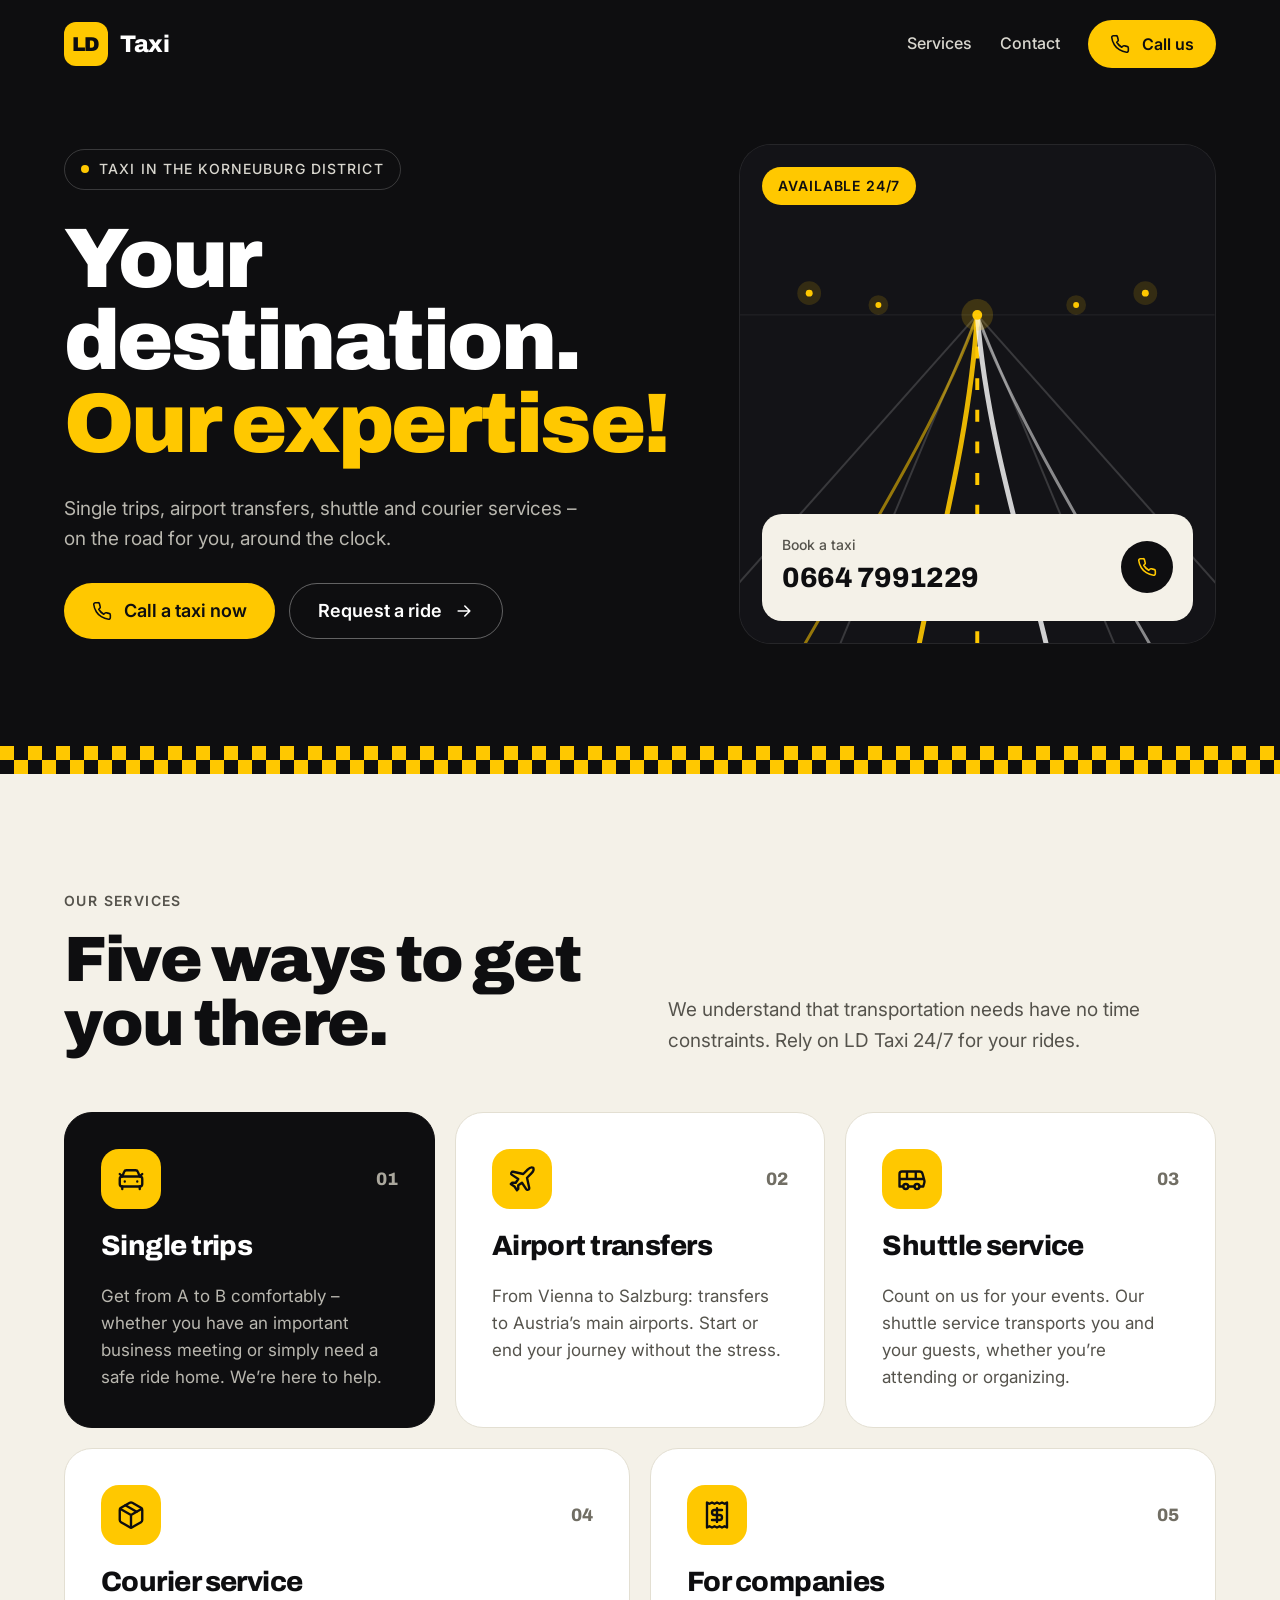
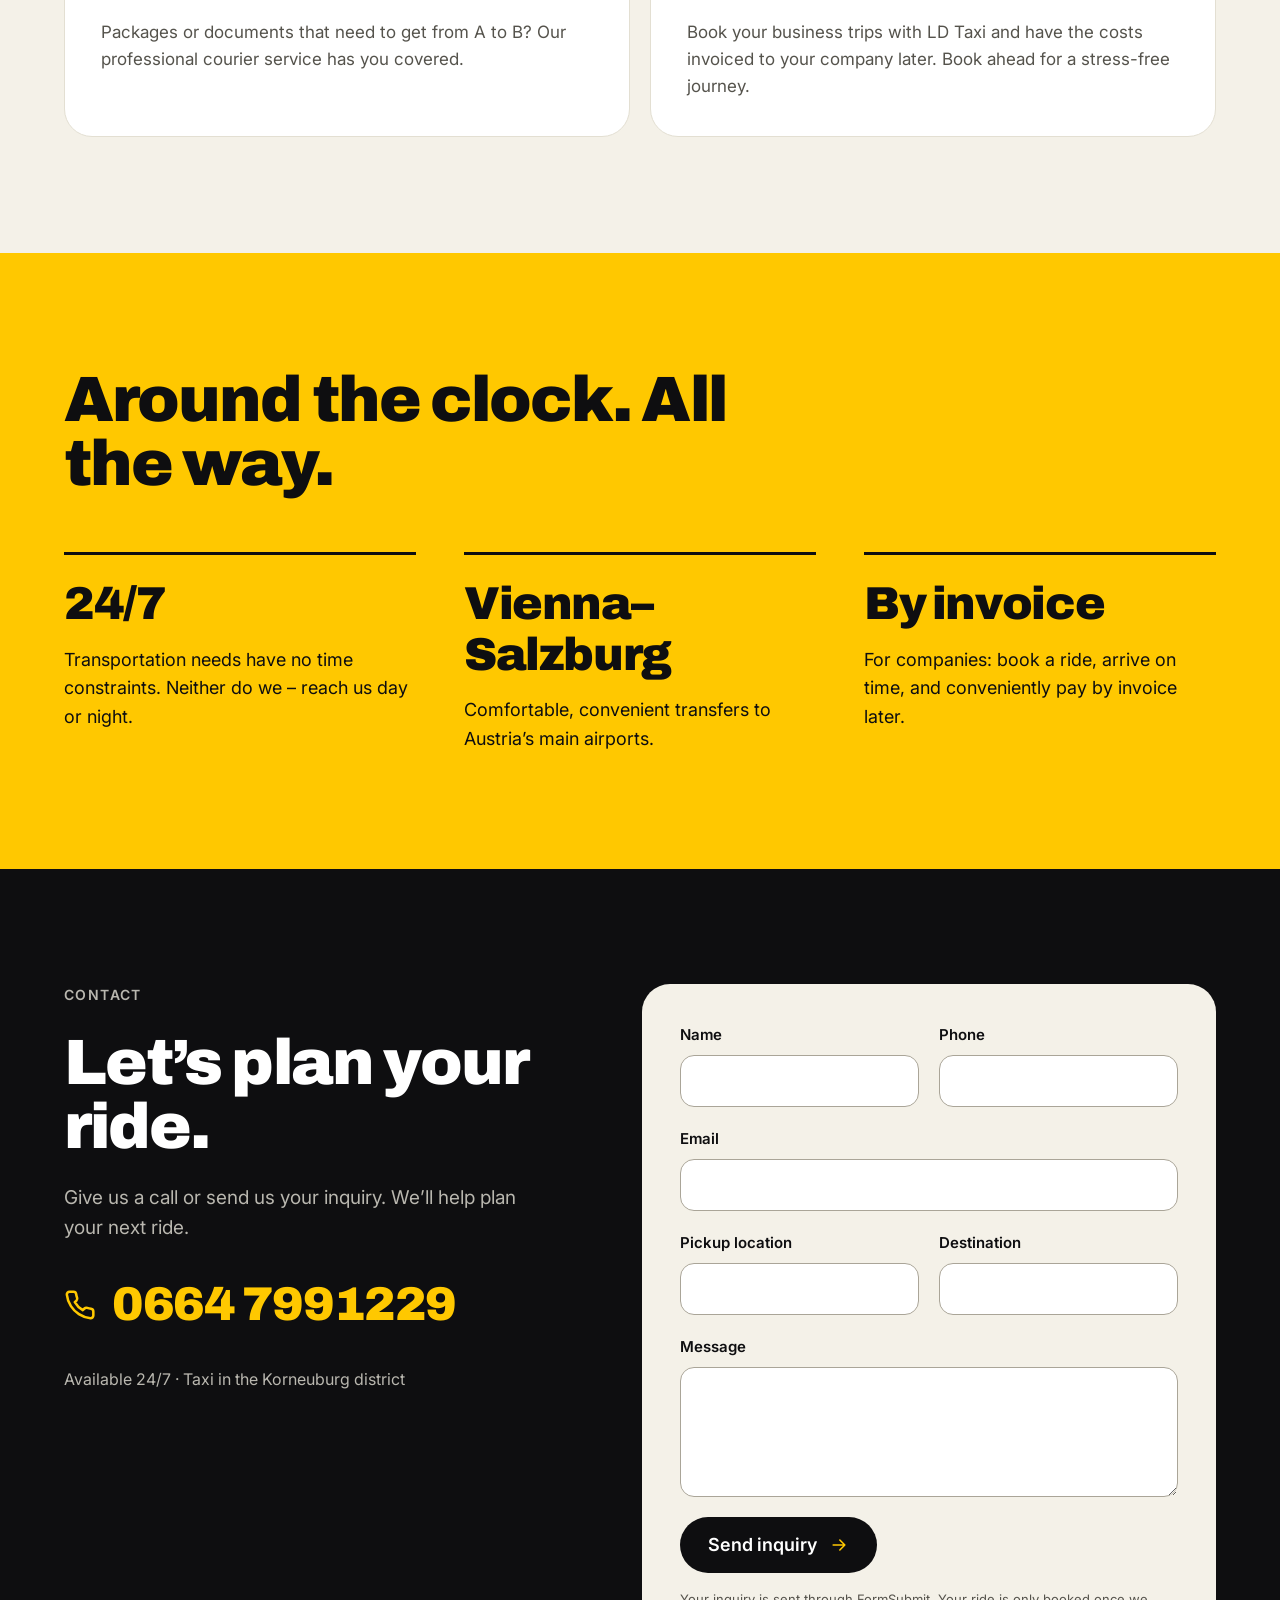
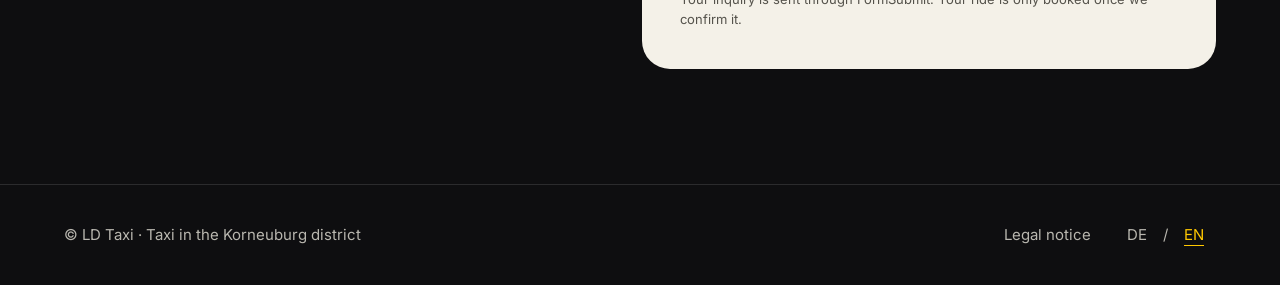
==== index.html @ d335d5e2 "feat: redesign site with automatic localization" ====
<!doctype html>
<html lang="de">
<head>
<meta charset="utf-8">
<meta name="viewport" content="width=device-width, initial-scale=1">
<meta name="theme-color" content="#0E0E10">
<meta name="description" content="LD Taxi im Bezirk Korneuburg: Einzelfahrten, Flughafentransfer, Shuttle- und Botendienst. Rund um die Uhr erreichbar unter 0664 7991229.">
<title>LD Taxi · Taxi im Bezirk Korneuburg · 24/7</title>
<link rel="icon" href="assets/img/LDTaxi_logo_klein.png">
<link rel="preconnect" href="https://fonts.googleapis.com">
<link rel="preconnect" href="https://fonts.gstatic.com" crossorigin>
<link href="https://fonts.googleapis.com/css2?family=Archivo:wght@600;800;900&amp;family=Inter:wght@400;500;600&amp;display=swap" rel="stylesheet">
<link rel="stylesheet" href="css/redesign.css?v=20261030-2">
<script src="js/translate.js?v=20261030-2" defer></script>
</head>
<body id="top">
<a data-i18n="skip" class="skip-link" href="#main">Zum Inhalt</a>
<header class="site-header container">
<a class="brand" href="#top" aria-label="LD Taxi – Startseite" data-i18n-aria="homeLabel"><span class="brand-badge">LD</span><span>Taxi</span></a>
<div class="header-actions"><nav aria-label="Hauptnavigation" data-i18n-aria="navLabel"><a data-i18n="navServices" href="#leistungen">Leistungen</a><a data-i18n="contact" href="#kontakt">Kontakt</a></nav><a class="button primary header-call" href="tel:+436647991229"><svg width="20" height="20" viewBox="0 0 24 24" fill="none" stroke="#0E0E10" stroke-width="2.2" stroke-linecap="round" stroke-linejoin="round" aria-hidden="true"><path d="M22 16.92v3a2 2 0 0 1-2.18 2 19.79 19.79 0 0 1-8.63-3.07 19.5 19.5 0 0 1-6-6 19.79 19.79 0 0 1-3.07-8.67A2 2 0 0 1 4.11 2h3a2 2 0 0 1 2 1.72 12.84 12.84 0 0 0 .7 2.81 2 2 0 0 1-.45 2.11L8.09 9.91a16 16 0 0 0 6 6l1.27-1.27a2 2 0 0 1 2.11-.45 12.84 12.84 0 0 0 2.81.7A2 2 0 0 1 22 16.92z"></path></svg><span data-i18n="call" >Anrufen</span></a></div>
</header>
<main id="main">
<section class="hero section"><div class="container hero-grid">
<div class="hero-copy"><p class="region"><span class="status-dot" aria-hidden="true"></span><span data-i18n="region" >Taxi im Bezirk Korneuburg</span></p><h1><span data-i18n="heroFirst" >Sie kennen das Ziel.</span><br><span data-i18n="heroSecond" class="accent">Wir kennen den Weg!</span></h1><p data-i18n="heroText" class="hero-description">Einzelfahrten, Flughafentransfer, Shuttle- und Botendienst – rund um die Uhr für Sie unterwegs.</p><div class="hero-actions"><a class="button primary" href="tel:+436647991229"><svg width="20" height="20" viewBox="0 0 24 24" fill="none" stroke="#0E0E10" stroke-width="2.2" stroke-linecap="round" stroke-linejoin="round" aria-hidden="true"><path d="M22 16.92v3a2 2 0 0 1-2.18 2 19.79 19.79 0 0 1-8.63-3.07 19.5 19.5 0 0 1-6-6 19.79 19.79 0 0 1-3.07-8.67A2 2 0 0 1 4.11 2h3a2 2 0 0 1 2 1.72 12.84 12.84 0 0 0 .7 2.81 2 2 0 0 1-.45 2.11L8.09 9.91a16 16 0 0 0 6 6l1.27-1.27a2 2 0 0 1 2.11-.45 12.84 12.84 0 0 0 2.81.7A2 2 0 0 1 22 16.92z"></path></svg><span data-i18n="callNow" >Jetzt Taxi rufen</span></a><a class="button outline" href="#kontakt"><span data-i18n="request" >Fahrt anfragen</span><svg viewBox="0 0 24 24" aria-hidden="true"><path d="M5 12h14M13 6l6 6-6 6"/></svg></a></div></div>
<div class="road-panel"><svg viewBox="0 0 480 560" preserveAspectRatio="xMidYMid slice" class="road-art" aria-hidden="true">
<rect width="480" height="560" fill="#131317"></rect>
<g stroke="#FFFFFF" stroke-opacity="0.16" stroke-width="2" fill="none">
<path d="M240 200 L-80 560"></path>
<path d="M240 200 L90 560"></path>
<path d="M240 200 L390 560"></path>
<path d="M240 200 L560 560"></path>
</g>
<path d="M240 200 L240 560" stroke="#FFC800" stroke-width="4" stroke-dasharray="12 20" fill="none"></path>
<g fill="none" stroke-linecap="round">
<path d="M240 200 C 205 300, 130 420, 50 560" stroke="#FFC800" stroke-opacity="0.55" stroke-width="3"></path>
<path d="M240 200 C 232 330, 196 450, 176 560" stroke="#FFC800" stroke-opacity="0.9" stroke-width="5"></path>
<path d="M240 200 C 276 300, 350 420, 430 560" stroke="#FFFFFF" stroke-opacity="0.5" stroke-width="3"></path>
<path d="M240 200 C 250 330, 292 450, 316 560" stroke="#FFFFFF" stroke-opacity="0.8" stroke-width="5"></path>
</g>
<g fill="#FFC800">
<circle cx="70" cy="178" r="12" fill-opacity="0.14"></circle><circle cx="70" cy="178" r="3.5"></circle>
<circle cx="140" cy="190" r="10" fill-opacity="0.14"></circle><circle cx="140" cy="190" r="3"></circle>
<circle cx="340" cy="190" r="10" fill-opacity="0.14"></circle><circle cx="340" cy="190" r="3"></circle>
<circle cx="410" cy="178" r="12" fill-opacity="0.14"></circle><circle cx="410" cy="178" r="3.5"></circle>
<circle cx="240" cy="200" r="16" fill-opacity="0.18"></circle><circle cx="240" cy="200" r="5"></circle>
</g>
<path d="M0 200 L480 200" stroke="#FFFFFF" stroke-opacity="0.08" stroke-width="1"></path>
</svg><p class="availability"><span data-i18n="available" >24/7 erreichbar</span></p><div class="booking-card"><div><span data-i18n="order" class="booking-label">Taxi bestellen</span><a class="booking-number" href="tel:+436647991229">0664 7991229</a></div><a class="round-call" href="tel:+436647991229" aria-label="Anrufen" data-i18n-aria="call"><svg width="20" height="20" viewBox="0 0 24 24" fill="none" stroke="#0E0E10" stroke-width="2.2" stroke-linecap="round" stroke-linejoin="round" aria-hidden="true"><path d="M22 16.92v3a2 2 0 0 1-2.18 2 19.79 19.79 0 0 1-8.63-3.07 19.5 19.5 0 0 1-6-6 19.79 19.79 0 0 1-3.07-8.67A2 2 0 0 1 4.11 2h3a2 2 0 0 1 2 1.72 12.84 12.84 0 0 0 .7 2.81 2 2 0 0 1-.45 2.11L8.09 9.91a16 16 0 0 0 6 6l1.27-1.27a2 2 0 0 1 2.11-.45 12.84 12.84 0 0 0 2.81.7A2 2 0 0 1 22 16.92z"></path></svg></a></div></div>
</div></section>
<div class="checker" aria-hidden="true"></div>
<section class="section services" id="leistungen"><div class="container"><div class="services-intro"><div><p data-i18n="services" class="eyebrow">Dienstleistungen</p><h2 data-i18n="servicesHeading" >Fünf Wege, ans Ziel zu kommen.</h2></div><p data-i18n="servicesIntro" class="intro-copy">Wir wissen, dass Transportbedürfnisse keine Uhrzeiten kennen. Verlassen Sie sich daher 24/7 auf LD Taxi für Ihre Fahrten.</p></div><div class="service-grid"><article class="service-card featured"><div class="card-top"><span class="icon-tile"><svg width="30" height="30" viewBox="0 0 24 24" fill="none" stroke="#0E0E10" stroke-width="1.9" stroke-linecap="round" stroke-linejoin="round" aria-hidden="true"><path d="m21 8-2 2-1.5-3.7A2 2 0 0 0 15.6 5H8.4a2 2 0 0 0-1.9 1.3L5 10 3 8"></path><rect width="18" height="8" x="3" y="10" rx="2"></rect><path d="M7 14h.01M17 14h.01M5 18v2M19 18v2"></path></svg></span><span class="index">01</span></div><h3 data-i18n="service1" >Einzelfahrten</h3><p data-i18n="description1" >Bequem von A nach B – ob zum wichtigen Geschäftstermin oder einfach sicher nach Hause. Wir stehen Ihnen zur Verfügung.</p></article><article class="service-card "><div class="card-top"><span class="icon-tile"><svg width="30" height="30" viewBox="0 0 24 24" fill="none" stroke="#0E0E10" stroke-width="1.9" stroke-linecap="round" stroke-linejoin="round" aria-hidden="true"><path d="M17.8 19.2 16 11l3.5-3.5C21 6 21.5 4 21 3c-1-.5-3 0-4.5 1.5L13 8 4.8 6.2c-.5-.1-.9.1-1.1.5l-.3.5c-.2.5-.1 1 .3 1.3L9 12l-2 3H4l-1 1 3 2 2 3 1-1v-3l3-2 3.5 5.3c.3.4.8.5 1.3.3l.5-.2c.4-.3.6-.7.5-1.2z"></path></svg></span><span class="index">02</span></div><h3 data-i18n="service2" >Flughafentransfer</h3><p data-i18n="description2" >Von Wien bis Salzburg: Transfers zu den wichtigsten Flughäfen Österreichs. Beginnen oder beenden Sie Ihre Reise stressfrei.</p></article><article class="service-card "><div class="card-top"><span class="icon-tile"><svg width="30" height="30" viewBox="0 0 24 24" fill="none" stroke="#0E0E10" stroke-width="1.9" stroke-linecap="round" stroke-linejoin="round" aria-hidden="true"><path d="M8 6v6M15 6v6M2 12h19.6M18 18h3s.5-1.7.8-2.8c.1-.4.2-.8.2-1.2 0-.4-.1-.8-.2-1.2l-1.4-5C20.1 6.8 19.1 6 18 6H4a2 2 0 0 0-2 2v10h3M9 18h5"></path><circle cx="7" cy="18" r="2"></circle><circle cx="16" cy="18" r="2"></circle></svg></span><span class="index">03</span></div><h3 data-i18n="service3" >Shuttleservice</h3><p data-i18n="description3" >Bei Veranstaltungen sind wir da: Wir befördern Sie und Ihre Gäste – ob Sie teilnehmen oder selbst organisieren.</p></article><article class="service-card "><div class="card-top"><span class="icon-tile"><svg width="30" height="30" viewBox="0 0 24 24" fill="none" stroke="#0E0E10" stroke-width="1.9" stroke-linecap="round" stroke-linejoin="round" aria-hidden="true"><path d="m7.5 4.27 9 5.15"></path><path d="M21 8a2 2 0 0 0-1-1.73l-7-4a2 2 0 0 0-2 0l-7 4A2 2 0 0 0 3 8v8a2 2 0 0 0 1 1.73l7 4a2 2 0 0 0 2 0l7-4A2 2 0 0 0 21 16Z"></path><path d="m3.3 7 8.7 5 8.7-5M12 22V12"></path></svg></span><span class="index">04</span></div><h3 data-i18n="service4" >Botendienst</h3><p data-i18n="description4" >Pakete oder Dokumente von A nach B? Dafür haben wir den professionellen Botendienst.</p></article><article class="service-card "><div class="card-top"><span class="icon-tile"><svg width="30" height="30" viewBox="0 0 24 24" fill="none" stroke="#0E0E10" stroke-width="1.9" stroke-linecap="round" stroke-linejoin="round" aria-hidden="true"><path d="M4 2v20l2-1 2 1 2-1 2 1 2-1 2 1 2-1 2 1V2l-2 1-2-1-2 1-2-1-2 1-2-1-2 1Z"></path><path d="M16 8h-6a2 2 0 1 0 0 4h4a2 2 0 1 1 0 4H8M12 17.5v-11"></path></svg></span><span class="index">05</span></div><h3 data-i18n="service5" >Rechnungsfahrten</h3><p data-i18n="description5" >Firmen buchen bei LD Taxi und bekommen die Kosten später in Rechnung gestellt. Rechtzeitig buchen für eine stressfreie Fahrt.</p></article></div></div></section>
<section class="section benefits"><div class="container"><h2 data-i18n="whyHeading" >Rund um die Uhr. Ohne Umwege.</h2><div class="benefit-grid"><div><p class="stat">24/7</p><p data-i18n="hoursText" >Transportbedürfnisse kennen keine Uhrzeiten. Wir auch nicht – Tag und Nacht für Sie erreichbar.</p></div><div><p data-i18n="airports" class="stat">Wien–Salzburg</p><p data-i18n="airportsText" >Flughafentransfers zu den wichtigsten Flughäfen Österreichs, komfortabel und bequem.</p></div><div><p data-i18n="invoice" class="stat">Auf Rechnung</p><p data-i18n="invoiceText" >Für Firmen: Fahrten buchen, pünktlich ankommen und später bequem per Rechnung bezahlen.</p></div></div></div></section>
<section class="section contact" id="kontakt"><div class="container contact-grid"><div class="contact-copy"><p data-i18n="contact" class="eyebrow">Kontakt</p><h2 data-i18n="contactHeading" >Kontaktieren Sie uns.</h2><p data-i18n="contactText" class="intro-copy">Rufen Sie einfach an oder senden Sie uns Ihre Anfrage. Wir planen Ihre nächste Fahrt.</p><a class="contact-number" href="tel:+436647991229"><svg width="20" height="20" viewBox="0 0 24 24" fill="none" stroke="#0E0E10" stroke-width="2.2" stroke-linecap="round" stroke-linejoin="round" aria-hidden="true"><path d="M22 16.92v3a2 2 0 0 1-2.18 2 19.79 19.79 0 0 1-8.63-3.07 19.5 19.5 0 0 1-6-6 19.79 19.79 0 0 1-3.07-8.67A2 2 0 0 1 4.11 2h3a2 2 0 0 1 2 1.72 12.84 12.84 0 0 0 .7 2.81 2 2 0 0 1-.45 2.11L8.09 9.91a16 16 0 0 0 6 6l1.27-1.27a2 2 0 0 1 2.11-.45 12.84 12.84 0 0 0 2.81.7A2 2 0 0 1 22 16.92z"></path></svg><span>0664 7991229</span></a><p data-i18n="contactNote" class="contact-note">24/7 erreichbar · Taxi im Bezirk Korneuburg</p></div>
<form action="https://formsubmit.co/info@ldtaxi.net" method="POST" aria-label="Fahrt anfragen" data-i18n-aria="formLabel"><input type="hidden" name="_subject" value="LD Taxi – Fahrtanfrage"><div class="form-grid"><div class="field "><label data-i18n="name" for="name">Name</label><input id="name" name="name" type="text" autocomplete="name" required></div><div class="field "><label data-i18n="telephone" for="telephone">Telefon</label><input id="telephone" name="telephone" type="tel" autocomplete="tel" required></div><div class="field wide"><label data-i18n="email" for="email">E-Mail</label><input id="email" name="email" type="email" autocomplete="email" required></div><div class="field "><label data-i18n="pickup" for="pickup">Abholort</label><input id="pickup" name="pickup" type="text" autocomplete="off" ></div><div class="field "><label data-i18n="destination" for="destination">Ziel</label><input id="destination" name="destination" type="text" autocomplete="off" ></div><div class="field wide"><label data-i18n="message" for="message">Nachricht</label><textarea id="message" name="message" rows="4" maxlength="3000"></textarea></div></div><button class="button dark" type="submit"><span data-i18n="send" >Anfrage senden</span><svg viewBox="0 0 24 24" aria-hidden="true"><path d="M5 12h14M13 6l6 6-6 6"/></svg></button><p data-i18n="formNote" class="form-note">Mit dem Senden wird Ihre Anfrage über FormSubmit übermittelt. Eine Fahrt ist erst nach unserer Bestätigung gebucht.</p></form>
</div></section>
</main>
<footer class="site-footer"><div class="container footer-inner"><p data-i18n="footer" >© LD Taxi · Taxi im Bezirk Korneuburg</p><div class="footer-links"><a data-i18n="legal" href="impressum.html">Impressum</a><div class="language-switch" role="group" aria-label="Sprache wählen" data-i18n-aria="languageLabel"><button type="button" data-language="de" lang="de" aria-label="Deutsch" aria-pressed="true">DE</button><span aria-hidden="true">/</span><button type="button" data-language="en" lang="en" aria-label="English" aria-pressed="false">EN</button></div></div></div></footer>
<div class="mobile-call"><a class="button primary" href="tel:+436647991229"><svg width="20" height="20" viewBox="0 0 24 24" fill="none" stroke="#0E0E10" stroke-width="2.2" stroke-linecap="round" stroke-linejoin="round" aria-hidden="true"><path d="M22 16.92v3a2 2 0 0 1-2.18 2 19.79 19.79 0 0 1-8.63-3.07 19.5 19.5 0 0 1-6-6 19.79 19.79 0 0 1-3.07-8.67A2 2 0 0 1 4.11 2h3a2 2 0 0 1 2 1.72 12.84 12.84 0 0 0 .7 2.81 2 2 0 0 1-.45 2.11L8.09 9.91a16 16 0 0 0 6 6l1.27-1.27a2 2 0 0 1 2.11-.45 12.84 12.84 0 0 0 2.81.7A2 2 0 0 1 22 16.92z"></path></svg><span data-i18n="callNow" >Jetzt Taxi rufen</span></a></div>
</body>
</html>
---- css/redesign.css ----
:root {
  --ink: #0e0e10;
  --paper: #f4f1e8;
  --card: #fff;
  --accent: #ffc800;
  --muted-on-dark: #b9b7af;
  --muted-on-light: #55534c;
  --line-light: #e3dfd2;
  color-scheme: dark;
  font-family: Inter, system-ui, sans-serif;
  color: var(--card);
  background: var(--ink);
  font-synthesis: none;
  scroll-behavior: smooth;
  scroll-padding-top: 24px;
}
* { box-sizing: border-box; }
body { margin: 0; font-size: 17px; line-height: 1.6; }
a { color: inherit; text-decoration: none; text-underline-offset: 5px; }
button, input, textarea { font: inherit; }
button, a, input, textarea { -webkit-tap-highlight-color: transparent; }
button { cursor: pointer; }
button, input, textarea { caret-color: var(--ink); }
::selection { color: var(--ink); background: var(--accent); }
:focus-visible { outline: 3px solid #3774c7; outline-offset: 4px; }
p, h1, h2, h3 { margin: 0; }
h1, h2, h3, .stat, .brand, .booking-number, .contact-number { font-family: Archivo, system-ui, sans-serif; }
h1, h2 { font-weight: 900; line-height: 1; letter-spacing: -.03em; }
h1 { font-size: clamp(44px, 6.6vw, 92px); line-height: .98; }
h2 { font-size: clamp(36px, 5vw, 64px); }
h3 { font-size: 28px; font-weight: 800; line-height: 1.2; letter-spacing: -.02em; overflow-wrap: anywhere; }
svg { flex-shrink: 0; }
.button svg, .round-call svg, .contact-number svg { width: 20px; height: 20px; fill: none; stroke: currentColor; stroke-width: 1.9; stroke-linecap: round; stroke-linejoin: round; }
.container { width: min(1200px, calc(100% - 2 * clamp(20px, 5vw, 72px))); margin-inline: auto; }
.section { padding-block: clamp(64px, 9vw, 120px); }
.accent { color: var(--accent); }
.skip-link { position: absolute; z-index: 5; top: 8px; left: 20px; padding: 12px 20px; background: var(--accent); color: var(--ink); transform: translateY(-150%); }
.skip-link:focus { transform: translateY(0); }
.site-header { padding-block: 20px; display: flex; align-items: center; justify-content: space-between; gap: 12px 28px; flex-wrap: wrap; }
.brand { display: inline-flex; align-items: center; gap: 12px; font-size: 24px; font-weight: 800; letter-spacing: -.02em; }
.brand-badge { width: 44px; height: 44px; display: grid; place-items: center; border-radius: 12px; background: var(--accent); color: var(--ink); font-size: 20px; font-weight: 900; }
.header-actions, nav { display: flex; align-items: center; gap: 28px; }
nav { font-size: 16px; font-weight: 500; color: #d9d7cf; }
nav a { display: inline-flex; align-items: center; min-height: 44px; }
.button { display: inline-flex; align-items: center; justify-content: center; gap: 12px; min-height: 56px; padding: 12px 28px; border: 0; border-radius: 999px; font-size: 18px; font-weight: 600; line-height: 1.4; text-align: center; transition: opacity 160ms ease, transform 160ms ease; }
.primary { color: var(--ink); background: var(--accent); }
.header-call { min-height: 48px; padding: 10px 22px; font-size: 16px; }
.outline { border: 1.5px solid #ffffff59; color: var(--card); }
.dark { background: var(--ink); color: var(--card); }
.dark svg { color: var(--accent); }
.hero { padding-top: clamp(24px, 5vw, 56px); padding-bottom: clamp(56px, 8vw, 104px); }
.hero-grid { display: grid; grid-template-columns: minmax(0, 1.3fr) minmax(0, 1fr); gap: 56px; align-items: stretch; }
.hero-copy { display: flex; flex-direction: column; justify-content: center; align-items: flex-start; gap: 28px; min-width: 0; }
.region { display: inline-flex; align-items: center; gap: 10px; padding: 8px 16px; border: 1px solid #ffffff2e; border-radius: 999px; font-size: 14px; font-weight: 500; letter-spacing: .08em; text-transform: uppercase; color: #d9d7cf; }
.status-dot { width: 8px; height: 8px; border-radius: 50%; background: var(--accent); flex-shrink: 0; }
.hero-description { max-width: 520px; font-size: 19px; color: var(--muted-on-dark); }
.hero-actions { display: flex; flex-wrap: wrap; gap: 14px; }
.road-panel { position: relative; min-height: 500px; border-radius: 32px; overflow: hidden; background: #131317; border: 1px solid #ffffff14; }
.road-art { position: absolute; inset: 0; width: 100%; height: 100%; }
.availability { position: absolute; top: 22px; left: 22px; padding: 8px 16px; border-radius: 999px; background: var(--accent); color: var(--ink); font-weight: 600; font-size: 14px; letter-spacing: .06em; text-transform: uppercase; }
.booking-card { position: absolute; bottom: 22px; left: 22px; right: 22px; display: flex; align-items: center; justify-content: space-between; gap: 12px; padding: 20px; border-radius: 20px; color: var(--ink); background: var(--paper); }
.booking-label { display: block; font-size: 14px; font-weight: 500; color: var(--muted-on-light); }
.booking-number { display: block; font-size: clamp(22px, 2.2vw, 28px); font-weight: 800; letter-spacing: -.02em; white-space: nowrap; }
.round-call { display: grid; place-items: center; width: 52px; height: 52px; flex-shrink: 0; border-radius: 50%; background: var(--ink); color: var(--accent); }
.checker { height: 28px; background: repeating-conic-gradient(var(--ink) 0% 25%, var(--accent) 0% 50%) 0 0 / 28px 28px; }
.services { color-scheme: light; background: var(--paper); color: var(--ink); }
.services-intro { display: grid; grid-template-columns: 1fr 1fr; gap: 56px; align-items: end; margin-bottom: 56px; }
.eyebrow { margin-bottom: 16px; font-size: 14px; font-weight: 600; letter-spacing: .1em; text-transform: uppercase; color: var(--muted-on-light); }
.intro-copy { font-size: 19px; color: var(--muted-on-light); max-width: 480px; }
.service-grid { display: grid; grid-template-columns: repeat(6, minmax(0, 1fr)); gap: 20px; }
.service-card { grid-column: span 2; display: flex; flex-direction: column; gap: 20px; padding: 36px; border-radius: 28px; background: var(--card); border: 1px solid var(--line-light); min-width: 0; }
.service-card:nth-last-child(-n+2) { grid-column: span 3; }
.service-card p { color: var(--muted-on-light); }
.service-card.featured { background: var(--ink); color: var(--card); border-color: var(--ink); }
.featured p { color: var(--muted-on-dark); }
.card-top { display: flex; align-items: center; justify-content: space-between; }
.icon-tile { display: grid; place-items: center; width: 60px; height: 60px; background: var(--accent); border-radius: 18px; }
.index { font-family: Archivo, sans-serif; font-size: 18px; font-weight: 800; color: #716e64; }
.featured .index { color: #aaa79d; }
.benefits { background: var(--accent); color: var(--ink); }
.benefits h2 { max-width: 760px; margin-bottom: 56px; }
.benefit-grid { display: grid; grid-template-columns: repeat(3, minmax(0, 1fr)); gap: 48px; }
.benefit-grid > div { padding-top: 24px; border-top: 3px solid var(--ink); }
.stat { font-weight: 900; font-size: clamp(32px, 3.6vw, 54px); line-height: 1.1; letter-spacing: -.03em; margin-bottom: 16px; overflow-wrap: anywhere; }
.benefit-grid p:not(.stat) { font-size: 18px; }
.contact-grid { display: grid; grid-template-columns: minmax(0, 1fr) minmax(0, 1.1fr); gap: 56px; align-items: start; }
.contact-copy { display: flex; flex-direction: column; gap: 24px; }
.contact .eyebrow { margin: 0; color: var(--muted-on-dark); }
.contact .intro-copy { color: var(--muted-on-dark); }
.contact-number { display: inline-flex; align-items: center; gap: 16px; font-size: clamp(28px, 3.7vw, 50px); letter-spacing: -.03em; font-weight: 900; color: var(--accent); white-space: nowrap; }
.contact-number svg { width: 32px; height: 32px; }
.contact-note { font-size: 16px; color: var(--muted-on-dark); }
form { padding: clamp(24px, 3vw, 40px); border-radius: 28px; background: var(--paper); color: var(--ink); color-scheme: light; }
.form-grid { display: grid; grid-template-columns: repeat(2, minmax(0, 1fr)); gap: 20px; margin-bottom: 20px; }
.field { min-width: 0; display: flex; flex-direction: column; gap: 8px; }
.field.wide { grid-column: 1 / -1; }
label { font-size: 15px; font-weight: 600; }
input, textarea { min-width: 0; width: 100%; padding: 12px 16px; border: 1.5px solid #aaa598; border-radius: 14px; background: var(--card); color: var(--ink); font-size: 16px; }
input { height: 52px; }
textarea { resize: vertical; min-height: 130px; }
.form-note { margin-top: 16px; font-size: 13px; line-height: 1.6; color: var(--muted-on-light); }
.site-footer { padding-block: 28px; border-top: 1px solid #ffffff1f; color: var(--muted-on-dark); font-size: 15px; }
.footer-inner, .footer-links { display: flex; flex-wrap: wrap; align-items: center; justify-content: space-between; gap: 12px 24px; }
.footer-links a { display: inline-flex; align-items: center; min-height: 44px; }
.language-switch { display: flex; align-items: center; gap: 4px; }
.language-switch button { padding: 8px; min-width: 44px; min-height: 44px; border: 0; background: transparent; color: var(--muted-on-dark); font-size: 15px; }
.language-switch [aria-pressed="true"] { color: var(--accent); text-decoration: underline; text-underline-offset: 5px; }
.mobile-call { display: none; }
@media (hover: hover) { .button:hover, .round-call:hover { opacity: .88; } nav a:hover, .footer-links a:hover { color: var(--accent); } }
@media (max-width: 1100px) { .hero-grid { gap: 32px; } .service-card { grid-column: span 3; padding: 28px; } .service-card:last-child { grid-column: span 6; } .contact-grid { gap: 32px; } .contact-number { gap: 10px; font-size: 34px; } .benefit-grid { gap: 28px; } }
@media (max-width: 800px) { .hero-grid, .services-intro, .contact-grid { grid-template-columns: minmax(0, 1fr); } .hero-grid { gap: 40px; } .hero h1 { max-width: 650px; font-size: clamp(44px, 9vw, 70px); } .road-panel { min-height: 460px; } .services-intro { gap: 24px; } .benefit-grid { grid-template-columns: minmax(0, 1fr); gap: 32px; } .stat { font-size: 44px; } .contact-number { font-size: clamp(28px, 7vw, 48px); } .contact-grid { gap: 40px; } .booking-number { font-size: 28px; } }
@media (max-width: 540px) { body { padding-bottom: calc(80px + env(safe-area-inset-bottom, 0px)); } .site-header { gap: 14px; } .header-actions { display: contents; } nav { order: 3; width: 100%; gap: 28px; } .header-call { margin-left: auto; } .hero { padding-top: 20px; } .region { font-size: 11px; letter-spacing: .06em; padding-inline: 12px; } .hero-actions { width: 100%; } .hero-actions .button { width: 100%; } .hero-copy { gap: 24px; } .road-panel { min-height: 420px; } .booking-card { left: 16px; right: 16px; bottom: 16px; padding: 16px; } .booking-number { font-size: clamp(22px, 6.5vw, 28px); } .round-call { width: 48px; height: 48px; } .service-grid { grid-template-columns: minmax(0, 1fr); } .service-card, .service-card:nth-last-child(-n+2), .service-card:last-child { grid-column: auto; } .form-grid { grid-template-columns: minmax(0, 1fr); } .contact-number { gap: 10px; } .contact-number svg { width: 26px; height: 26px; } .mobile-call { position: fixed; bottom: 0; left: 0; right: 0; z-index: 3; display: block; padding: 12px 20px calc(12px + env(safe-area-inset-bottom, 0px)); background: var(--ink); border-top: 1px solid #ffffff29; } .mobile-call .button { display: flex; width: 100%; } .footer-inner { align-items: flex-start; flex-direction: column; } }
@media (prefers-reduced-motion: reduce) { :root { scroll-behavior: auto; } *, *::before, *::after { transition: none !important; } }
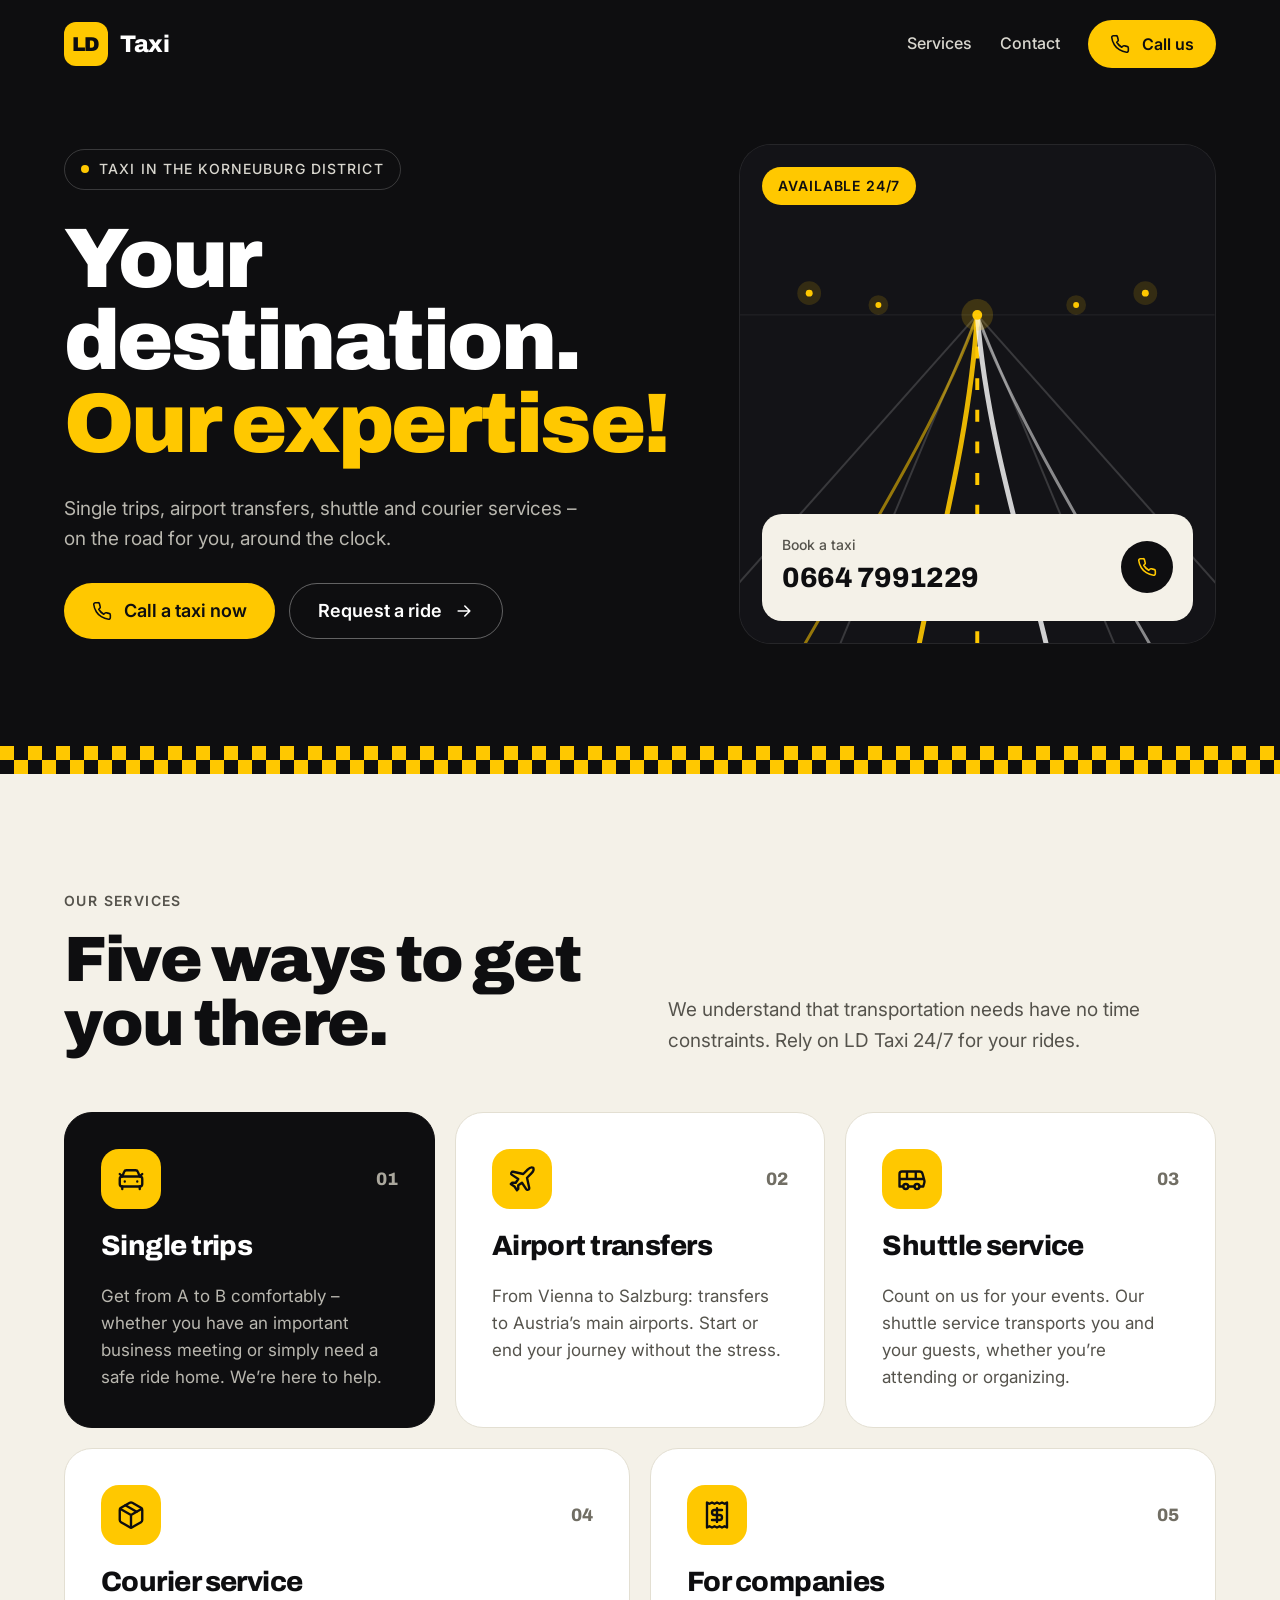
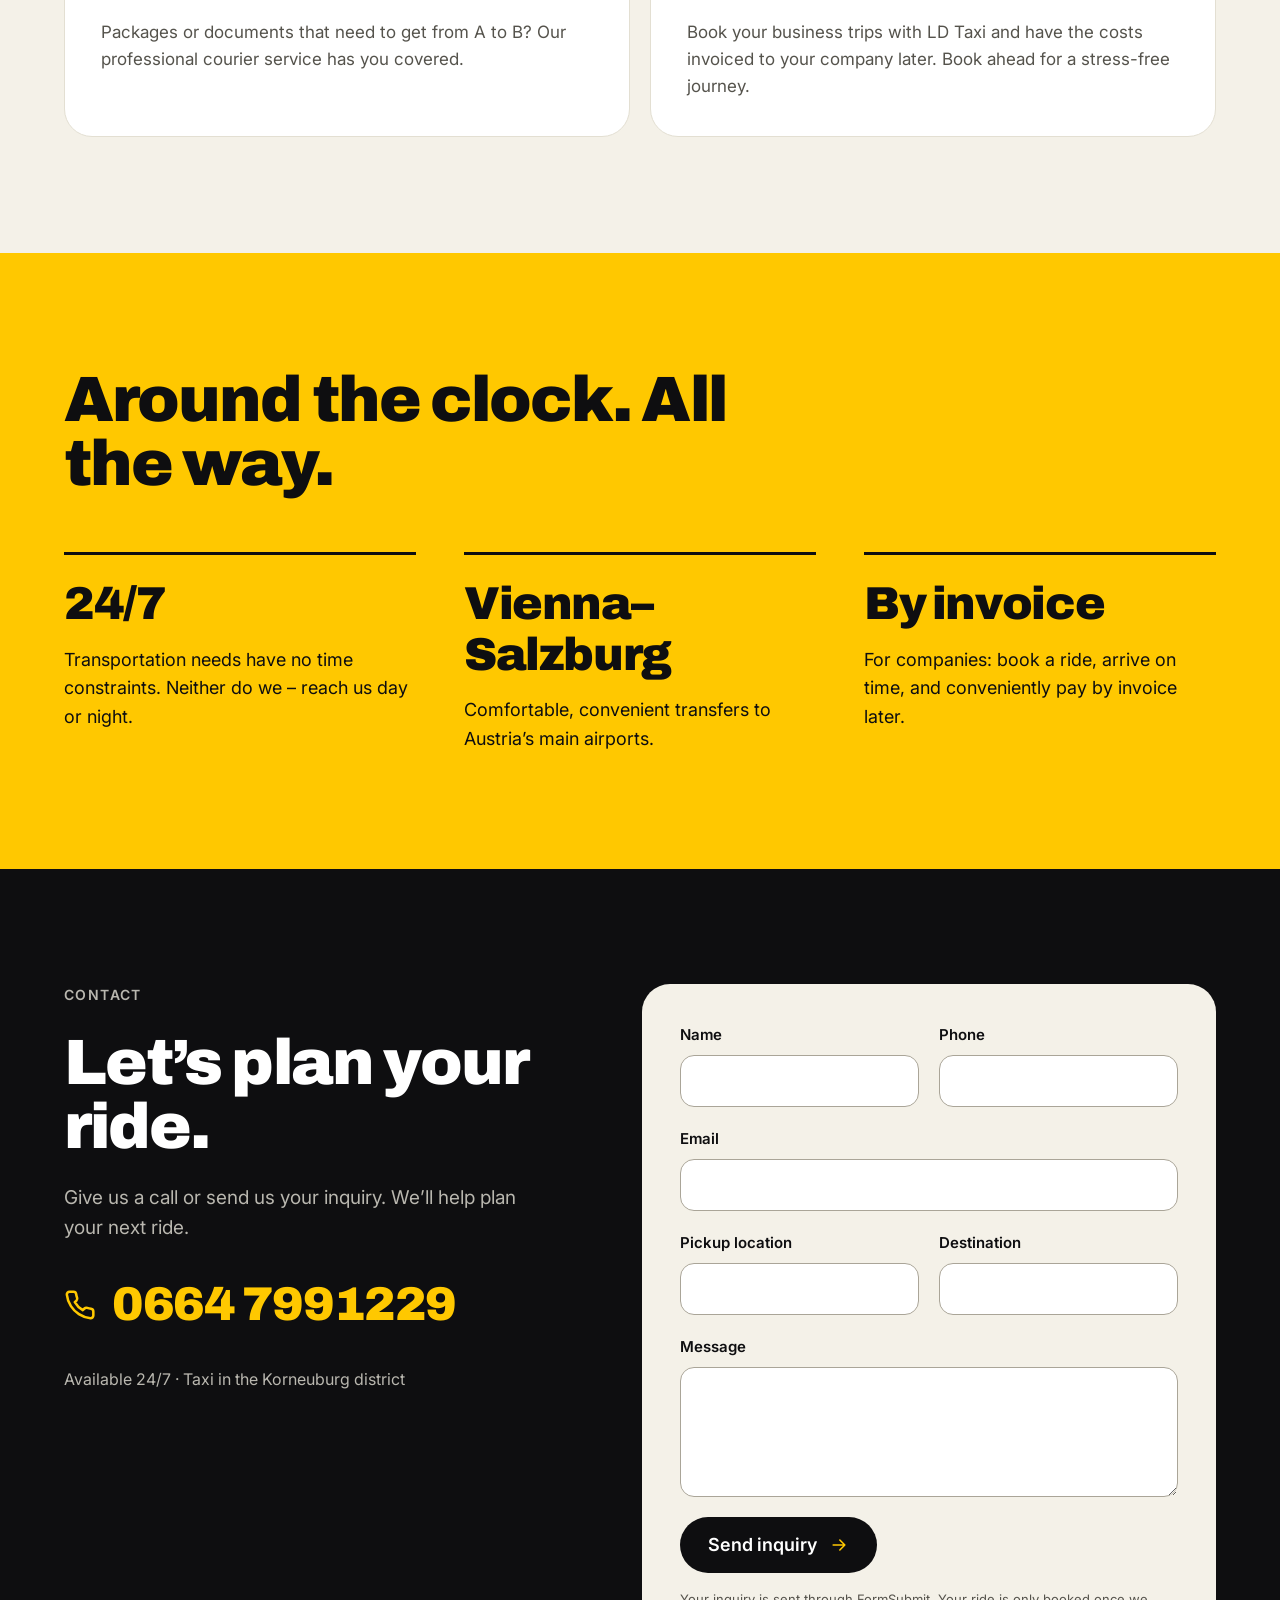
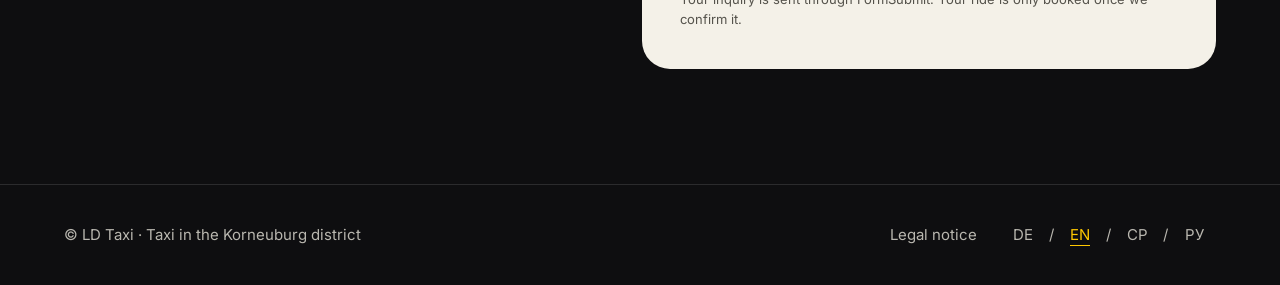
==== commit 631cd045: "feat: add Serbian and Russian Cyrillic translations" ====
--- a/index.html
+++ b/index.html
@@ -11,7 +11,7 @@
 <link rel="preconnect" href="https://fonts.gstatic.com" crossorigin>
 <link href="https://fonts.googleapis.com/css2?family=Archivo:wght@600;800;900&amp;family=Inter:wght@400;500;600&amp;display=swap" rel="stylesheet">
 <link rel="stylesheet" href="css/redesign.css?v=20261030-2">
-<script src="js/translate.js?v=20261030-2" defer></script>
+<script src="js/translate.js?v=20261030-3" defer></script>
 </head>
 <body id="top">
 <a data-i18n="skip" class="skip-link" href="#main">Zum Inhalt</a>
@@ -54,7 +54,7 @@
 <form action="https://formsubmit.co/info@ldtaxi.net" method="POST" aria-label="Fahrt anfragen" data-i18n-aria="formLabel"><input type="hidden" name="_subject" value="LD Taxi – Fahrtanfrage"><div class="form-grid"><div class="field "><label data-i18n="name" for="name">Name</label><input id="name" name="name" type="text" autocomplete="name" required></div><div class="field "><label data-i18n="telephone" for="telephone">Telefon</label><input id="telephone" name="telephone" type="tel" autocomplete="tel" required></div><div class="field wide"><label data-i18n="email" for="email">E-Mail</label><input id="email" name="email" type="email" autocomplete="email" required></div><div class="field "><label data-i18n="pickup" for="pickup">Abholort</label><input id="pickup" name="pickup" type="text" autocomplete="off" ></div><div class="field "><label data-i18n="destination" for="destination">Ziel</label><input id="destination" name="destination" type="text" autocomplete="off" ></div><div class="field wide"><label data-i18n="message" for="message">Nachricht</label><textarea id="message" name="message" rows="4" maxlength="3000"></textarea></div></div><button class="button dark" type="submit"><span data-i18n="send" >Anfrage senden</span><svg viewBox="0 0 24 24" aria-hidden="true"><path d="M5 12h14M13 6l6 6-6 6"/></svg></button><p data-i18n="formNote" class="form-note">Mit dem Senden wird Ihre Anfrage über FormSubmit übermittelt. Eine Fahrt ist erst nach unserer Bestätigung gebucht.</p></form>
 </div></section>
 </main>
-<footer class="site-footer"><div class="container footer-inner"><p data-i18n="footer" >© LD Taxi · Taxi im Bezirk Korneuburg</p><div class="footer-links"><a data-i18n="legal" href="impressum.html">Impressum</a><div class="language-switch" role="group" aria-label="Sprache wählen" data-i18n-aria="languageLabel"><button type="button" data-language="de" lang="de" aria-label="Deutsch" aria-pressed="true">DE</button><span aria-hidden="true">/</span><button type="button" data-language="en" lang="en" aria-label="English" aria-pressed="false">EN</button></div></div></div></footer>
+<footer class="site-footer"><div class="container footer-inner"><p data-i18n="footer" >© LD Taxi · Taxi im Bezirk Korneuburg</p><div class="footer-links"><a data-i18n="legal" href="impressum.html">Impressum</a><div class="language-switch" role="group" aria-label="Sprache wählen" data-i18n-aria="languageLabel"><button type="button" data-language="de" lang="de" aria-label="Deutsch" aria-pressed="true">DE</button><span aria-hidden="true">/</span><button type="button" data-language="en" lang="en" aria-label="English" aria-pressed="false">EN</button><span aria-hidden="true">/</span><button type="button" data-language="sr" lang="sr-Cyrl" aria-label="Српски (ћирилица)" aria-pressed="false">СР</button><span aria-hidden="true">/</span><button type="button" data-language="ru" lang="ru" aria-label="Русский" aria-pressed="false">РУ</button></div></div></div></footer>
 <div class="mobile-call"><a class="button primary" href="tel:+436647991229"><svg width="20" height="20" viewBox="0 0 24 24" fill="none" stroke="#0E0E10" stroke-width="2.2" stroke-linecap="round" stroke-linejoin="round" aria-hidden="true"><path d="M22 16.92v3a2 2 0 0 1-2.18 2 19.79 19.79 0 0 1-8.63-3.07 19.5 19.5 0 0 1-6-6 19.79 19.79 0 0 1-3.07-8.67A2 2 0 0 1 4.11 2h3a2 2 0 0 1 2 1.72 12.84 12.84 0 0 0 .7 2.81 2 2 0 0 1-.45 2.11L8.09 9.91a16 16 0 0 0 6 6l1.27-1.27a2 2 0 0 1 2.11-.45 12.84 12.84 0 0 0 2.81.7A2 2 0 0 1 22 16.92z"></path></svg><span data-i18n="callNow" >Jetzt Taxi rufen</span></a></div>
 </body>
 </html>
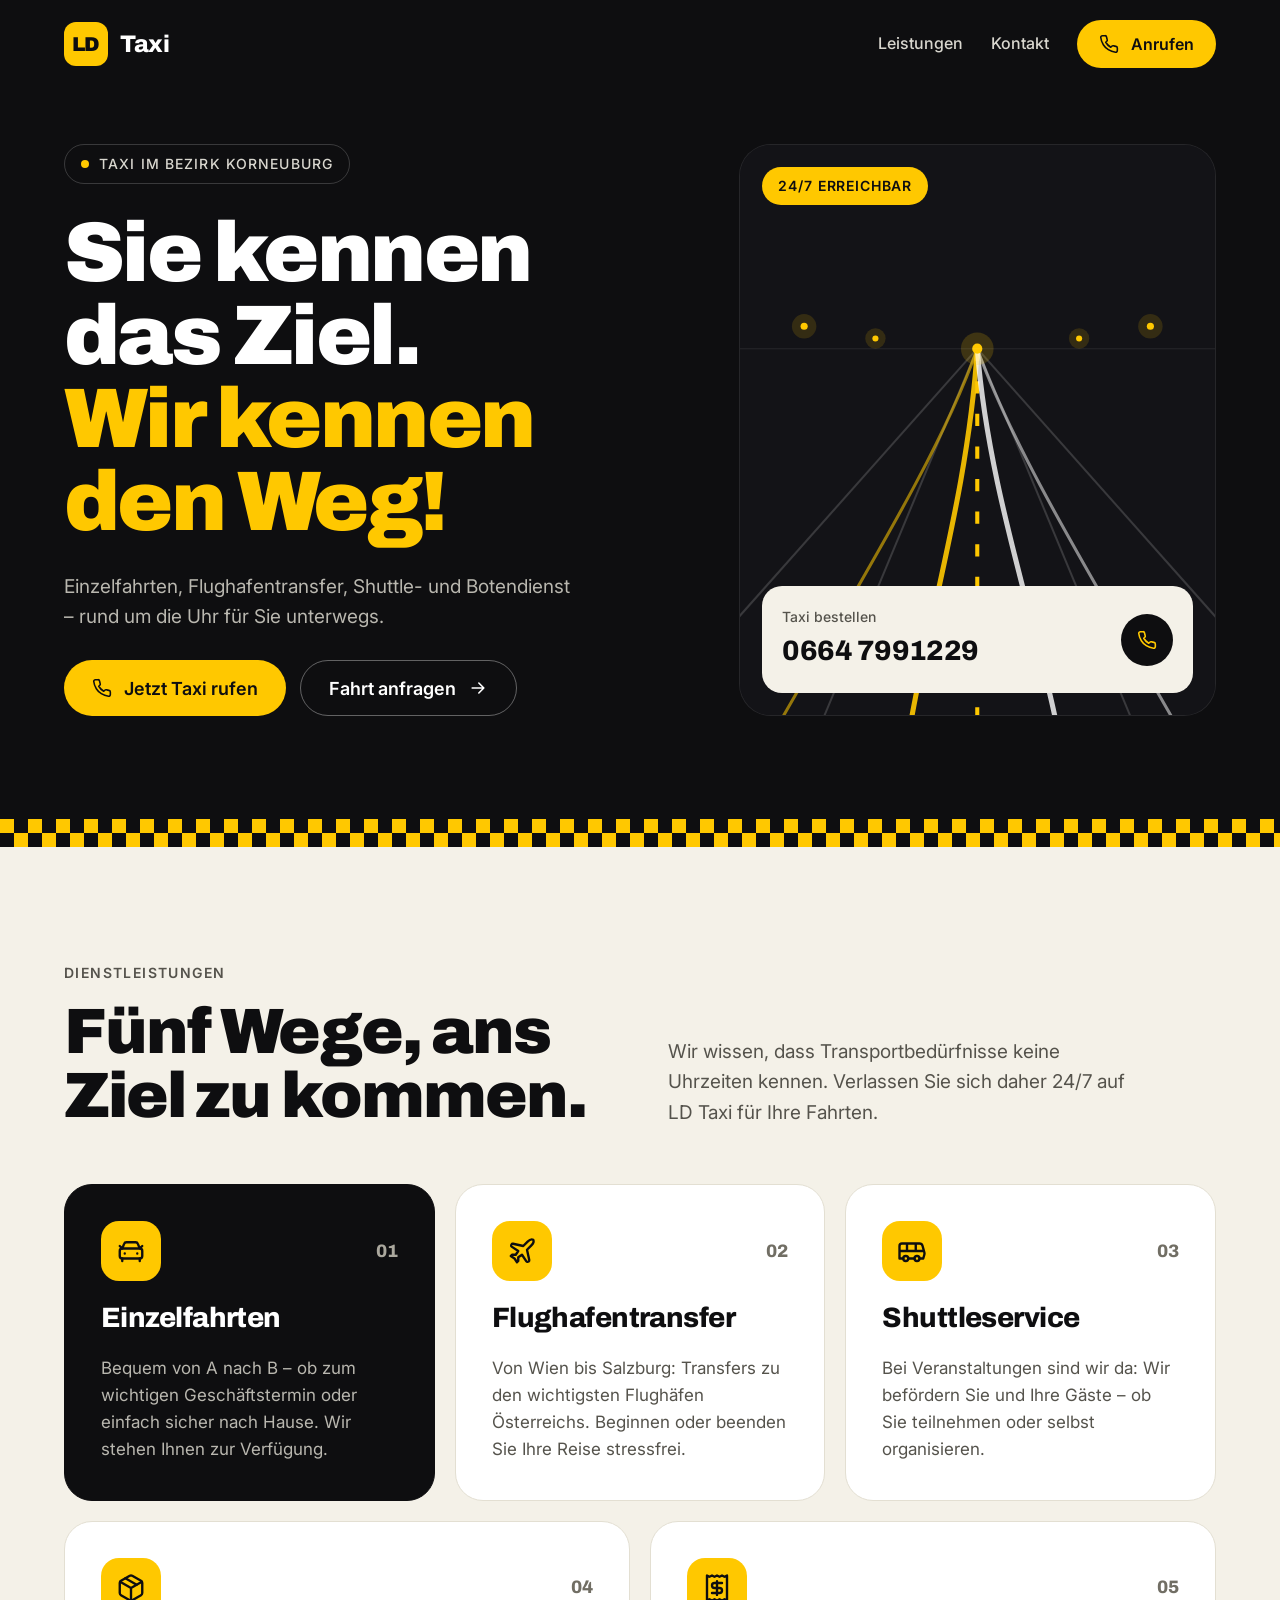
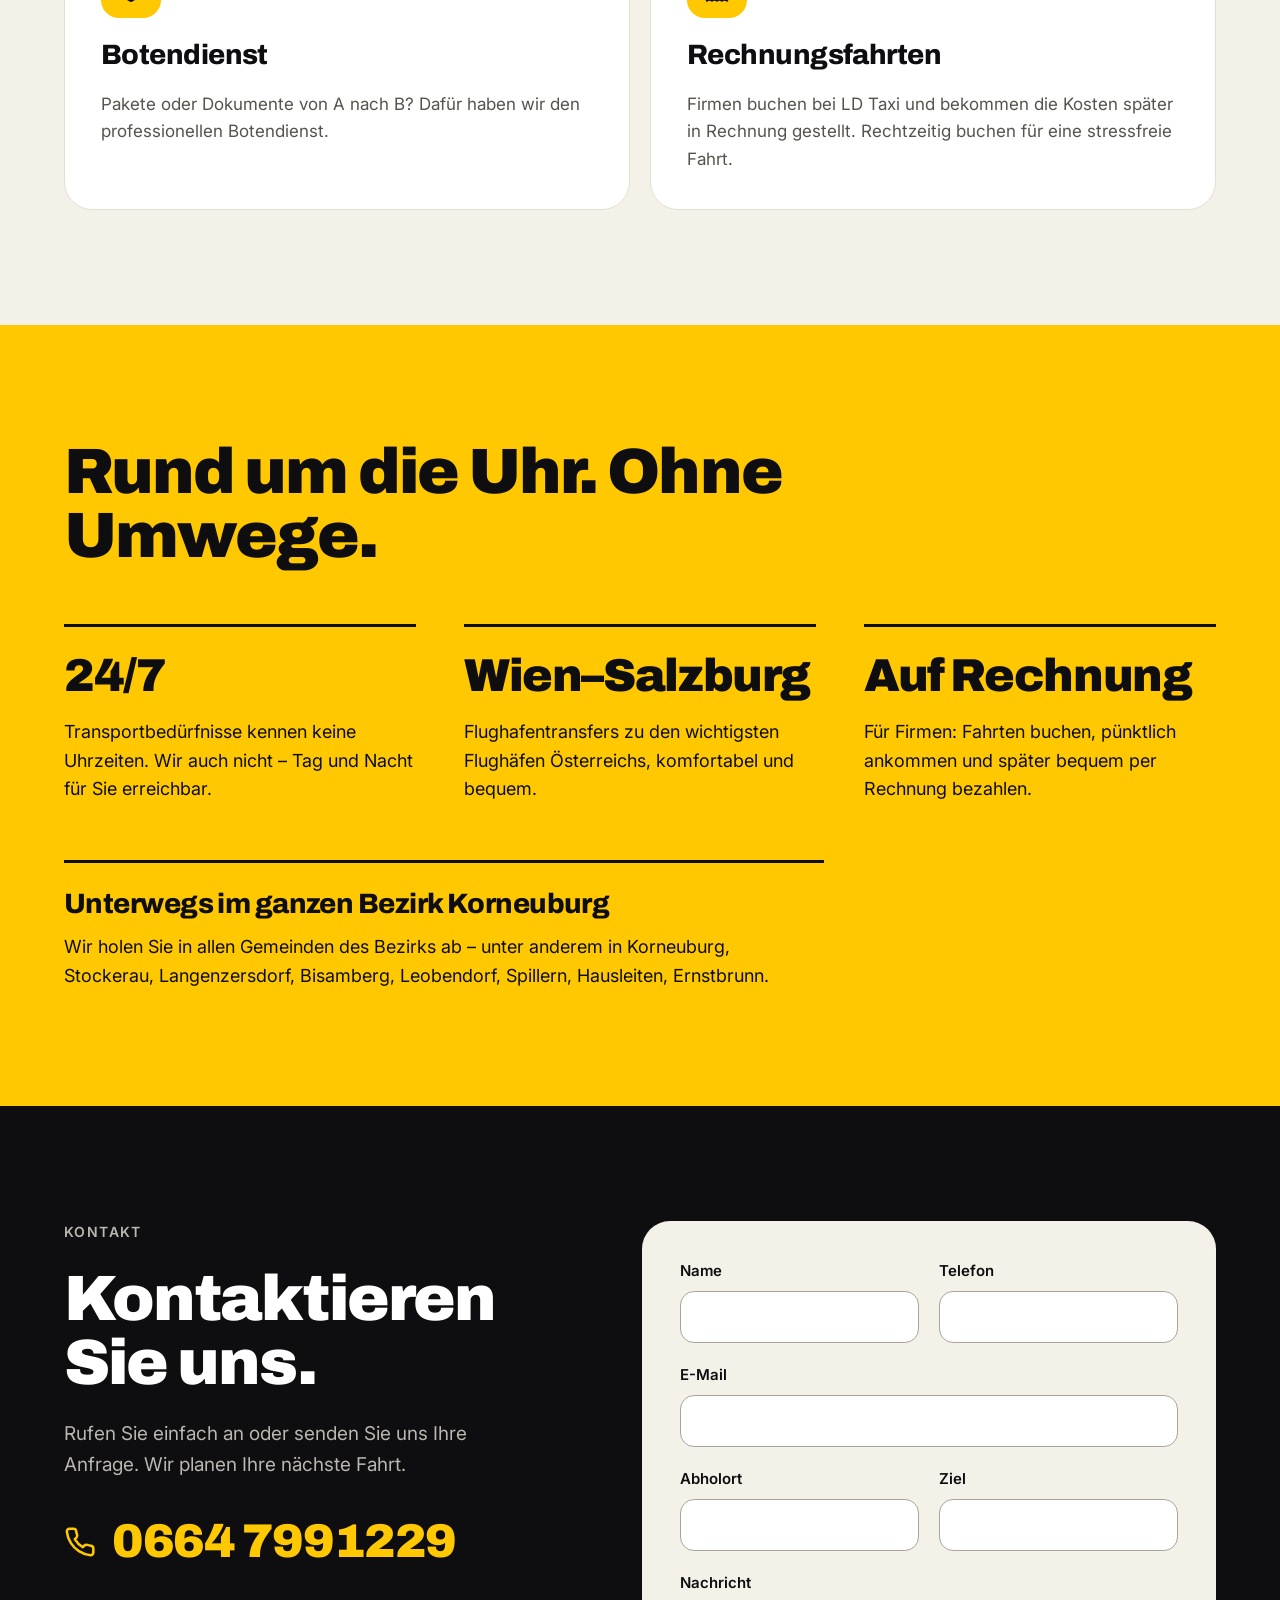
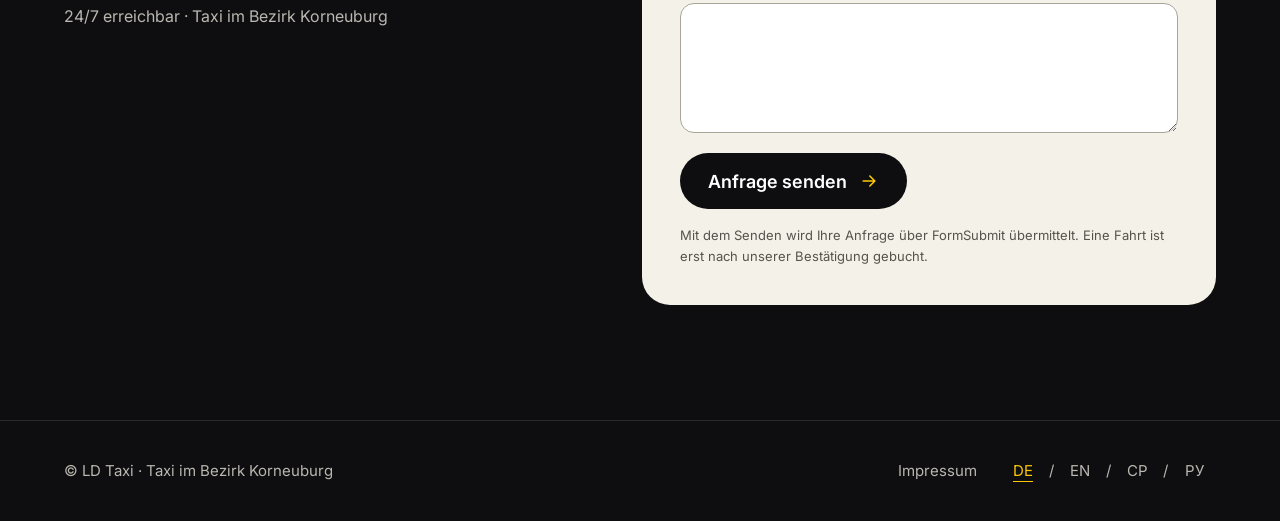
==== commit 83febb04: "feat: SEO basics – German default, structured data, sitemap - Always start in German so crawlers ind" ====
--- a/index.html
+++ b/index.html
@@ -6,12 +6,79 @@
 <meta name="theme-color" content="#0E0E10">
 <meta name="description" content="LD Taxi im Bezirk Korneuburg: Einzelfahrten, Flughafentransfer, Shuttle- und Botendienst. Rund um die Uhr erreichbar unter 0664 7991229.">
 <title>LD Taxi · Taxi im Bezirk Korneuburg · 24/7</title>
+<link rel="canonical" href="https://www.ldtaxi.at/">
+<meta property="og:type" content="website">
+<meta property="og:locale" content="de_AT">
+<meta property="og:site_name" content="LD Taxi">
+<meta property="og:url" content="https://www.ldtaxi.at/">
+<meta property="og:title" content="LD Taxi · Taxi im Bezirk Korneuburg · 24/7">
+<meta property="og:description" content="Einzelfahrten, Flughafentransfer, Shuttle- und Botendienst im Bezirk Korneuburg. Rund um die Uhr: 0664 7991229.">
+<meta property="og:image" content="https://www.ldtaxi.at/assets/img/og-image.png">
+<meta property="og:image:width" content="1200">
+<meta property="og:image:height" content="630">
+<meta name="twitter:card" content="summary_large_image">
 <link rel="icon" href="assets/img/LDTaxi_logo_klein.png">
+<link rel="apple-touch-icon" href="assets/img/apple-touch-icon.png">
+<script type="application/ld+json">
+{
+  "@context": "https://schema.org",
+  "@type": "TaxiService",
+  "@id": "https://www.ldtaxi.at/#business",
+  "name": "LD Taxi",
+  "url": "https://www.ldtaxi.at/",
+  "logo": "https://www.ldtaxi.at/assets/img/LDTaxi_logo.png",
+  "image": "https://www.ldtaxi.at/assets/img/og-image.png",
+  "telephone": "+43 664 7991229",
+  "email": "info@ldtaxi.net",
+  "description": "Taxi im Bezirk Korneuburg: Einzelfahrten, Flughafentransfer, Shuttleservice, Botendienst und Rechnungsfahrten, rund um die Uhr.",
+  "provider": {
+    "@type": "LocalBusiness",
+    "name": "LD Taxi",
+    "telephone": "+43 664 7991229",
+    "address": {
+      "@type": "PostalAddress",
+      "streetAddress": "Eisenbahngasse 19/6",
+      "postalCode": "2100",
+      "addressLocality": "Korneuburg",
+      "addressRegion": "Niederösterreich",
+      "addressCountry": "AT"
+    },
+    "openingHoursSpecification": {
+      "@type": "OpeningHoursSpecification",
+      "dayOfWeek": ["Monday", "Tuesday", "Wednesday", "Thursday", "Friday", "Saturday", "Sunday"],
+      "opens": "00:00",
+      "closes": "23:59"
+    }
+  },
+  "areaServed": [
+    {"@type": "AdministrativeArea", "name": "Bezirk Korneuburg"},
+    {"@type": "City", "name": "Korneuburg"},
+    {"@type": "City", "name": "Stockerau"},
+    {"@type": "City", "name": "Langenzersdorf"},
+    {"@type": "City", "name": "Bisamberg"},
+    {"@type": "City", "name": "Leobendorf"},
+    {"@type": "City", "name": "Spillern"},
+    {"@type": "City", "name": "Hausleiten"},
+    {"@type": "City", "name": "Ernstbrunn"}
+  ],
+  "hasOfferCatalog": {
+    "@type": "OfferCatalog",
+    "name": "Leistungen",
+    "itemListElement": [
+      {"@type": "Offer", "itemOffered": {"@type": "Service", "name": "Einzelfahrten"}},
+      {"@type": "Offer", "itemOffered": {"@type": "Service", "name": "Flughafentransfer"}},
+      {"@type": "Offer", "itemOffered": {"@type": "Service", "name": "Shuttleservice"}},
+      {"@type": "Offer", "itemOffered": {"@type": "Service", "name": "Botendienst"}},
+      {"@type": "Offer", "itemOffered": {"@type": "Service", "name": "Rechnungsfahrten"}}
+    ]
+  }
+}
+</script>
 <link rel="preconnect" href="https://fonts.googleapis.com">
 <link rel="preconnect" href="https://fonts.gstatic.com" crossorigin>
 <link href="https://fonts.googleapis.com/css2?family=Archivo:wght@600;800;900&amp;family=Inter:wght@400;500;600&amp;display=swap" rel="stylesheet">
-<link rel="stylesheet" href="css/redesign.css?v=20261030-2">
-<script src="js/translate.js?v=20261030-3" defer></script>
+<link rel="stylesheet" href="css/redesign.css?v=20261031-1">
+<script src="js/translate.js?v=20261031-1" defer></script>
 </head>
 <body id="top">
 <a data-i18n="skip" class="skip-link" href="#main">Zum Inhalt</a>
@@ -21,7 +88,7 @@
 </header>
 <main id="main">
 <section class="hero section"><div class="container hero-grid">
-<div class="hero-copy"><p class="region"><span class="status-dot" aria-hidden="true"></span><span data-i18n="region" >Taxi im Bezirk Korneuburg</span></p><h1><span data-i18n="heroFirst" >Sie kennen das Ziel.</span><br><span data-i18n="heroSecond" class="accent">Wir kennen den Weg!</span></h1><p data-i18n="heroText" class="hero-description">Einzelfahrten, Flughafentransfer, Shuttle- und Botendienst – rund um die Uhr für Sie unterwegs.</p><div class="hero-actions"><a class="button primary" href="tel:+436647991229"><svg width="20" height="20" viewBox="0 0 24 24" fill="none" stroke="#0E0E10" stroke-width="2.2" stroke-linecap="round" stroke-linejoin="round" aria-hidden="true"><path d="M22 16.92v3a2 2 0 0 1-2.18 2 19.79 19.79 0 0 1-8.63-3.07 19.5 19.5 0 0 1-6-6 19.79 19.79 0 0 1-3.07-8.67A2 2 0 0 1 4.11 2h3a2 2 0 0 1 2 1.72 12.84 12.84 0 0 0 .7 2.81 2 2 0 0 1-.45 2.11L8.09 9.91a16 16 0 0 0 6 6l1.27-1.27a2 2 0 0 1 2.11-.45 12.84 12.84 0 0 0 2.81.7A2 2 0 0 1 22 16.92z"></path></svg><span data-i18n="callNow" >Jetzt Taxi rufen</span></a><a class="button outline" href="#kontakt"><span data-i18n="request" >Fahrt anfragen</span><svg viewBox="0 0 24 24" aria-hidden="true"><path d="M5 12h14M13 6l6 6-6 6"/></svg></a></div></div>
+<div class="hero-copy"><h1><span class="region"><span class="status-dot" aria-hidden="true"></span><span data-i18n="region" >Taxi im Bezirk Korneuburg</span></span><span data-i18n="heroFirst" >Sie kennen das Ziel.</span><br><span data-i18n="heroSecond" class="accent">Wir kennen den Weg!</span></h1><p data-i18n="heroText" class="hero-description">Einzelfahrten, Flughafentransfer, Shuttle- und Botendienst – rund um die Uhr für Sie unterwegs.</p><div class="hero-actions"><a class="button primary" href="tel:+436647991229"><svg width="20" height="20" viewBox="0 0 24 24" fill="none" stroke="#0E0E10" stroke-width="2.2" stroke-linecap="round" stroke-linejoin="round" aria-hidden="true"><path d="M22 16.92v3a2 2 0 0 1-2.18 2 19.79 19.79 0 0 1-8.63-3.07 19.5 19.5 0 0 1-6-6 19.79 19.79 0 0 1-3.07-8.67A2 2 0 0 1 4.11 2h3a2 2 0 0 1 2 1.72 12.84 12.84 0 0 0 .7 2.81 2 2 0 0 1-.45 2.11L8.09 9.91a16 16 0 0 0 6 6l1.27-1.27a2 2 0 0 1 2.11-.45 12.84 12.84 0 0 0 2.81.7A2 2 0 0 1 22 16.92z"></path></svg><span data-i18n="callNow" >Jetzt Taxi rufen</span></a><a class="button outline" href="#kontakt"><span data-i18n="request" >Fahrt anfragen</span><svg viewBox="0 0 24 24" aria-hidden="true"><path d="M5 12h14M13 6l6 6-6 6"/></svg></a></div></div>
 <div class="road-panel"><svg viewBox="0 0 480 560" preserveAspectRatio="xMidYMid slice" class="road-art" aria-hidden="true">
 <rect width="480" height="560" fill="#131317"></rect>
 <g stroke="#FFFFFF" stroke-opacity="0.16" stroke-width="2" fill="none">
@@ -49,7 +116,7 @@
 </div></section>
 <div class="checker" aria-hidden="true"></div>
 <section class="section services" id="leistungen"><div class="container"><div class="services-intro"><div><p data-i18n="services" class="eyebrow">Dienstleistungen</p><h2 data-i18n="servicesHeading" >Fünf Wege, ans Ziel zu kommen.</h2></div><p data-i18n="servicesIntro" class="intro-copy">Wir wissen, dass Transportbedürfnisse keine Uhrzeiten kennen. Verlassen Sie sich daher 24/7 auf LD Taxi für Ihre Fahrten.</p></div><div class="service-grid"><article class="service-card featured"><div class="card-top"><span class="icon-tile"><svg width="30" height="30" viewBox="0 0 24 24" fill="none" stroke="#0E0E10" stroke-width="1.9" stroke-linecap="round" stroke-linejoin="round" aria-hidden="true"><path d="m21 8-2 2-1.5-3.7A2 2 0 0 0 15.6 5H8.4a2 2 0 0 0-1.9 1.3L5 10 3 8"></path><rect width="18" height="8" x="3" y="10" rx="2"></rect><path d="M7 14h.01M17 14h.01M5 18v2M19 18v2"></path></svg></span><span class="index">01</span></div><h3 data-i18n="service1" >Einzelfahrten</h3><p data-i18n="description1" >Bequem von A nach B – ob zum wichtigen Geschäftstermin oder einfach sicher nach Hause. Wir stehen Ihnen zur Verfügung.</p></article><article class="service-card "><div class="card-top"><span class="icon-tile"><svg width="30" height="30" viewBox="0 0 24 24" fill="none" stroke="#0E0E10" stroke-width="1.9" stroke-linecap="round" stroke-linejoin="round" aria-hidden="true"><path d="M17.8 19.2 16 11l3.5-3.5C21 6 21.5 4 21 3c-1-.5-3 0-4.5 1.5L13 8 4.8 6.2c-.5-.1-.9.1-1.1.5l-.3.5c-.2.5-.1 1 .3 1.3L9 12l-2 3H4l-1 1 3 2 2 3 1-1v-3l3-2 3.5 5.3c.3.4.8.5 1.3.3l.5-.2c.4-.3.6-.7.5-1.2z"></path></svg></span><span class="index">02</span></div><h3 data-i18n="service2" >Flughafentransfer</h3><p data-i18n="description2" >Von Wien bis Salzburg: Transfers zu den wichtigsten Flughäfen Österreichs. Beginnen oder beenden Sie Ihre Reise stressfrei.</p></article><article class="service-card "><div class="card-top"><span class="icon-tile"><svg width="30" height="30" viewBox="0 0 24 24" fill="none" stroke="#0E0E10" stroke-width="1.9" stroke-linecap="round" stroke-linejoin="round" aria-hidden="true"><path d="M8 6v6M15 6v6M2 12h19.6M18 18h3s.5-1.7.8-2.8c.1-.4.2-.8.2-1.2 0-.4-.1-.8-.2-1.2l-1.4-5C20.1 6.8 19.1 6 18 6H4a2 2 0 0 0-2 2v10h3M9 18h5"></path><circle cx="7" cy="18" r="2"></circle><circle cx="16" cy="18" r="2"></circle></svg></span><span class="index">03</span></div><h3 data-i18n="service3" >Shuttleservice</h3><p data-i18n="description3" >Bei Veranstaltungen sind wir da: Wir befördern Sie und Ihre Gäste – ob Sie teilnehmen oder selbst organisieren.</p></article><article class="service-card "><div class="card-top"><span class="icon-tile"><svg width="30" height="30" viewBox="0 0 24 24" fill="none" stroke="#0E0E10" stroke-width="1.9" stroke-linecap="round" stroke-linejoin="round" aria-hidden="true"><path d="m7.5 4.27 9 5.15"></path><path d="M21 8a2 2 0 0 0-1-1.73l-7-4a2 2 0 0 0-2 0l-7 4A2 2 0 0 0 3 8v8a2 2 0 0 0 1 1.73l7 4a2 2 0 0 0 2 0l7-4A2 2 0 0 0 21 16Z"></path><path d="m3.3 7 8.7 5 8.7-5M12 22V12"></path></svg></span><span class="index">04</span></div><h3 data-i18n="service4" >Botendienst</h3><p data-i18n="description4" >Pakete oder Dokumente von A nach B? Dafür haben wir den professionellen Botendienst.</p></article><article class="service-card "><div class="card-top"><span class="icon-tile"><svg width="30" height="30" viewBox="0 0 24 24" fill="none" stroke="#0E0E10" stroke-width="1.9" stroke-linecap="round" stroke-linejoin="round" aria-hidden="true"><path d="M4 2v20l2-1 2 1 2-1 2 1 2-1 2 1 2-1 2 1V2l-2 1-2-1-2 1-2-1-2 1-2-1-2 1Z"></path><path d="M16 8h-6a2 2 0 1 0 0 4h4a2 2 0 1 1 0 4H8M12 17.5v-11"></path></svg></span><span class="index">05</span></div><h3 data-i18n="service5" >Rechnungsfahrten</h3><p data-i18n="description5" >Firmen buchen bei LD Taxi und bekommen die Kosten später in Rechnung gestellt. Rechtzeitig buchen für eine stressfreie Fahrt.</p></article></div></div></section>
-<section class="section benefits"><div class="container"><h2 data-i18n="whyHeading" >Rund um die Uhr. Ohne Umwege.</h2><div class="benefit-grid"><div><p class="stat">24/7</p><p data-i18n="hoursText" >Transportbedürfnisse kennen keine Uhrzeiten. Wir auch nicht – Tag und Nacht für Sie erreichbar.</p></div><div><p data-i18n="airports" class="stat">Wien–Salzburg</p><p data-i18n="airportsText" >Flughafentransfers zu den wichtigsten Flughäfen Österreichs, komfortabel und bequem.</p></div><div><p data-i18n="invoice" class="stat">Auf Rechnung</p><p data-i18n="invoiceText" >Für Firmen: Fahrten buchen, pünktlich ankommen und später bequem per Rechnung bezahlen.</p></div></div></div></section>
+<section class="section benefits"><div class="container"><h2 data-i18n="whyHeading" >Rund um die Uhr. Ohne Umwege.</h2><div class="benefit-grid"><div><p class="stat">24/7</p><p data-i18n="hoursText" >Transportbedürfnisse kennen keine Uhrzeiten. Wir auch nicht – Tag und Nacht für Sie erreichbar.</p></div><div><p data-i18n="airports" class="stat">Wien–Salzburg</p><p data-i18n="airportsText" >Flughafentransfers zu den wichtigsten Flughäfen Österreichs, komfortabel und bequem.</p></div><div><p data-i18n="invoice" class="stat">Auf Rechnung</p><p data-i18n="invoiceText" >Für Firmen: Fahrten buchen, pünktlich ankommen und später bequem per Rechnung bezahlen.</p></div></div><div class="area"><h3 data-i18n="areaHeading" >Unterwegs im ganzen Bezirk Korneuburg</h3><p data-i18n="areaText" >Wir holen Sie in allen Gemeinden des Bezirks ab – unter anderem in Korneuburg, Stockerau, Langenzersdorf, Bisamberg, Leobendorf, Spillern, Hausleiten, Ernstbrunn.</p></div></div></section>
 <section class="section contact" id="kontakt"><div class="container contact-grid"><div class="contact-copy"><p data-i18n="contact" class="eyebrow">Kontakt</p><h2 data-i18n="contactHeading" >Kontaktieren Sie uns.</h2><p data-i18n="contactText" class="intro-copy">Rufen Sie einfach an oder senden Sie uns Ihre Anfrage. Wir planen Ihre nächste Fahrt.</p><a class="contact-number" href="tel:+436647991229"><svg width="20" height="20" viewBox="0 0 24 24" fill="none" stroke="#0E0E10" stroke-width="2.2" stroke-linecap="round" stroke-linejoin="round" aria-hidden="true"><path d="M22 16.92v3a2 2 0 0 1-2.18 2 19.79 19.79 0 0 1-8.63-3.07 19.5 19.5 0 0 1-6-6 19.79 19.79 0 0 1-3.07-8.67A2 2 0 0 1 4.11 2h3a2 2 0 0 1 2 1.72 12.84 12.84 0 0 0 .7 2.81 2 2 0 0 1-.45 2.11L8.09 9.91a16 16 0 0 0 6 6l1.27-1.27a2 2 0 0 1 2.11-.45 12.84 12.84 0 0 0 2.81.7A2 2 0 0 1 22 16.92z"></path></svg><span>0664 7991229</span></a><p data-i18n="contactNote" class="contact-note">24/7 erreichbar · Taxi im Bezirk Korneuburg</p></div>
 <form action="https://formsubmit.co/info@ldtaxi.net" method="POST" aria-label="Fahrt anfragen" data-i18n-aria="formLabel"><input type="hidden" name="_subject" value="LD Taxi – Fahrtanfrage"><div class="form-grid"><div class="field "><label data-i18n="name" for="name">Name</label><input id="name" name="name" type="text" autocomplete="name" required></div><div class="field "><label data-i18n="telephone" for="telephone">Telefon</label><input id="telephone" name="telephone" type="tel" autocomplete="tel" required></div><div class="field wide"><label data-i18n="email" for="email">E-Mail</label><input id="email" name="email" type="email" autocomplete="email" required></div><div class="field "><label data-i18n="pickup" for="pickup">Abholort</label><input id="pickup" name="pickup" type="text" autocomplete="off" ></div><div class="field "><label data-i18n="destination" for="destination">Ziel</label><input id="destination" name="destination" type="text" autocomplete="off" ></div><div class="field wide"><label data-i18n="message" for="message">Nachricht</label><textarea id="message" name="message" rows="4" maxlength="3000"></textarea></div></div><button class="button dark" type="submit"><span data-i18n="send" >Anfrage senden</span><svg viewBox="0 0 24 24" aria-hidden="true"><path d="M5 12h14M13 6l6 6-6 6"/></svg></button><p data-i18n="formNote" class="form-note">Mit dem Senden wird Ihre Anfrage über FormSubmit übermittelt. Eine Fahrt ist erst nach unserer Bestätigung gebucht.</p></form>
 </div></section>
--- a/css/redesign.css
+++ b/css/redesign.css
@@ -52,6 +52,7 @@
 .hero-grid { display: grid; grid-template-columns: minmax(0, 1.3fr) minmax(0, 1fr); gap: 56px; align-items: stretch; }
 .hero-copy { display: flex; flex-direction: column; justify-content: center; align-items: flex-start; gap: 28px; min-width: 0; }
 .region { display: inline-flex; align-items: center; gap: 10px; padding: 8px 16px; border: 1px solid #ffffff2e; border-radius: 999px; font-size: 14px; font-weight: 500; letter-spacing: .08em; text-transform: uppercase; color: #d9d7cf; }
+.hero h1 .region { display: flex; width: fit-content; margin-bottom: 28px; font-family: Inter, system-ui, sans-serif; line-height: 1.6; }
 .status-dot { width: 8px; height: 8px; border-radius: 50%; background: var(--accent); flex-shrink: 0; }
 .hero-description { max-width: 520px; font-size: 19px; color: var(--muted-on-dark); }
 .hero-actions { display: flex; flex-wrap: wrap; gap: 14px; }
@@ -83,6 +84,9 @@
 .benefit-grid > div { padding-top: 24px; border-top: 3px solid var(--ink); }
 .stat { font-weight: 900; font-size: clamp(32px, 3.6vw, 54px); line-height: 1.1; letter-spacing: -.03em; margin-bottom: 16px; overflow-wrap: anywhere; }
 .benefit-grid p:not(.stat) { font-size: 18px; }
+.area { margin-top: 56px; padding-top: 24px; border-top: 3px solid var(--ink); max-width: 760px; }
+.area h3 { margin-bottom: 12px; }
+.area p { font-size: 18px; }
 .contact-grid { display: grid; grid-template-columns: minmax(0, 1fr) minmax(0, 1.1fr); gap: 56px; align-items: start; }
 .contact-copy { display: flex; flex-direction: column; gap: 24px; }
 .contact .eyebrow { margin: 0; color: var(--muted-on-dark); }
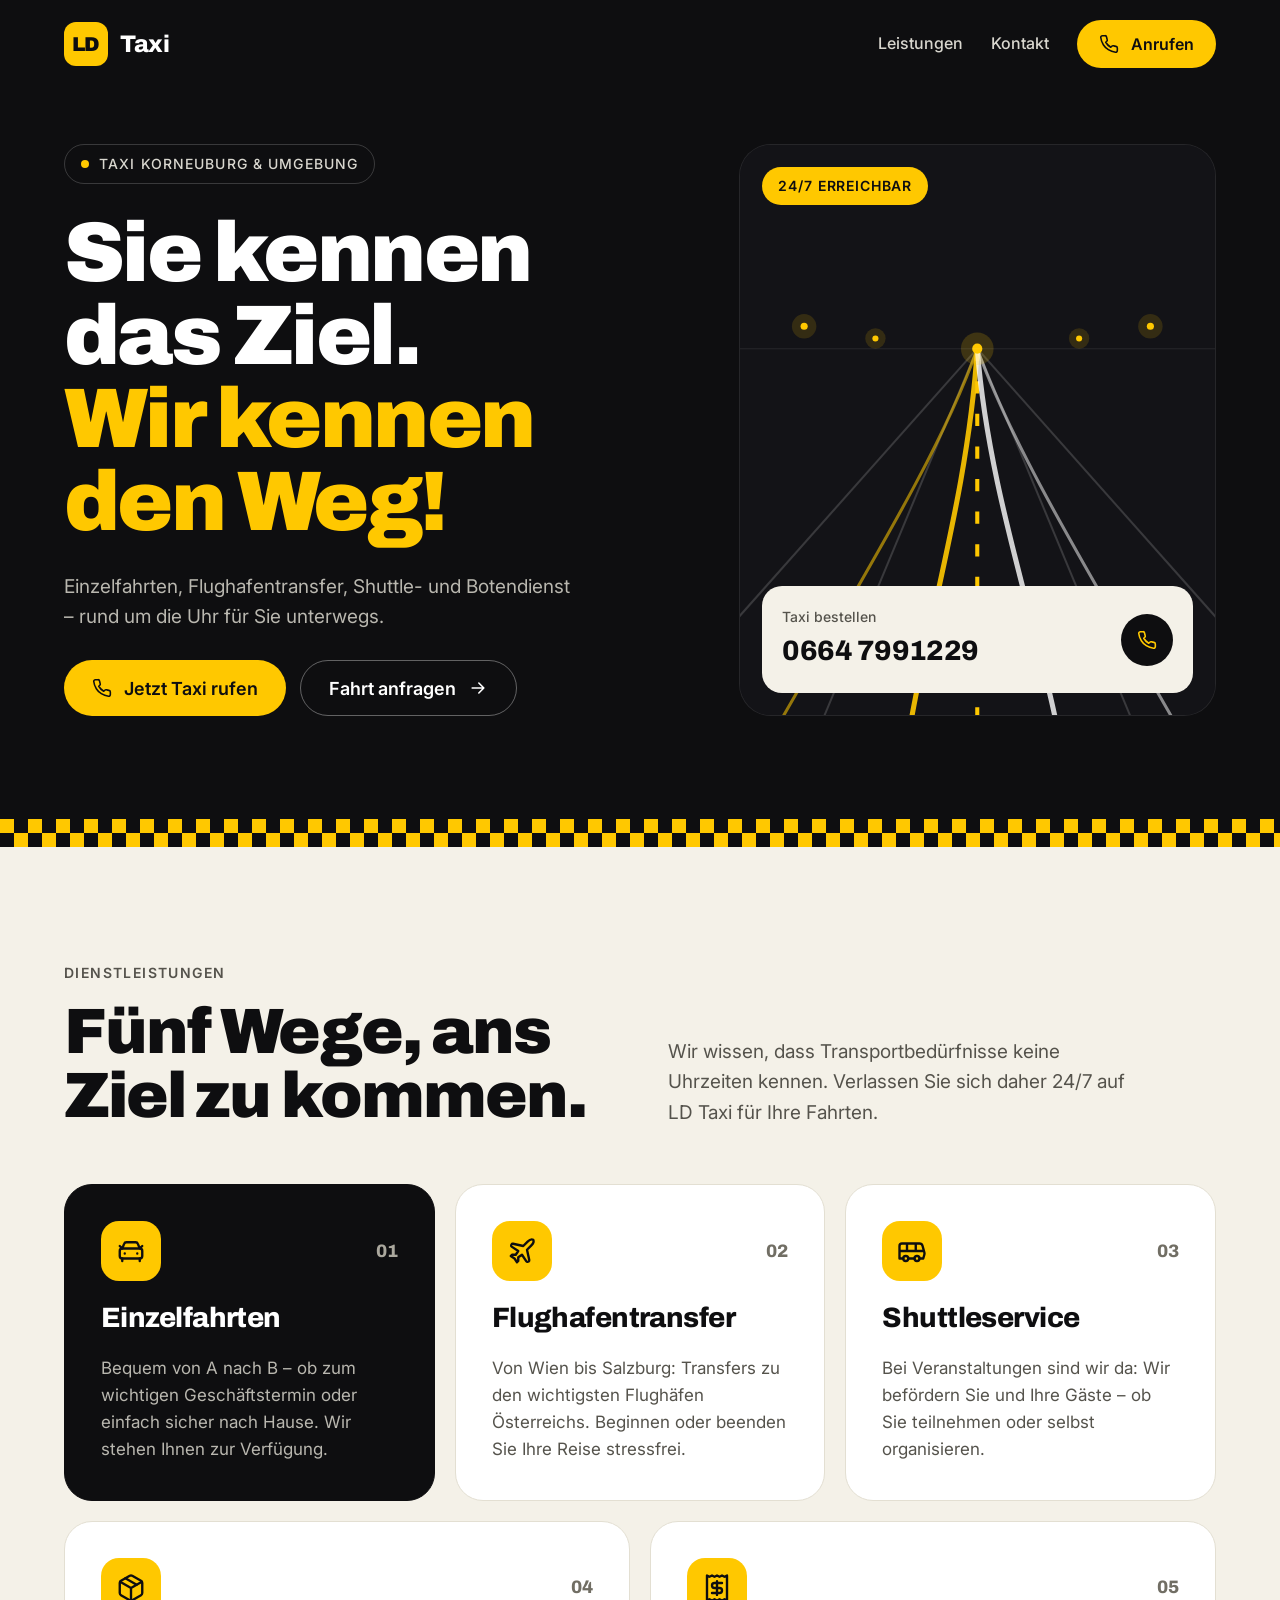
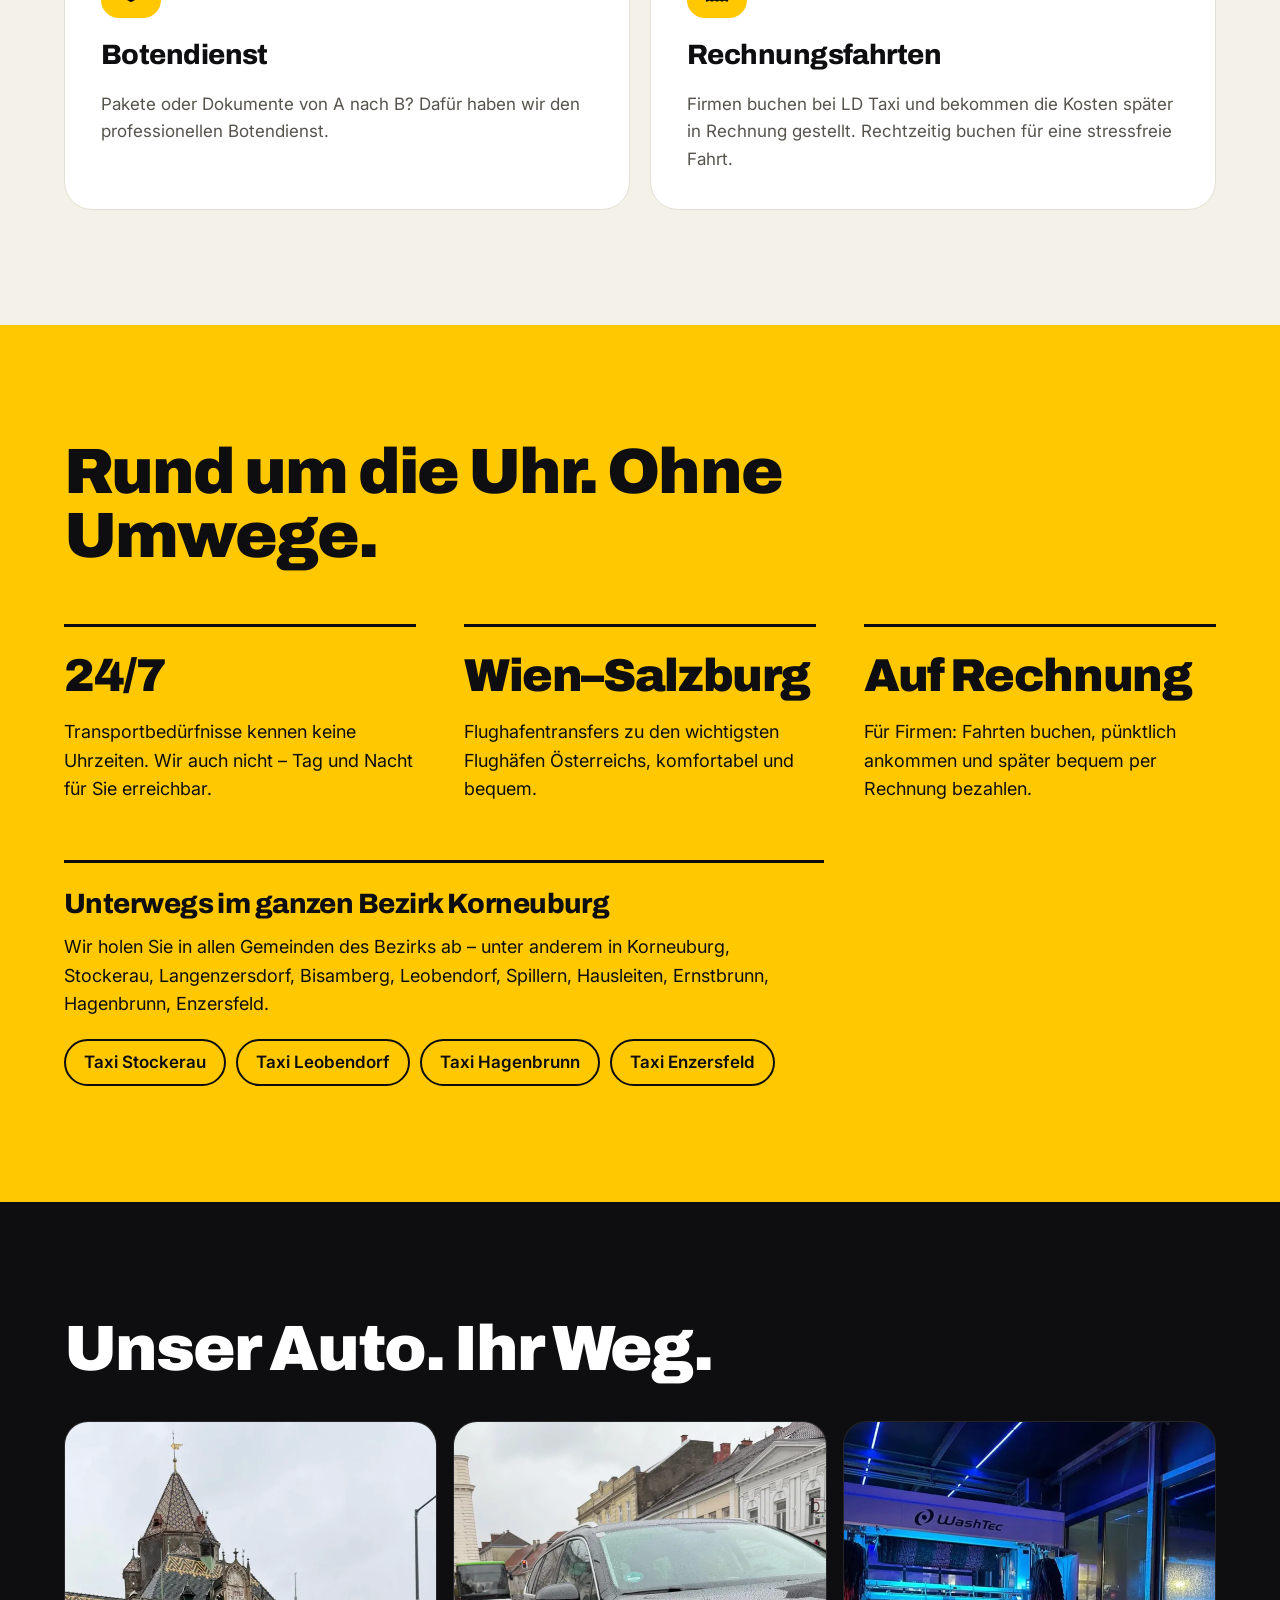
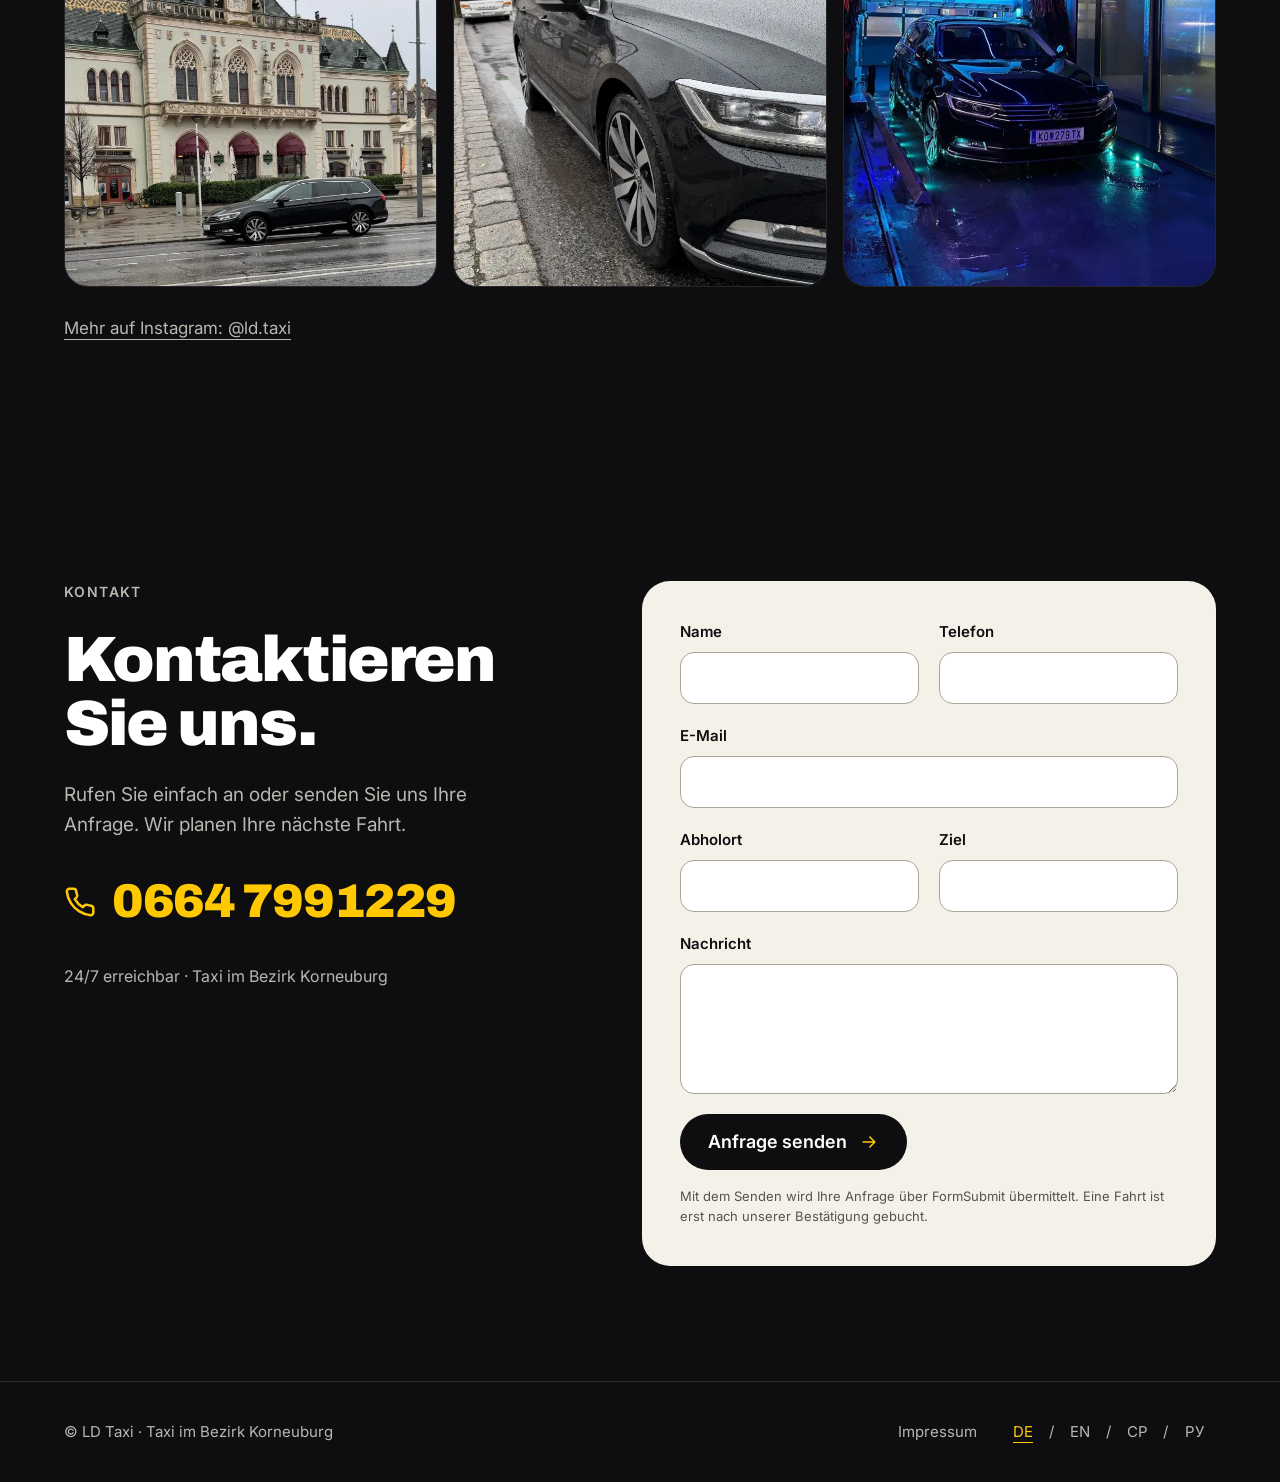
==== commit 2bfad831: "feat(seo): town landing pages, Korneuburg-first title, Instagram photos - /taxi-leobendorf, /taxi-st" ====
--- a/index.html
+++ b/index.html
@@ -4,14 +4,14 @@
 <meta charset="utf-8">
 <meta name="viewport" content="width=device-width, initial-scale=1">
 <meta name="theme-color" content="#0E0E10">
-<meta name="description" content="LD Taxi im Bezirk Korneuburg: Einzelfahrten, Flughafentransfer, Shuttle- und Botendienst. Rund um die Uhr erreichbar unter 0664 7991229.">
-<title>LD Taxi · Taxi im Bezirk Korneuburg · 24/7</title>
+<meta name="description" content="Taxi Korneuburg rund um die Uhr: LD Taxi fährt Sie in Korneuburg, Stockerau, Leobendorf und im ganzen Bezirk – auch zum Flughafen. Jetzt anrufen: 0664 7991229.">
+<title>Taxi Korneuburg · 24/7 · LD Taxi · 0664 7991229</title>
 <link rel="canonical" href="https://www.ldtaxi.at/">
 <meta property="og:type" content="website">
 <meta property="og:locale" content="de_AT">
 <meta property="og:site_name" content="LD Taxi">
 <meta property="og:url" content="https://www.ldtaxi.at/">
-<meta property="og:title" content="LD Taxi · Taxi im Bezirk Korneuburg · 24/7">
+<meta property="og:title" content="Taxi Korneuburg · 24/7 · LD Taxi">
 <meta property="og:description" content="Einzelfahrten, Flughafentransfer, Shuttle- und Botendienst im Bezirk Korneuburg. Rund um die Uhr: 0664 7991229.">
 <meta property="og:image" content="https://www.ldtaxi.at/assets/img/og-image.png">
 <meta property="og:image:width" content="1200">
@@ -22,63 +22,179 @@
 <script type="application/ld+json">
 {
   "@context": "https://schema.org",
-  "@type": "TaxiService",
+  "@type": "LocalBusiness",
   "@id": "https://www.ldtaxi.at/#business",
   "name": "LD Taxi",
   "url": "https://www.ldtaxi.at/",
   "logo": "https://www.ldtaxi.at/assets/img/LDTaxi_logo.png",
-  "image": "https://www.ldtaxi.at/assets/img/og-image.png",
+  "image": [
+    "https://www.ldtaxi.at/assets/img/og-image.png",
+    "https://www.ldtaxi.at/assets/img/photos/ld-taxi-rathaus-korneuburg.webp",
+    "https://www.ldtaxi.at/assets/img/photos/ld-taxi-passat-banner.webp"
+  ],
   "telephone": "+43 664 7991229",
   "email": "info@ldtaxi.net",
   "description": "Taxi im Bezirk Korneuburg: Einzelfahrten, Flughafentransfer, Shuttleservice, Botendienst und Rechnungsfahrten, rund um die Uhr.",
-  "provider": {
-    "@type": "LocalBusiness",
-    "name": "LD Taxi",
-    "telephone": "+43 664 7991229",
-    "address": {
-      "@type": "PostalAddress",
-      "streetAddress": "Eisenbahngasse 19/6",
-      "postalCode": "2100",
-      "addressLocality": "Korneuburg",
-      "addressRegion": "Niederösterreich",
-      "addressCountry": "AT"
-    },
-    "openingHoursSpecification": {
-      "@type": "OpeningHoursSpecification",
-      "dayOfWeek": ["Monday", "Tuesday", "Wednesday", "Thursday", "Friday", "Saturday", "Sunday"],
-      "opens": "00:00",
-      "closes": "23:59"
-    }
+  "address": {
+    "@type": "PostalAddress",
+    "streetAddress": "Eisenbahngasse 19/6",
+    "postalCode": "2100",
+    "addressLocality": "Korneuburg",
+    "addressRegion": "Niederösterreich",
+    "addressCountry": "AT"
+  },
+  "openingHoursSpecification": {
+    "@type": "OpeningHoursSpecification",
+    "dayOfWeek": [
+      "Monday",
+      "Tuesday",
+      "Wednesday",
+      "Thursday",
+      "Friday",
+      "Saturday",
+      "Sunday"
+    ],
+    "opens": "00:00",
+    "closes": "23:59"
   },
   "areaServed": [
-    {"@type": "AdministrativeArea", "name": "Bezirk Korneuburg"},
-    {"@type": "City", "name": "Korneuburg"},
-    {"@type": "City", "name": "Stockerau"},
-    {"@type": "City", "name": "Langenzersdorf"},
-    {"@type": "City", "name": "Bisamberg"},
-    {"@type": "City", "name": "Leobendorf"},
-    {"@type": "City", "name": "Spillern"},
-    {"@type": "City", "name": "Hausleiten"},
-    {"@type": "City", "name": "Ernstbrunn"}
+    {
+      "@type": "AdministrativeArea",
+      "name": "Bezirk Korneuburg"
+    },
+    {
+      "@type": "City",
+      "name": "Korneuburg"
+    },
+    {
+      "@type": "City",
+      "name": "Stockerau"
+    },
+    {
+      "@type": "City",
+      "name": "Langenzersdorf"
+    },
+    {
+      "@type": "City",
+      "name": "Bisamberg"
+    },
+    {
+      "@type": "City",
+      "name": "Leobendorf"
+    },
+    {
+      "@type": "City",
+      "name": "Spillern"
+    },
+    {
+      "@type": "City",
+      "name": "Hausleiten"
+    },
+    {
+      "@type": "City",
+      "name": "Ernstbrunn"
+    },
+    {
+      "@type": "City",
+      "name": "Hagenbrunn"
+    },
+    {
+      "@type": "City",
+      "name": "Enzersfeld im Weinviertel"
+    }
+  ],
+  "knowsLanguage": [
+    "de",
+    "en",
+    "sr",
+    "ru"
   ],
   "hasOfferCatalog": {
     "@type": "OfferCatalog",
     "name": "Leistungen",
     "itemListElement": [
-      {"@type": "Offer", "itemOffered": {"@type": "Service", "name": "Einzelfahrten"}},
-      {"@type": "Offer", "itemOffered": {"@type": "Service", "name": "Flughafentransfer"}},
-      {"@type": "Offer", "itemOffered": {"@type": "Service", "name": "Shuttleservice"}},
-      {"@type": "Offer", "itemOffered": {"@type": "Service", "name": "Botendienst"}},
-      {"@type": "Offer", "itemOffered": {"@type": "Service", "name": "Rechnungsfahrten"}}
+      {
+        "@type": "Offer",
+        "itemOffered": {
+          "@type": "TaxiService",
+          "name": "Einzelfahrten",
+          "provider": {
+            "@id": "https://www.ldtaxi.at/#business"
+          },
+          "areaServed": {
+            "@type": "AdministrativeArea",
+            "name": "Bezirk Korneuburg"
+          }
+        }
+      },
+      {
+        "@type": "Offer",
+        "itemOffered": {
+          "@type": "TaxiService",
+          "name": "Flughafentransfer",
+          "provider": {
+            "@id": "https://www.ldtaxi.at/#business"
+          },
+          "areaServed": {
+            "@type": "AdministrativeArea",
+            "name": "Bezirk Korneuburg"
+          }
+        }
+      },
+      {
+        "@type": "Offer",
+        "itemOffered": {
+          "@type": "TaxiService",
+          "name": "Shuttleservice",
+          "provider": {
+            "@id": "https://www.ldtaxi.at/#business"
+          },
+          "areaServed": {
+            "@type": "AdministrativeArea",
+            "name": "Bezirk Korneuburg"
+          }
+        }
+      },
+      {
+        "@type": "Offer",
+        "itemOffered": {
+          "@type": "TaxiService",
+          "name": "Botendienst",
+          "provider": {
+            "@id": "https://www.ldtaxi.at/#business"
+          },
+          "areaServed": {
+            "@type": "AdministrativeArea",
+            "name": "Bezirk Korneuburg"
+          }
+        }
+      },
+      {
+        "@type": "Offer",
+        "itemOffered": {
+          "@type": "TaxiService",
+          "name": "Rechnungsfahrten",
+          "provider": {
+            "@id": "https://www.ldtaxi.at/#business"
+          },
+          "areaServed": {
+            "@type": "AdministrativeArea",
+            "name": "Bezirk Korneuburg"
+          }
+        }
+      }
     ]
-  }
+  },
+  "sameAs": [
+    "https://www.instagram.com/ld.taxi/"
+  ]
 }
 </script>
 <link rel="preconnect" href="https://fonts.googleapis.com">
 <link rel="preconnect" href="https://fonts.gstatic.com" crossorigin>
 <link href="https://fonts.googleapis.com/css2?family=Archivo:wght@600;800;900&amp;family=Inter:wght@400;500;600&amp;display=swap" rel="stylesheet">
-<link rel="stylesheet" href="css/redesign.css?v=20261031-1">
-<script src="js/translate.js?v=20261031-1" defer></script>
+<link rel="stylesheet" href="css/redesign.css?v=20261112-1">
+<script src="js/translate.js?v=20261112-1" defer></script>
 </head>
 <body id="top">
 <a data-i18n="skip" class="skip-link" href="#main">Zum Inhalt</a>
@@ -88,7 +204,7 @@
 </header>
 <main id="main">
 <section class="hero section"><div class="container hero-grid">
-<div class="hero-copy"><h1><span class="region"><span class="status-dot" aria-hidden="true"></span><span data-i18n="region" >Taxi im Bezirk Korneuburg</span></span><span data-i18n="heroFirst" >Sie kennen das Ziel.</span><br><span data-i18n="heroSecond" class="accent">Wir kennen den Weg!</span></h1><p data-i18n="heroText" class="hero-description">Einzelfahrten, Flughafentransfer, Shuttle- und Botendienst – rund um die Uhr für Sie unterwegs.</p><div class="hero-actions"><a class="button primary" href="tel:+436647991229"><svg width="20" height="20" viewBox="0 0 24 24" fill="none" stroke="#0E0E10" stroke-width="2.2" stroke-linecap="round" stroke-linejoin="round" aria-hidden="true"><path d="M22 16.92v3a2 2 0 0 1-2.18 2 19.79 19.79 0 0 1-8.63-3.07 19.5 19.5 0 0 1-6-6 19.79 19.79 0 0 1-3.07-8.67A2 2 0 0 1 4.11 2h3a2 2 0 0 1 2 1.72 12.84 12.84 0 0 0 .7 2.81 2 2 0 0 1-.45 2.11L8.09 9.91a16 16 0 0 0 6 6l1.27-1.27a2 2 0 0 1 2.11-.45 12.84 12.84 0 0 0 2.81.7A2 2 0 0 1 22 16.92z"></path></svg><span data-i18n="callNow" >Jetzt Taxi rufen</span></a><a class="button outline" href="#kontakt"><span data-i18n="request" >Fahrt anfragen</span><svg viewBox="0 0 24 24" aria-hidden="true"><path d="M5 12h14M13 6l6 6-6 6"/></svg></a></div></div>
+<div class="hero-copy"><h1><span class="region"><span class="status-dot" aria-hidden="true"></span><span data-i18n="region" >Taxi Korneuburg &amp; Umgebung</span></span><span data-i18n="heroFirst" >Sie kennen das Ziel.</span><br><span data-i18n="heroSecond" class="accent">Wir kennen den Weg!</span></h1><p data-i18n="heroText" class="hero-description">Einzelfahrten, Flughafentransfer, Shuttle- und Botendienst – rund um die Uhr für Sie unterwegs.</p><div class="hero-actions"><a class="button primary" href="tel:+436647991229"><svg width="20" height="20" viewBox="0 0 24 24" fill="none" stroke="#0E0E10" stroke-width="2.2" stroke-linecap="round" stroke-linejoin="round" aria-hidden="true"><path d="M22 16.92v3a2 2 0 0 1-2.18 2 19.79 19.79 0 0 1-8.63-3.07 19.5 19.5 0 0 1-6-6 19.79 19.79 0 0 1-3.07-8.67A2 2 0 0 1 4.11 2h3a2 2 0 0 1 2 1.72 12.84 12.84 0 0 0 .7 2.81 2 2 0 0 1-.45 2.11L8.09 9.91a16 16 0 0 0 6 6l1.27-1.27a2 2 0 0 1 2.11-.45 12.84 12.84 0 0 0 2.81.7A2 2 0 0 1 22 16.92z"></path></svg><span data-i18n="callNow" >Jetzt Taxi rufen</span></a><a class="button outline" href="#kontakt"><span data-i18n="request" >Fahrt anfragen</span><svg viewBox="0 0 24 24" aria-hidden="true"><path d="M5 12h14M13 6l6 6-6 6"/></svg></a></div></div>
 <div class="road-panel"><svg viewBox="0 0 480 560" preserveAspectRatio="xMidYMid slice" class="road-art" aria-hidden="true">
 <rect width="480" height="560" fill="#131317"></rect>
 <g stroke="#FFFFFF" stroke-opacity="0.16" stroke-width="2" fill="none">
@@ -116,12 +232,17 @@
 </div></section>
 <div class="checker" aria-hidden="true"></div>
 <section class="section services" id="leistungen"><div class="container"><div class="services-intro"><div><p data-i18n="services" class="eyebrow">Dienstleistungen</p><h2 data-i18n="servicesHeading" >Fünf Wege, ans Ziel zu kommen.</h2></div><p data-i18n="servicesIntro" class="intro-copy">Wir wissen, dass Transportbedürfnisse keine Uhrzeiten kennen. Verlassen Sie sich daher 24/7 auf LD Taxi für Ihre Fahrten.</p></div><div class="service-grid"><article class="service-card featured"><div class="card-top"><span class="icon-tile"><svg width="30" height="30" viewBox="0 0 24 24" fill="none" stroke="#0E0E10" stroke-width="1.9" stroke-linecap="round" stroke-linejoin="round" aria-hidden="true"><path d="m21 8-2 2-1.5-3.7A2 2 0 0 0 15.6 5H8.4a2 2 0 0 0-1.9 1.3L5 10 3 8"></path><rect width="18" height="8" x="3" y="10" rx="2"></rect><path d="M7 14h.01M17 14h.01M5 18v2M19 18v2"></path></svg></span><span class="index">01</span></div><h3 data-i18n="service1" >Einzelfahrten</h3><p data-i18n="description1" >Bequem von A nach B – ob zum wichtigen Geschäftstermin oder einfach sicher nach Hause. Wir stehen Ihnen zur Verfügung.</p></article><article class="service-card "><div class="card-top"><span class="icon-tile"><svg width="30" height="30" viewBox="0 0 24 24" fill="none" stroke="#0E0E10" stroke-width="1.9" stroke-linecap="round" stroke-linejoin="round" aria-hidden="true"><path d="M17.8 19.2 16 11l3.5-3.5C21 6 21.5 4 21 3c-1-.5-3 0-4.5 1.5L13 8 4.8 6.2c-.5-.1-.9.1-1.1.5l-.3.5c-.2.5-.1 1 .3 1.3L9 12l-2 3H4l-1 1 3 2 2 3 1-1v-3l3-2 3.5 5.3c.3.4.8.5 1.3.3l.5-.2c.4-.3.6-.7.5-1.2z"></path></svg></span><span class="index">02</span></div><h3 data-i18n="service2" >Flughafentransfer</h3><p data-i18n="description2" >Von Wien bis Salzburg: Transfers zu den wichtigsten Flughäfen Österreichs. Beginnen oder beenden Sie Ihre Reise stressfrei.</p></article><article class="service-card "><div class="card-top"><span class="icon-tile"><svg width="30" height="30" viewBox="0 0 24 24" fill="none" stroke="#0E0E10" stroke-width="1.9" stroke-linecap="round" stroke-linejoin="round" aria-hidden="true"><path d="M8 6v6M15 6v6M2 12h19.6M18 18h3s.5-1.7.8-2.8c.1-.4.2-.8.2-1.2 0-.4-.1-.8-.2-1.2l-1.4-5C20.1 6.8 19.1 6 18 6H4a2 2 0 0 0-2 2v10h3M9 18h5"></path><circle cx="7" cy="18" r="2"></circle><circle cx="16" cy="18" r="2"></circle></svg></span><span class="index">03</span></div><h3 data-i18n="service3" >Shuttleservice</h3><p data-i18n="description3" >Bei Veranstaltungen sind wir da: Wir befördern Sie und Ihre Gäste – ob Sie teilnehmen oder selbst organisieren.</p></article><article class="service-card "><div class="card-top"><span class="icon-tile"><svg width="30" height="30" viewBox="0 0 24 24" fill="none" stroke="#0E0E10" stroke-width="1.9" stroke-linecap="round" stroke-linejoin="round" aria-hidden="true"><path d="m7.5 4.27 9 5.15"></path><path d="M21 8a2 2 0 0 0-1-1.73l-7-4a2 2 0 0 0-2 0l-7 4A2 2 0 0 0 3 8v8a2 2 0 0 0 1 1.73l7 4a2 2 0 0 0 2 0l7-4A2 2 0 0 0 21 16Z"></path><path d="m3.3 7 8.7 5 8.7-5M12 22V12"></path></svg></span><span class="index">04</span></div><h3 data-i18n="service4" >Botendienst</h3><p data-i18n="description4" >Pakete oder Dokumente von A nach B? Dafür haben wir den professionellen Botendienst.</p></article><article class="service-card "><div class="card-top"><span class="icon-tile"><svg width="30" height="30" viewBox="0 0 24 24" fill="none" stroke="#0E0E10" stroke-width="1.9" stroke-linecap="round" stroke-linejoin="round" aria-hidden="true"><path d="M4 2v20l2-1 2 1 2-1 2 1 2-1 2 1 2-1 2 1V2l-2 1-2-1-2 1-2-1-2 1-2-1-2 1Z"></path><path d="M16 8h-6a2 2 0 1 0 0 4h4a2 2 0 1 1 0 4H8M12 17.5v-11"></path></svg></span><span class="index">05</span></div><h3 data-i18n="service5" >Rechnungsfahrten</h3><p data-i18n="description5" >Firmen buchen bei LD Taxi und bekommen die Kosten später in Rechnung gestellt. Rechtzeitig buchen für eine stressfreie Fahrt.</p></article></div></div></section>
-<section class="section benefits"><div class="container"><h2 data-i18n="whyHeading" >Rund um die Uhr. Ohne Umwege.</h2><div class="benefit-grid"><div><p class="stat">24/7</p><p data-i18n="hoursText" >Transportbedürfnisse kennen keine Uhrzeiten. Wir auch nicht – Tag und Nacht für Sie erreichbar.</p></div><div><p data-i18n="airports" class="stat">Wien–Salzburg</p><p data-i18n="airportsText" >Flughafentransfers zu den wichtigsten Flughäfen Österreichs, komfortabel und bequem.</p></div><div><p data-i18n="invoice" class="stat">Auf Rechnung</p><p data-i18n="invoiceText" >Für Firmen: Fahrten buchen, pünktlich ankommen und später bequem per Rechnung bezahlen.</p></div></div><div class="area"><h3 data-i18n="areaHeading" >Unterwegs im ganzen Bezirk Korneuburg</h3><p data-i18n="areaText" >Wir holen Sie in allen Gemeinden des Bezirks ab – unter anderem in Korneuburg, Stockerau, Langenzersdorf, Bisamberg, Leobendorf, Spillern, Hausleiten, Ernstbrunn.</p></div></div></section>
+<section class="section benefits"><div class="container"><h2 data-i18n="whyHeading" >Rund um die Uhr. Ohne Umwege.</h2><div class="benefit-grid"><div><p class="stat">24/7</p><p data-i18n="hoursText" >Transportbedürfnisse kennen keine Uhrzeiten. Wir auch nicht – Tag und Nacht für Sie erreichbar.</p></div><div><p data-i18n="airports" class="stat">Wien–Salzburg</p><p data-i18n="airportsText" >Flughafentransfers zu den wichtigsten Flughäfen Österreichs, komfortabel und bequem.</p></div><div><p data-i18n="invoice" class="stat">Auf Rechnung</p><p data-i18n="invoiceText" >Für Firmen: Fahrten buchen, pünktlich ankommen und später bequem per Rechnung bezahlen.</p></div></div><div class="area"><h3 data-i18n="areaHeading" >Unterwegs im ganzen Bezirk Korneuburg</h3><p data-i18n="areaText" >Wir holen Sie in allen Gemeinden des Bezirks ab – unter anderem in Korneuburg, Stockerau, Langenzersdorf, Bisamberg, Leobendorf, Spillern, Hausleiten, Ernstbrunn, Hagenbrunn, Enzersfeld.</p><ul class="town-links"><li><a href="/taxi-stockerau/">Taxi Stockerau</a></li><li><a href="/taxi-leobendorf/">Taxi Leobendorf</a></li><li><a href="/taxi-hagenbrunn/">Taxi Hagenbrunn</a></li><li><a href="/taxi-enzersfeld/">Taxi Enzersfeld</a></li></ul></div></div></section>
+<section class="section gallery" aria-labelledby="gallery-heading"><div class="container"><h2 id="gallery-heading" data-i18n="galleryHeading">Unser Auto. Ihr Weg.</h2><div class="gallery-grid">
+<figure><img src="/assets/img/photos/ld-taxi-rathaus-korneuburg.webp" width="930" height="876" alt="LD Taxi VW Passat vor dem Rathaus Korneuburg" loading="lazy" decoding="async"></figure>
+<figure><img src="/assets/img/photos/ld-taxi-passat-regen.webp" width="736" height="980" alt="Der schwarze VW Passat von LD Taxi bei Regen am Straßenrand" loading="lazy" decoding="async"></figure>
+<figure><img src="/assets/img/photos/ld-taxi-passat-waschstrasse.webp" width="928" height="928" alt="LD Taxi in der Waschstraße – das Auto ist immer gepflegt" loading="lazy" decoding="async"></figure>
+</div><p class="gallery-note"><a href="https://www.instagram.com/ld.taxi/" rel="me noopener" target="_blank">Mehr auf Instagram: @ld.taxi</a></p></div></section>
 <section class="section contact" id="kontakt"><div class="container contact-grid"><div class="contact-copy"><p data-i18n="contact" class="eyebrow">Kontakt</p><h2 data-i18n="contactHeading" >Kontaktieren Sie uns.</h2><p data-i18n="contactText" class="intro-copy">Rufen Sie einfach an oder senden Sie uns Ihre Anfrage. Wir planen Ihre nächste Fahrt.</p><a class="contact-number" href="tel:+436647991229"><svg width="20" height="20" viewBox="0 0 24 24" fill="none" stroke="#0E0E10" stroke-width="2.2" stroke-linecap="round" stroke-linejoin="round" aria-hidden="true"><path d="M22 16.92v3a2 2 0 0 1-2.18 2 19.79 19.79 0 0 1-8.63-3.07 19.5 19.5 0 0 1-6-6 19.79 19.79 0 0 1-3.07-8.67A2 2 0 0 1 4.11 2h3a2 2 0 0 1 2 1.72 12.84 12.84 0 0 0 .7 2.81 2 2 0 0 1-.45 2.11L8.09 9.91a16 16 0 0 0 6 6l1.27-1.27a2 2 0 0 1 2.11-.45 12.84 12.84 0 0 0 2.81.7A2 2 0 0 1 22 16.92z"></path></svg><span>0664 7991229</span></a><p data-i18n="contactNote" class="contact-note">24/7 erreichbar · Taxi im Bezirk Korneuburg</p></div>
 <form action="https://formsubmit.co/info@ldtaxi.net" method="POST" aria-label="Fahrt anfragen" data-i18n-aria="formLabel"><input type="hidden" name="_subject" value="LD Taxi – Fahrtanfrage"><div class="form-grid"><div class="field "><label data-i18n="name" for="name">Name</label><input id="name" name="name" type="text" autocomplete="name" required></div><div class="field "><label data-i18n="telephone" for="telephone">Telefon</label><input id="telephone" name="telephone" type="tel" autocomplete="tel" required></div><div class="field wide"><label data-i18n="email" for="email">E-Mail</label><input id="email" name="email" type="email" autocomplete="email" required></div><div class="field "><label data-i18n="pickup" for="pickup">Abholort</label><input id="pickup" name="pickup" type="text" autocomplete="off" ></div><div class="field "><label data-i18n="destination" for="destination">Ziel</label><input id="destination" name="destination" type="text" autocomplete="off" ></div><div class="field wide"><label data-i18n="message" for="message">Nachricht</label><textarea id="message" name="message" rows="4" maxlength="3000"></textarea></div></div><button class="button dark" type="submit"><span data-i18n="send" >Anfrage senden</span><svg viewBox="0 0 24 24" aria-hidden="true"><path d="M5 12h14M13 6l6 6-6 6"/></svg></button><p data-i18n="formNote" class="form-note">Mit dem Senden wird Ihre Anfrage über FormSubmit übermittelt. Eine Fahrt ist erst nach unserer Bestätigung gebucht.</p></form>
 </div></section>
 </main>
-<footer class="site-footer"><div class="container footer-inner"><p data-i18n="footer" >© LD Taxi · Taxi im Bezirk Korneuburg</p><div class="footer-links"><a data-i18n="legal" href="impressum.html">Impressum</a><div class="language-switch" role="group" aria-label="Sprache wählen" data-i18n-aria="languageLabel"><button type="button" data-language="de" lang="de" aria-label="Deutsch" aria-pressed="true">DE</button><span aria-hidden="true">/</span><button type="button" data-language="en" lang="en" aria-label="English" aria-pressed="false">EN</button><span aria-hidden="true">/</span><button type="button" data-language="sr" lang="sr-Cyrl" aria-label="Српски (ћирилица)" aria-pressed="false">СР</button><span aria-hidden="true">/</span><button type="button" data-language="ru" lang="ru" aria-label="Русский" aria-pressed="false">РУ</button></div></div></div></footer>
+<footer class="site-footer"><div class="container footer-inner"><p data-i18n="footer" >© LD Taxi · Taxi im Bezirk Korneuburg</p><div class="footer-links"><a data-i18n="legal" href="/impressum.html">Impressum</a><div class="language-switch" role="group" aria-label="Sprache wählen" data-i18n-aria="languageLabel"><button type="button" data-language="de" lang="de" aria-label="Deutsch" aria-pressed="true">DE</button><span aria-hidden="true">/</span><button type="button" data-language="en" lang="en" aria-label="English" aria-pressed="false">EN</button><span aria-hidden="true">/</span><button type="button" data-language="sr" lang="sr-Cyrl" aria-label="Српски (ћирилица)" aria-pressed="false">СР</button><span aria-hidden="true">/</span><button type="button" data-language="ru" lang="ru" aria-label="Русский" aria-pressed="false">РУ</button></div></div></div></footer>
 <div class="mobile-call"><a class="button primary" href="tel:+436647991229"><svg width="20" height="20" viewBox="0 0 24 24" fill="none" stroke="#0E0E10" stroke-width="2.2" stroke-linecap="round" stroke-linejoin="round" aria-hidden="true"><path d="M22 16.92v3a2 2 0 0 1-2.18 2 19.79 19.79 0 0 1-8.63-3.07 19.5 19.5 0 0 1-6-6 19.79 19.79 0 0 1-3.07-8.67A2 2 0 0 1 4.11 2h3a2 2 0 0 1 2 1.72 12.84 12.84 0 0 0 .7 2.81 2 2 0 0 1-.45 2.11L8.09 9.91a16 16 0 0 0 6 6l1.27-1.27a2 2 0 0 1 2.11-.45 12.84 12.84 0 0 0 2.81.7A2 2 0 0 1 22 16.92z"></path></svg><span data-i18n="callNow" >Jetzt Taxi rufen</span></a></div>
 </body>
 </html>
--- a/css/redesign.css
+++ b/css/redesign.css
@@ -87,6 +87,16 @@
 .area { margin-top: 56px; padding-top: 24px; border-top: 3px solid var(--ink); max-width: 760px; }
 .area h3 { margin-bottom: 12px; }
 .area p { font-size: 18px; }
+.town-links { display: flex; flex-wrap: wrap; gap: 10px; margin: 0; padding: 0; list-style: none; }
+.town-links a { display: inline-flex; align-items: center; min-height: 44px; padding: 8px 18px; border: 2px solid var(--ink); border-radius: 999px; font-weight: 600; }
+.area .town-links { margin-top: 20px; }
+@media (hover: hover) { .town-links a:hover { background: var(--ink); color: var(--accent); } }
+.gallery h2 { margin-bottom: 40px; }
+.gallery-grid { display: grid; grid-template-columns: repeat(3, minmax(0, 1fr)); gap: 16px; }
+.gallery-grid figure { margin: 0; border-radius: 24px; overflow: hidden; background: #131317; border: 1px solid #ffffff14; }
+.gallery-grid img { display: block; width: 100%; height: 100%; aspect-ratio: 4 / 5; object-fit: cover; }
+.gallery-note { margin-top: 20px; color: var(--muted-on-dark); }
+.gallery-note a { display: inline-flex; align-items: center; min-height: 44px; text-decoration: underline; }
 .contact-grid { display: grid; grid-template-columns: minmax(0, 1fr) minmax(0, 1.1fr); gap: 56px; align-items: start; }
 .contact-copy { display: flex; flex-direction: column; gap: 24px; }
 .contact .eyebrow { margin: 0; color: var(--muted-on-dark); }
@@ -112,6 +122,6 @@
 .mobile-call { display: none; }
 @media (hover: hover) { .button:hover, .round-call:hover { opacity: .88; } nav a:hover, .footer-links a:hover { color: var(--accent); } }
 @media (max-width: 1100px) { .hero-grid { gap: 32px; } .service-card { grid-column: span 3; padding: 28px; } .service-card:last-child { grid-column: span 6; } .contact-grid { gap: 32px; } .contact-number { gap: 10px; font-size: 34px; } .benefit-grid { gap: 28px; } }
-@media (max-width: 800px) { .hero-grid, .services-intro, .contact-grid { grid-template-columns: minmax(0, 1fr); } .hero-grid { gap: 40px; } .hero h1 { max-width: 650px; font-size: clamp(44px, 9vw, 70px); } .road-panel { min-height: 460px; } .services-intro { gap: 24px; } .benefit-grid { grid-template-columns: minmax(0, 1fr); gap: 32px; } .stat { font-size: 44px; } .contact-number { font-size: clamp(28px, 7vw, 48px); } .contact-grid { gap: 40px; } .booking-number { font-size: 28px; } }
-@media (max-width: 540px) { body { padding-bottom: calc(80px + env(safe-area-inset-bottom, 0px)); } .site-header { gap: 14px; } .header-actions { display: contents; } nav { order: 3; width: 100%; gap: 28px; } .header-call { margin-left: auto; } .hero { padding-top: 20px; } .region { font-size: 11px; letter-spacing: .06em; padding-inline: 12px; } .hero-actions { width: 100%; } .hero-actions .button { width: 100%; } .hero-copy { gap: 24px; } .road-panel { min-height: 420px; } .booking-card { left: 16px; right: 16px; bottom: 16px; padding: 16px; } .booking-number { font-size: clamp(22px, 6.5vw, 28px); } .round-call { width: 48px; height: 48px; } .service-grid { grid-template-columns: minmax(0, 1fr); } .service-card, .service-card:nth-last-child(-n+2), .service-card:last-child { grid-column: auto; } .form-grid { grid-template-columns: minmax(0, 1fr); } .contact-number { gap: 10px; } .contact-number svg { width: 26px; height: 26px; } .mobile-call { position: fixed; bottom: 0; left: 0; right: 0; z-index: 3; display: block; padding: 12px 20px calc(12px + env(safe-area-inset-bottom, 0px)); background: var(--ink); border-top: 1px solid #ffffff29; } .mobile-call .button { display: flex; width: 100%; } .footer-inner { align-items: flex-start; flex-direction: column; } }
+@media (max-width: 800px) { .gallery-grid { grid-template-columns: minmax(0, 1fr); } .gallery-grid img { aspect-ratio: 4 / 3; } .hero-grid, .services-intro, .contact-grid { grid-template-columns: minmax(0, 1fr); } .hero-grid { gap: 40px; } .hero h1 { max-width: 650px; font-size: clamp(44px, 9vw, 70px); } .road-panel { min-height: 460px; } .services-intro { gap: 24px; } .benefit-grid { grid-template-columns: minmax(0, 1fr); gap: 32px; } .stat { font-size: 44px; } .contact-number { font-size: clamp(28px, 7vw, 48px); } .contact-grid { gap: 40px; } .booking-number { font-size: 28px; } }
+@media (max-width: 540px) { body { padding-bottom: calc(80px + env(safe-area-inset-bottom, 0px)); } .site-header { gap: 14px; } .header-actions { display: contents; } nav { gap: 20px; } .header-call, .hero-actions .button.primary { display: none; } .hero { padding-top: 20px; } .region { font-size: 11px; letter-spacing: .06em; padding-inline: 12px; } .hero-actions { width: 100%; } .hero-actions .button { width: 100%; } .hero-copy { gap: 24px; } .road-panel { min-height: 420px; } .booking-card { left: 16px; right: 16px; bottom: 16px; padding: 16px; } .booking-number { font-size: clamp(22px, 6.5vw, 28px); } .round-call { width: 48px; height: 48px; } .service-grid { grid-template-columns: minmax(0, 1fr); } .service-card, .service-card:nth-last-child(-n+2), .service-card:last-child { grid-column: auto; } .form-grid { grid-template-columns: minmax(0, 1fr); } .contact-number { gap: 10px; } .contact-number svg { width: 26px; height: 26px; } .mobile-call { position: fixed; bottom: 0; left: 0; right: 0; z-index: 3; display: block; padding: 12px 20px calc(12px + env(safe-area-inset-bottom, 0px)); background: var(--ink); border-top: 1px solid #ffffff29; } .mobile-call .button { display: flex; width: 100%; } .footer-inner { align-items: flex-start; flex-direction: column; } }
 @media (prefers-reduced-motion: reduce) { :root { scroll-behavior: auto; } *, *::before, *::after { transition: none !important; } }
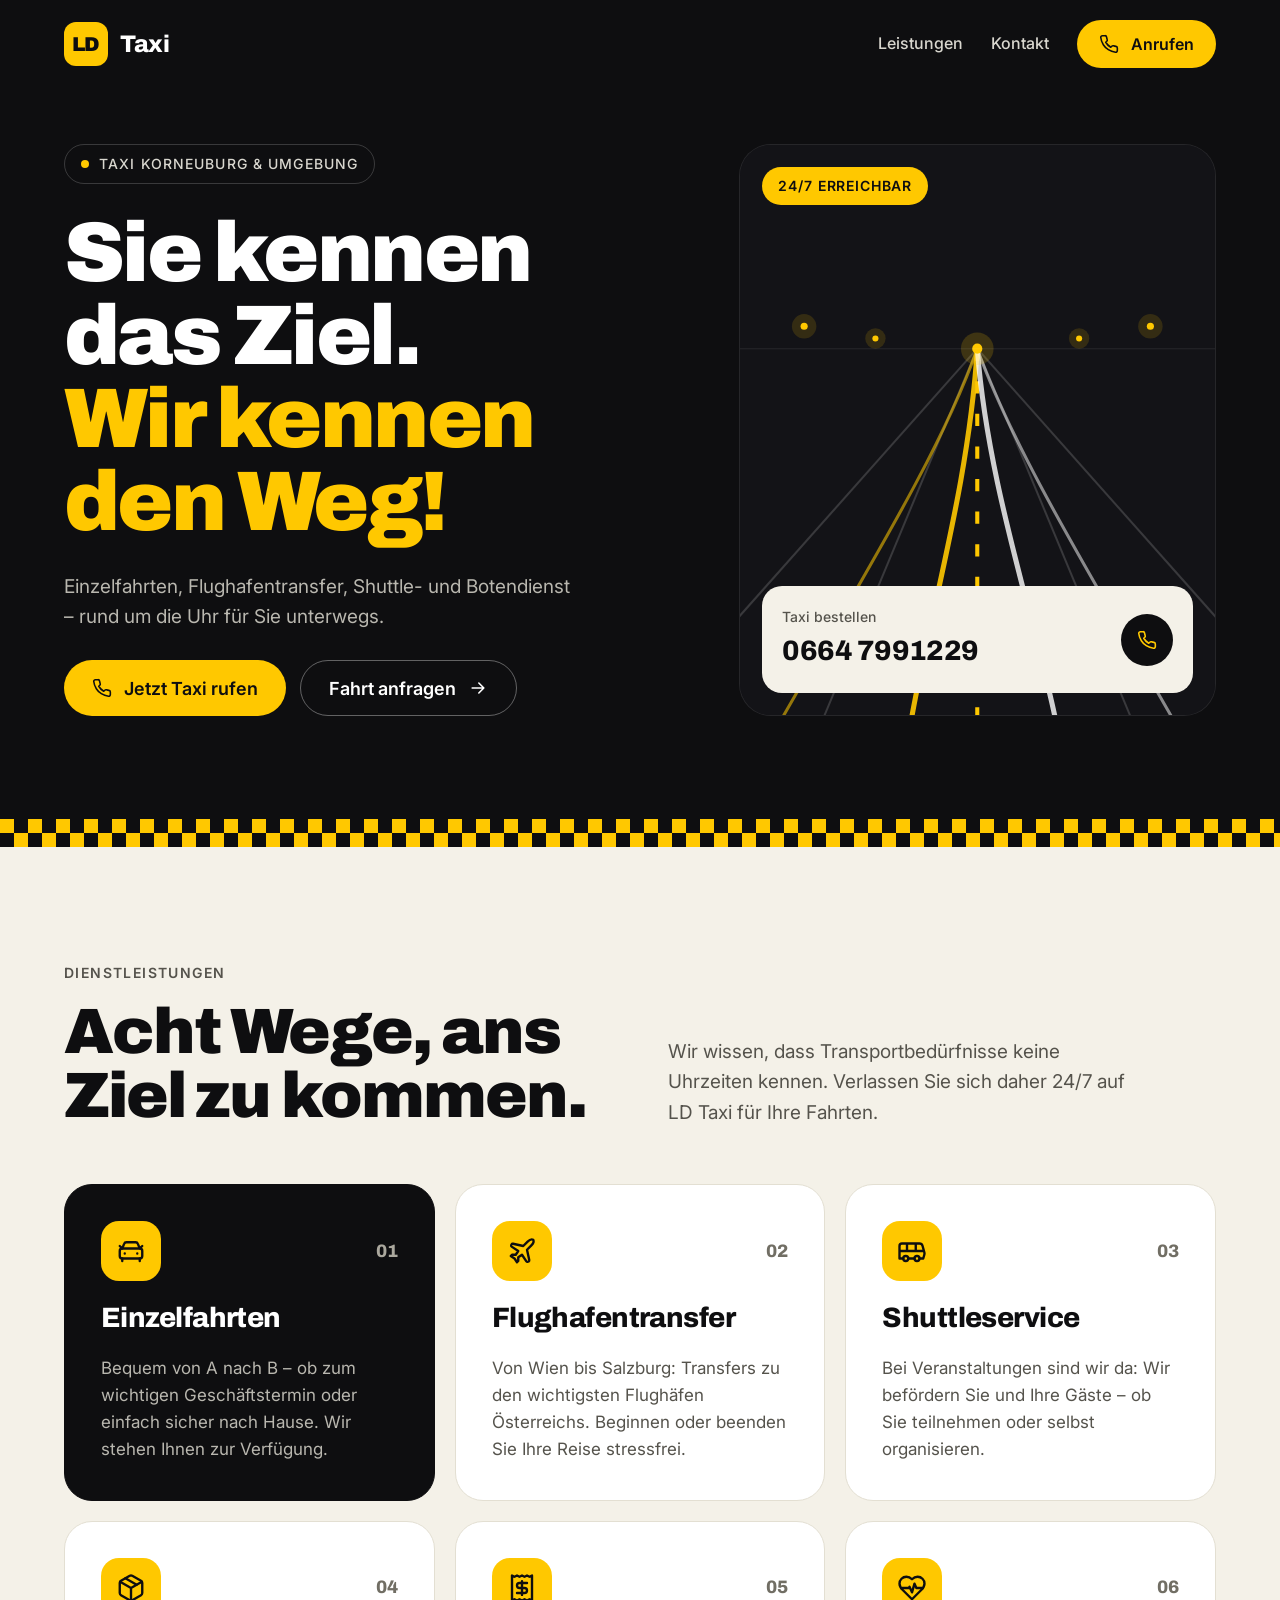
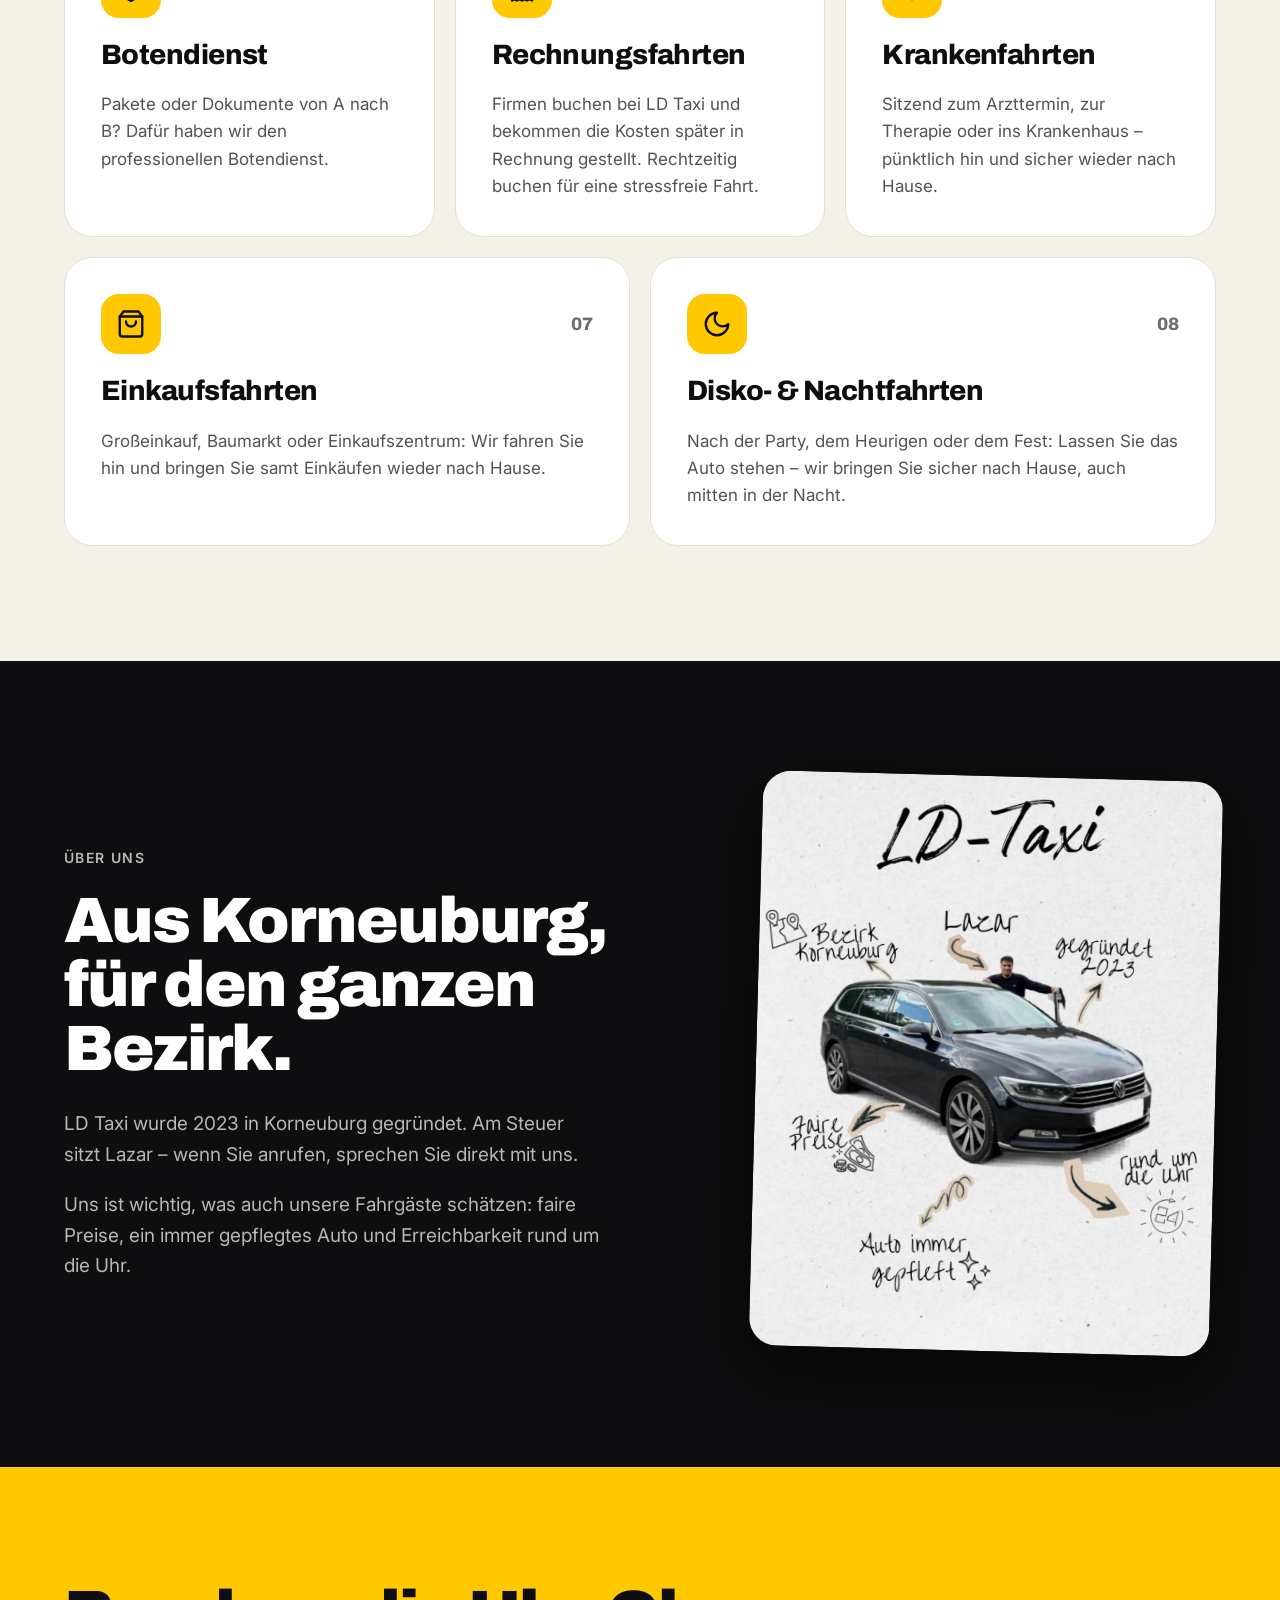
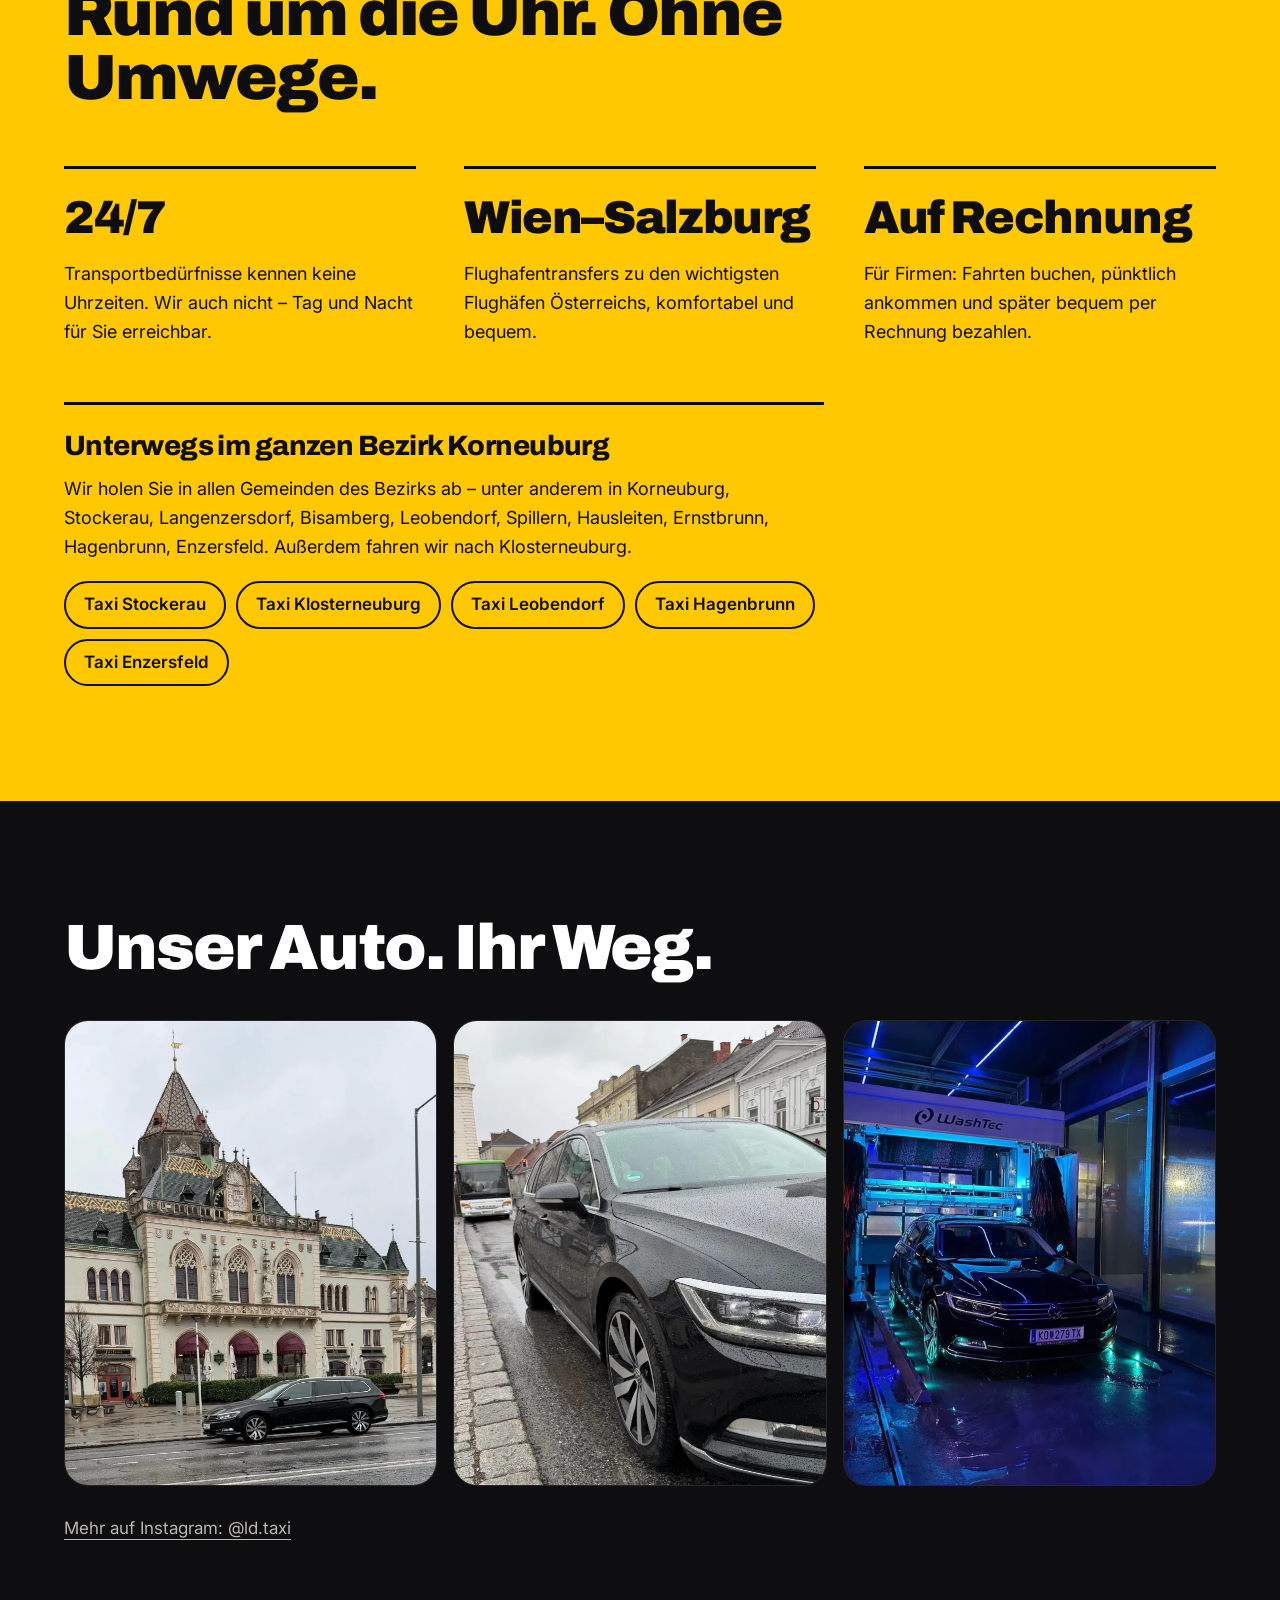
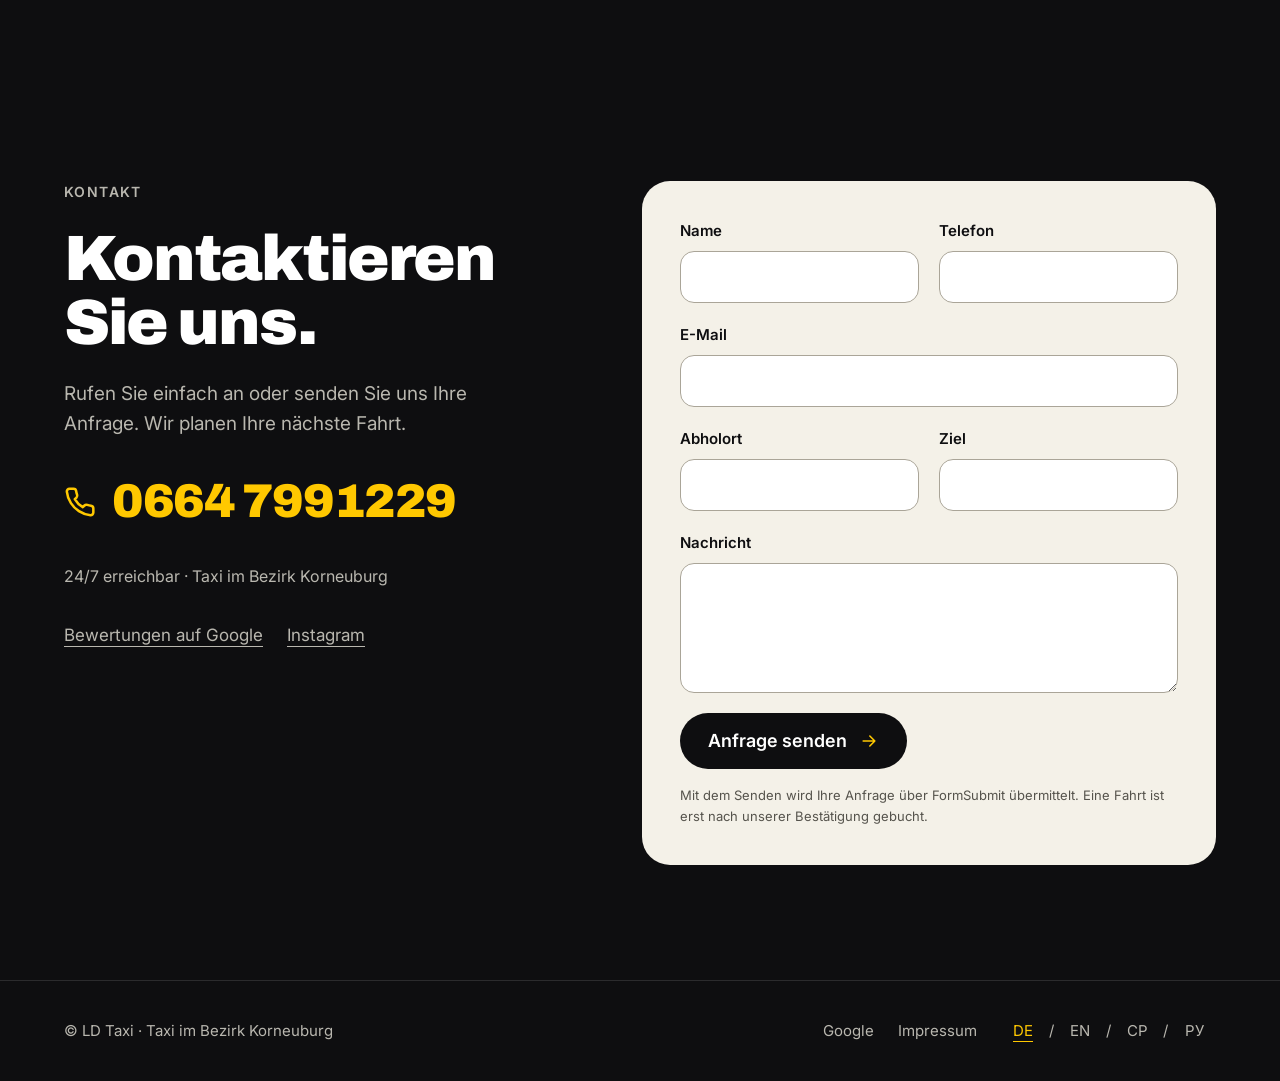
==== commit d001164d: "feat: Klosterneuburg page, Google Business Profile links, translated town pages - /taxi-klosterneubu" ====
--- a/index.html
+++ b/index.html
@@ -34,7 +34,7 @@
   ],
   "telephone": "+43 664 7991229",
   "email": "info@ldtaxi.net",
-  "description": "Taxi im Bezirk Korneuburg: Einzelfahrten, Flughafentransfer, Shuttleservice, Botendienst und Rechnungsfahrten, rund um die Uhr.",
+  "description": "Taxi im Bezirk Korneuburg: Einzelfahrten, Flughafentransfer, Shuttleservice, Botendienst, Rechnungsfahrten, Krankenfahrten, Einkaufs- und Nachtfahrten, rund um die Uhr.",
   "address": {
     "@type": "PostalAddress",
     "streetAddress": "Eisenbahngasse 19/6",
@@ -101,6 +101,10 @@
     {
       "@type": "City",
       "name": "Enzersfeld im Weinviertel"
+    },
+    {
+      "@type": "City",
+      "name": "Klosterneuburg"
     }
   ],
   "knowsLanguage": [
@@ -182,19 +186,63 @@
             "name": "Bezirk Korneuburg"
           }
         }
+      },
+      {
+        "@type": "Offer",
+        "itemOffered": {
+          "@type": "TaxiService",
+          "name": "Krankenfahrten",
+          "provider": {
+            "@id": "https://www.ldtaxi.at/#business"
+          },
+          "areaServed": {
+            "@type": "AdministrativeArea",
+            "name": "Bezirk Korneuburg"
+          }
+        }
+      },
+      {
+        "@type": "Offer",
+        "itemOffered": {
+          "@type": "TaxiService",
+          "name": "Einkaufsfahrten",
+          "provider": {
+            "@id": "https://www.ldtaxi.at/#business"
+          },
+          "areaServed": {
+            "@type": "AdministrativeArea",
+            "name": "Bezirk Korneuburg"
+          }
+        }
+      },
+      {
+        "@type": "Offer",
+        "itemOffered": {
+          "@type": "TaxiService",
+          "name": "Disko- & Nachtfahrten",
+          "provider": {
+            "@id": "https://www.ldtaxi.at/#business"
+          },
+          "areaServed": {
+            "@type": "AdministrativeArea",
+            "name": "Bezirk Korneuburg"
+          }
+        }
       }
     ]
   },
   "sameAs": [
-    "https://www.instagram.com/ld.taxi/"
-  ]
+    "https://www.instagram.com/ld.taxi/",
+    "https://www.google.com/search?kgmid=/g/11w3j1tlwx&q=LD+Taxi"
+  ],
+  "foundingDate": "2023"
 }
 </script>
 <link rel="preconnect" href="https://fonts.googleapis.com">
 <link rel="preconnect" href="https://fonts.gstatic.com" crossorigin>
 <link href="https://fonts.googleapis.com/css2?family=Archivo:wght@600;800;900&amp;family=Inter:wght@400;500;600&amp;display=swap" rel="stylesheet">
-<link rel="stylesheet" href="css/redesign.css?v=20261112-1">
-<script src="js/translate.js?v=20261112-1" defer></script>
+<link rel="stylesheet" href="css/redesign.css?v=20261112-2">
+<script src="/js/translate.js?v=20261112-2" defer></script>
 </head>
 <body id="top">
 <a data-i18n="skip" class="skip-link" href="#main">Zum Inhalt</a>
@@ -231,18 +279,22 @@
 </svg><p class="availability"><span data-i18n="available" >24/7 erreichbar</span></p><div class="booking-card"><div><span data-i18n="order" class="booking-label">Taxi bestellen</span><a class="booking-number" href="tel:+436647991229">0664 7991229</a></div><a class="round-call" href="tel:+436647991229" aria-label="Anrufen" data-i18n-aria="call"><svg width="20" height="20" viewBox="0 0 24 24" fill="none" stroke="#0E0E10" stroke-width="2.2" stroke-linecap="round" stroke-linejoin="round" aria-hidden="true"><path d="M22 16.92v3a2 2 0 0 1-2.18 2 19.79 19.79 0 0 1-8.63-3.07 19.5 19.5 0 0 1-6-6 19.79 19.79 0 0 1-3.07-8.67A2 2 0 0 1 4.11 2h3a2 2 0 0 1 2 1.72 12.84 12.84 0 0 0 .7 2.81 2 2 0 0 1-.45 2.11L8.09 9.91a16 16 0 0 0 6 6l1.27-1.27a2 2 0 0 1 2.11-.45 12.84 12.84 0 0 0 2.81.7A2 2 0 0 1 22 16.92z"></path></svg></a></div></div>
 </div></section>
 <div class="checker" aria-hidden="true"></div>
-<section class="section services" id="leistungen"><div class="container"><div class="services-intro"><div><p data-i18n="services" class="eyebrow">Dienstleistungen</p><h2 data-i18n="servicesHeading" >Fünf Wege, ans Ziel zu kommen.</h2></div><p data-i18n="servicesIntro" class="intro-copy">Wir wissen, dass Transportbedürfnisse keine Uhrzeiten kennen. Verlassen Sie sich daher 24/7 auf LD Taxi für Ihre Fahrten.</p></div><div class="service-grid"><article class="service-card featured"><div class="card-top"><span class="icon-tile"><svg width="30" height="30" viewBox="0 0 24 24" fill="none" stroke="#0E0E10" stroke-width="1.9" stroke-linecap="round" stroke-linejoin="round" aria-hidden="true"><path d="m21 8-2 2-1.5-3.7A2 2 0 0 0 15.6 5H8.4a2 2 0 0 0-1.9 1.3L5 10 3 8"></path><rect width="18" height="8" x="3" y="10" rx="2"></rect><path d="M7 14h.01M17 14h.01M5 18v2M19 18v2"></path></svg></span><span class="index">01</span></div><h3 data-i18n="service1" >Einzelfahrten</h3><p data-i18n="description1" >Bequem von A nach B – ob zum wichtigen Geschäftstermin oder einfach sicher nach Hause. Wir stehen Ihnen zur Verfügung.</p></article><article class="service-card "><div class="card-top"><span class="icon-tile"><svg width="30" height="30" viewBox="0 0 24 24" fill="none" stroke="#0E0E10" stroke-width="1.9" stroke-linecap="round" stroke-linejoin="round" aria-hidden="true"><path d="M17.8 19.2 16 11l3.5-3.5C21 6 21.5 4 21 3c-1-.5-3 0-4.5 1.5L13 8 4.8 6.2c-.5-.1-.9.1-1.1.5l-.3.5c-.2.5-.1 1 .3 1.3L9 12l-2 3H4l-1 1 3 2 2 3 1-1v-3l3-2 3.5 5.3c.3.4.8.5 1.3.3l.5-.2c.4-.3.6-.7.5-1.2z"></path></svg></span><span class="index">02</span></div><h3 data-i18n="service2" >Flughafentransfer</h3><p data-i18n="description2" >Von Wien bis Salzburg: Transfers zu den wichtigsten Flughäfen Österreichs. Beginnen oder beenden Sie Ihre Reise stressfrei.</p></article><article class="service-card "><div class="card-top"><span class="icon-tile"><svg width="30" height="30" viewBox="0 0 24 24" fill="none" stroke="#0E0E10" stroke-width="1.9" stroke-linecap="round" stroke-linejoin="round" aria-hidden="true"><path d="M8 6v6M15 6v6M2 12h19.6M18 18h3s.5-1.7.8-2.8c.1-.4.2-.8.2-1.2 0-.4-.1-.8-.2-1.2l-1.4-5C20.1 6.8 19.1 6 18 6H4a2 2 0 0 0-2 2v10h3M9 18h5"></path><circle cx="7" cy="18" r="2"></circle><circle cx="16" cy="18" r="2"></circle></svg></span><span class="index">03</span></div><h3 data-i18n="service3" >Shuttleservice</h3><p data-i18n="description3" >Bei Veranstaltungen sind wir da: Wir befördern Sie und Ihre Gäste – ob Sie teilnehmen oder selbst organisieren.</p></article><article class="service-card "><div class="card-top"><span class="icon-tile"><svg width="30" height="30" viewBox="0 0 24 24" fill="none" stroke="#0E0E10" stroke-width="1.9" stroke-linecap="round" stroke-linejoin="round" aria-hidden="true"><path d="m7.5 4.27 9 5.15"></path><path d="M21 8a2 2 0 0 0-1-1.73l-7-4a2 2 0 0 0-2 0l-7 4A2 2 0 0 0 3 8v8a2 2 0 0 0 1 1.73l7 4a2 2 0 0 0 2 0l7-4A2 2 0 0 0 21 16Z"></path><path d="m3.3 7 8.7 5 8.7-5M12 22V12"></path></svg></span><span class="index">04</span></div><h3 data-i18n="service4" >Botendienst</h3><p data-i18n="description4" >Pakete oder Dokumente von A nach B? Dafür haben wir den professionellen Botendienst.</p></article><article class="service-card "><div class="card-top"><span class="icon-tile"><svg width="30" height="30" viewBox="0 0 24 24" fill="none" stroke="#0E0E10" stroke-width="1.9" stroke-linecap="round" stroke-linejoin="round" aria-hidden="true"><path d="M4 2v20l2-1 2 1 2-1 2 1 2-1 2 1 2-1 2 1V2l-2 1-2-1-2 1-2-1-2 1-2-1-2 1Z"></path><path d="M16 8h-6a2 2 0 1 0 0 4h4a2 2 0 1 1 0 4H8M12 17.5v-11"></path></svg></span><span class="index">05</span></div><h3 data-i18n="service5" >Rechnungsfahrten</h3><p data-i18n="description5" >Firmen buchen bei LD Taxi und bekommen die Kosten später in Rechnung gestellt. Rechtzeitig buchen für eine stressfreie Fahrt.</p></article></div></div></section>
-<section class="section benefits"><div class="container"><h2 data-i18n="whyHeading" >Rund um die Uhr. Ohne Umwege.</h2><div class="benefit-grid"><div><p class="stat">24/7</p><p data-i18n="hoursText" >Transportbedürfnisse kennen keine Uhrzeiten. Wir auch nicht – Tag und Nacht für Sie erreichbar.</p></div><div><p data-i18n="airports" class="stat">Wien–Salzburg</p><p data-i18n="airportsText" >Flughafentransfers zu den wichtigsten Flughäfen Österreichs, komfortabel und bequem.</p></div><div><p data-i18n="invoice" class="stat">Auf Rechnung</p><p data-i18n="invoiceText" >Für Firmen: Fahrten buchen, pünktlich ankommen und später bequem per Rechnung bezahlen.</p></div></div><div class="area"><h3 data-i18n="areaHeading" >Unterwegs im ganzen Bezirk Korneuburg</h3><p data-i18n="areaText" >Wir holen Sie in allen Gemeinden des Bezirks ab – unter anderem in Korneuburg, Stockerau, Langenzersdorf, Bisamberg, Leobendorf, Spillern, Hausleiten, Ernstbrunn, Hagenbrunn, Enzersfeld.</p><ul class="town-links"><li><a href="/taxi-stockerau/">Taxi Stockerau</a></li><li><a href="/taxi-leobendorf/">Taxi Leobendorf</a></li><li><a href="/taxi-hagenbrunn/">Taxi Hagenbrunn</a></li><li><a href="/taxi-enzersfeld/">Taxi Enzersfeld</a></li></ul></div></div></section>
+<section class="section services" id="leistungen"><div class="container"><div class="services-intro"><div><p data-i18n="services" class="eyebrow">Dienstleistungen</p><h2 data-i18n="servicesHeading" >Acht Wege, ans Ziel zu kommen.</h2></div><p data-i18n="servicesIntro" class="intro-copy">Wir wissen, dass Transportbedürfnisse keine Uhrzeiten kennen. Verlassen Sie sich daher 24/7 auf LD Taxi für Ihre Fahrten.</p></div><div class="service-grid"><article class="service-card featured"><div class="card-top"><span class="icon-tile"><svg width="30" height="30" viewBox="0 0 24 24" fill="none" stroke="#0E0E10" stroke-width="1.9" stroke-linecap="round" stroke-linejoin="round" aria-hidden="true"><path d="m21 8-2 2-1.5-3.7A2 2 0 0 0 15.6 5H8.4a2 2 0 0 0-1.9 1.3L5 10 3 8"></path><rect width="18" height="8" x="3" y="10" rx="2"></rect><path d="M7 14h.01M17 14h.01M5 18v2M19 18v2"></path></svg></span><span class="index">01</span></div><h3 data-i18n="service1" >Einzelfahrten</h3><p data-i18n="description1" >Bequem von A nach B – ob zum wichtigen Geschäftstermin oder einfach sicher nach Hause. Wir stehen Ihnen zur Verfügung.</p></article><article class="service-card "><div class="card-top"><span class="icon-tile"><svg width="30" height="30" viewBox="0 0 24 24" fill="none" stroke="#0E0E10" stroke-width="1.9" stroke-linecap="round" stroke-linejoin="round" aria-hidden="true"><path d="M17.8 19.2 16 11l3.5-3.5C21 6 21.5 4 21 3c-1-.5-3 0-4.5 1.5L13 8 4.8 6.2c-.5-.1-.9.1-1.1.5l-.3.5c-.2.5-.1 1 .3 1.3L9 12l-2 3H4l-1 1 3 2 2 3 1-1v-3l3-2 3.5 5.3c.3.4.8.5 1.3.3l.5-.2c.4-.3.6-.7.5-1.2z"></path></svg></span><span class="index">02</span></div><h3 data-i18n="service2" >Flughafentransfer</h3><p data-i18n="description2" >Von Wien bis Salzburg: Transfers zu den wichtigsten Flughäfen Österreichs. Beginnen oder beenden Sie Ihre Reise stressfrei.</p></article><article class="service-card "><div class="card-top"><span class="icon-tile"><svg width="30" height="30" viewBox="0 0 24 24" fill="none" stroke="#0E0E10" stroke-width="1.9" stroke-linecap="round" stroke-linejoin="round" aria-hidden="true"><path d="M8 6v6M15 6v6M2 12h19.6M18 18h3s.5-1.7.8-2.8c.1-.4.2-.8.2-1.2 0-.4-.1-.8-.2-1.2l-1.4-5C20.1 6.8 19.1 6 18 6H4a2 2 0 0 0-2 2v10h3M9 18h5"></path><circle cx="7" cy="18" r="2"></circle><circle cx="16" cy="18" r="2"></circle></svg></span><span class="index">03</span></div><h3 data-i18n="service3" >Shuttleservice</h3><p data-i18n="description3" >Bei Veranstaltungen sind wir da: Wir befördern Sie und Ihre Gäste – ob Sie teilnehmen oder selbst organisieren.</p></article><article class="service-card "><div class="card-top"><span class="icon-tile"><svg width="30" height="30" viewBox="0 0 24 24" fill="none" stroke="#0E0E10" stroke-width="1.9" stroke-linecap="round" stroke-linejoin="round" aria-hidden="true"><path d="m7.5 4.27 9 5.15"></path><path d="M21 8a2 2 0 0 0-1-1.73l-7-4a2 2 0 0 0-2 0l-7 4A2 2 0 0 0 3 8v8a2 2 0 0 0 1 1.73l7 4a2 2 0 0 0 2 0l7-4A2 2 0 0 0 21 16Z"></path><path d="m3.3 7 8.7 5 8.7-5M12 22V12"></path></svg></span><span class="index">04</span></div><h3 data-i18n="service4" >Botendienst</h3><p data-i18n="description4" >Pakete oder Dokumente von A nach B? Dafür haben wir den professionellen Botendienst.</p></article><article class="service-card "><div class="card-top"><span class="icon-tile"><svg width="30" height="30" viewBox="0 0 24 24" fill="none" stroke="#0E0E10" stroke-width="1.9" stroke-linecap="round" stroke-linejoin="round" aria-hidden="true"><path d="M4 2v20l2-1 2 1 2-1 2 1 2-1 2 1 2-1 2 1V2l-2 1-2-1-2 1-2-1-2 1-2-1-2 1Z"></path><path d="M16 8h-6a2 2 0 1 0 0 4h4a2 2 0 1 1 0 4H8M12 17.5v-11"></path></svg></span><span class="index">05</span></div><h3 data-i18n="service5" >Rechnungsfahrten</h3><p data-i18n="description5" >Firmen buchen bei LD Taxi und bekommen die Kosten später in Rechnung gestellt. Rechtzeitig buchen für eine stressfreie Fahrt.</p></article><article class="service-card "><div class="card-top"><span class="icon-tile"><svg width="30" height="30" viewBox="0 0 24 24" fill="none" stroke="#0E0E10" stroke-width="1.9" stroke-linecap="round" stroke-linejoin="round" aria-hidden="true"><path d="M19 14c1.49-1.46 3-3.21 3-5.5A5.5 5.5 0 0 0 16.5 3c-1.76 0-3 .5-4.5 2-1.5-1.5-2.74-2-4.5-2A5.5 5.5 0 0 0 2 8.5c0 2.3 1.5 4.05 3 5.5l7 7Z"></path><path d="M3.22 12H9.5l.5-1 2 4.5 2-7 1.5 3.5h5.27"></path></svg></span><span class="index">06</span></div><h3 data-i18n="service6" >Krankenfahrten</h3><p data-i18n="description6" >Sitzend zum Arzttermin, zur Therapie oder ins Krankenhaus – pünktlich hin und sicher wieder nach Hause.</p></article><article class="service-card "><div class="card-top"><span class="icon-tile"><svg width="30" height="30" viewBox="0 0 24 24" fill="none" stroke="#0E0E10" stroke-width="1.9" stroke-linecap="round" stroke-linejoin="round" aria-hidden="true"><path d="M6 2 3 6v14a2 2 0 0 0 2 2h14a2 2 0 0 0 2-2V6l-3-4Z"></path><path d="M3 6h18M16 10a4 4 0 0 1-8 0"></path></svg></span><span class="index">07</span></div><h3 data-i18n="service7" >Einkaufsfahrten</h3><p data-i18n="description7" >Großeinkauf, Baumarkt oder Einkaufszentrum: Wir fahren Sie hin und bringen Sie samt Einkäufen wieder nach Hause.</p></article><article class="service-card "><div class="card-top"><span class="icon-tile"><svg width="30" height="30" viewBox="0 0 24 24" fill="none" stroke="#0E0E10" stroke-width="1.9" stroke-linecap="round" stroke-linejoin="round" aria-hidden="true"><path d="M12 3a6 6 0 0 0 9 9 9 9 0 1 1-9-9Z"></path></svg></span><span class="index">08</span></div><h3 data-i18n="service8" >Disko- & Nachtfahrten</h3><p data-i18n="description8" >Nach der Party, dem Heurigen oder dem Fest: Lassen Sie das Auto stehen – wir bringen Sie sicher nach Hause, auch mitten in der Nacht.</p></article></div></div></section>
+<section class="section about" id="ueber-uns" aria-labelledby="about-heading"><div class="container about-grid">
+<div class="about-copy"><p class="eyebrow" data-i18n="aboutEyebrow">Über uns</p><h2 id="about-heading" data-i18n="aboutHeading">Aus Korneuburg, für den ganzen Bezirk.</h2><p data-i18n="aboutText1">LD Taxi wurde 2023 in Korneuburg gegründet. Am Steuer sitzt Lazar – wenn Sie anrufen, sprechen Sie direkt mit uns.</p><p data-i18n="aboutText2">Uns ist wichtig, was auch unsere Fahrgäste schätzen: faire Preise, ein immer gepflegtes Auto und Erreichbarkeit rund um die Uhr.</p></div>
+<figure class="about-photo"><img src="/assets/img/photos/ld-taxi-lazar-passat.webp" width="980" height="1226" alt="LD Taxi: Fahrer Lazar mit dem schwarzen VW Passat – Bezirk Korneuburg, gegründet 2023, faire Preise, rund um die Uhr" loading="lazy" decoding="async"></figure>
+</div></section>
+<section class="section benefits"><div class="container"><h2 data-i18n="whyHeading" >Rund um die Uhr. Ohne Umwege.</h2><div class="benefit-grid"><div><p class="stat">24/7</p><p data-i18n="hoursText" >Transportbedürfnisse kennen keine Uhrzeiten. Wir auch nicht – Tag und Nacht für Sie erreichbar.</p></div><div><p data-i18n="airports" class="stat">Wien–Salzburg</p><p data-i18n="airportsText" >Flughafentransfers zu den wichtigsten Flughäfen Österreichs, komfortabel und bequem.</p></div><div><p data-i18n="invoice" class="stat">Auf Rechnung</p><p data-i18n="invoiceText" >Für Firmen: Fahrten buchen, pünktlich ankommen und später bequem per Rechnung bezahlen.</p></div></div><div class="area"><h3 data-i18n="areaHeading" >Unterwegs im ganzen Bezirk Korneuburg</h3><p data-i18n="areaText" >Wir holen Sie in allen Gemeinden des Bezirks ab – unter anderem in Korneuburg, Stockerau, Langenzersdorf, Bisamberg, Leobendorf, Spillern, Hausleiten, Ernstbrunn, Hagenbrunn, Enzersfeld. Außerdem fahren wir nach Klosterneuburg.</p><ul class="town-links"><li><a href="/taxi-stockerau/" data-i18n="town_taxi-stockerau">Taxi Stockerau</a></li><li><a href="/taxi-klosterneuburg/" data-i18n="town_taxi-klosterneuburg">Taxi Klosterneuburg</a></li><li><a href="/taxi-leobendorf/" data-i18n="town_taxi-leobendorf">Taxi Leobendorf</a></li><li><a href="/taxi-hagenbrunn/" data-i18n="town_taxi-hagenbrunn">Taxi Hagenbrunn</a></li><li><a href="/taxi-enzersfeld/" data-i18n="town_taxi-enzersfeld">Taxi Enzersfeld</a></li></ul></div></div></section>
 <section class="section gallery" aria-labelledby="gallery-heading"><div class="container"><h2 id="gallery-heading" data-i18n="galleryHeading">Unser Auto. Ihr Weg.</h2><div class="gallery-grid">
 <figure><img src="/assets/img/photos/ld-taxi-rathaus-korneuburg.webp" width="930" height="876" alt="LD Taxi VW Passat vor dem Rathaus Korneuburg" loading="lazy" decoding="async"></figure>
 <figure><img src="/assets/img/photos/ld-taxi-passat-regen.webp" width="736" height="980" alt="Der schwarze VW Passat von LD Taxi bei Regen am Straßenrand" loading="lazy" decoding="async"></figure>
 <figure><img src="/assets/img/photos/ld-taxi-passat-waschstrasse.webp" width="928" height="928" alt="LD Taxi in der Waschstraße – das Auto ist immer gepflegt" loading="lazy" decoding="async"></figure>
-</div><p class="gallery-note"><a href="https://www.instagram.com/ld.taxi/" rel="me noopener" target="_blank">Mehr auf Instagram: @ld.taxi</a></p></div></section>
-<section class="section contact" id="kontakt"><div class="container contact-grid"><div class="contact-copy"><p data-i18n="contact" class="eyebrow">Kontakt</p><h2 data-i18n="contactHeading" >Kontaktieren Sie uns.</h2><p data-i18n="contactText" class="intro-copy">Rufen Sie einfach an oder senden Sie uns Ihre Anfrage. Wir planen Ihre nächste Fahrt.</p><a class="contact-number" href="tel:+436647991229"><svg width="20" height="20" viewBox="0 0 24 24" fill="none" stroke="#0E0E10" stroke-width="2.2" stroke-linecap="round" stroke-linejoin="round" aria-hidden="true"><path d="M22 16.92v3a2 2 0 0 1-2.18 2 19.79 19.79 0 0 1-8.63-3.07 19.5 19.5 0 0 1-6-6 19.79 19.79 0 0 1-3.07-8.67A2 2 0 0 1 4.11 2h3a2 2 0 0 1 2 1.72 12.84 12.84 0 0 0 .7 2.81 2 2 0 0 1-.45 2.11L8.09 9.91a16 16 0 0 0 6 6l1.27-1.27a2 2 0 0 1 2.11-.45 12.84 12.84 0 0 0 2.81.7A2 2 0 0 1 22 16.92z"></path></svg><span>0664 7991229</span></a><p data-i18n="contactNote" class="contact-note">24/7 erreichbar · Taxi im Bezirk Korneuburg</p></div>
+</div><p class="gallery-note"><a href="https://www.instagram.com/ld.taxi/" rel="me noopener" target="_blank" data-i18n="instagramMore">Mehr auf Instagram: @ld.taxi</a></p></div></section>
+<section class="section contact" id="kontakt"><div class="container contact-grid"><div class="contact-copy"><p data-i18n="contact" class="eyebrow">Kontakt</p><h2 data-i18n="contactHeading" >Kontaktieren Sie uns.</h2><p data-i18n="contactText" class="intro-copy">Rufen Sie einfach an oder senden Sie uns Ihre Anfrage. Wir planen Ihre nächste Fahrt.</p><a class="contact-number" href="tel:+436647991229"><svg width="20" height="20" viewBox="0 0 24 24" fill="none" stroke="#0E0E10" stroke-width="2.2" stroke-linecap="round" stroke-linejoin="round" aria-hidden="true"><path d="M22 16.92v3a2 2 0 0 1-2.18 2 19.79 19.79 0 0 1-8.63-3.07 19.5 19.5 0 0 1-6-6 19.79 19.79 0 0 1-3.07-8.67A2 2 0 0 1 4.11 2h3a2 2 0 0 1 2 1.72 12.84 12.84 0 0 0 .7 2.81 2 2 0 0 1-.45 2.11L8.09 9.91a16 16 0 0 0 6 6l1.27-1.27a2 2 0 0 1 2.11-.45 12.84 12.84 0 0 0 2.81.7A2 2 0 0 1 22 16.92z"></path></svg><span>0664 7991229</span></a><p data-i18n="contactNote" class="contact-note">24/7 erreichbar · Taxi im Bezirk Korneuburg</p><p class="contact-links"><a href="https://www.google.com/search?kgmid=/g/11w3j1tlwx&q=LD+Taxi" rel="noopener" target="_blank" data-i18n="googleReviews">Bewertungen auf Google</a><a href="https://www.instagram.com/ld.taxi/" rel="me noopener" target="_blank">Instagram</a></p></div>
 <form action="https://formsubmit.co/info@ldtaxi.net" method="POST" aria-label="Fahrt anfragen" data-i18n-aria="formLabel"><input type="hidden" name="_subject" value="LD Taxi – Fahrtanfrage"><div class="form-grid"><div class="field "><label data-i18n="name" for="name">Name</label><input id="name" name="name" type="text" autocomplete="name" required></div><div class="field "><label data-i18n="telephone" for="telephone">Telefon</label><input id="telephone" name="telephone" type="tel" autocomplete="tel" required></div><div class="field wide"><label data-i18n="email" for="email">E-Mail</label><input id="email" name="email" type="email" autocomplete="email" required></div><div class="field "><label data-i18n="pickup" for="pickup">Abholort</label><input id="pickup" name="pickup" type="text" autocomplete="off" ></div><div class="field "><label data-i18n="destination" for="destination">Ziel</label><input id="destination" name="destination" type="text" autocomplete="off" ></div><div class="field wide"><label data-i18n="message" for="message">Nachricht</label><textarea id="message" name="message" rows="4" maxlength="3000"></textarea></div></div><button class="button dark" type="submit"><span data-i18n="send" >Anfrage senden</span><svg viewBox="0 0 24 24" aria-hidden="true"><path d="M5 12h14M13 6l6 6-6 6"/></svg></button><p data-i18n="formNote" class="form-note">Mit dem Senden wird Ihre Anfrage über FormSubmit übermittelt. Eine Fahrt ist erst nach unserer Bestätigung gebucht.</p></form>
 </div></section>
 </main>
-<footer class="site-footer"><div class="container footer-inner"><p data-i18n="footer" >© LD Taxi · Taxi im Bezirk Korneuburg</p><div class="footer-links"><a data-i18n="legal" href="/impressum.html">Impressum</a><div class="language-switch" role="group" aria-label="Sprache wählen" data-i18n-aria="languageLabel"><button type="button" data-language="de" lang="de" aria-label="Deutsch" aria-pressed="true">DE</button><span aria-hidden="true">/</span><button type="button" data-language="en" lang="en" aria-label="English" aria-pressed="false">EN</button><span aria-hidden="true">/</span><button type="button" data-language="sr" lang="sr-Cyrl" aria-label="Српски (ћирилица)" aria-pressed="false">СР</button><span aria-hidden="true">/</span><button type="button" data-language="ru" lang="ru" aria-label="Русский" aria-pressed="false">РУ</button></div></div></div></footer>
+<footer class="site-footer"><div class="container footer-inner"><p data-i18n="footer" >© LD Taxi · Taxi im Bezirk Korneuburg</p><div class="footer-links"><a href="https://www.google.com/search?kgmid=/g/11w3j1tlwx&q=LD+Taxi" rel="noopener" target="_blank">Google</a><a data-i18n="legal" href="/impressum.html">Impressum</a><div class="language-switch" role="group" aria-label="Sprache wählen" data-i18n-aria="languageLabel"><button type="button" data-language="de" lang="de" aria-label="Deutsch" aria-pressed="true">DE</button><span aria-hidden="true">/</span><button type="button" data-language="en" lang="en" aria-label="English" aria-pressed="false">EN</button><span aria-hidden="true">/</span><button type="button" data-language="sr" lang="sr-Cyrl" aria-label="Српски (ћирилица)" aria-pressed="false">СР</button><span aria-hidden="true">/</span><button type="button" data-language="ru" lang="ru" aria-label="Русский" aria-pressed="false">РУ</button></div></div></div></footer>
 <div class="mobile-call"><a class="button primary" href="tel:+436647991229"><svg width="20" height="20" viewBox="0 0 24 24" fill="none" stroke="#0E0E10" stroke-width="2.2" stroke-linecap="round" stroke-linejoin="round" aria-hidden="true"><path d="M22 16.92v3a2 2 0 0 1-2.18 2 19.79 19.79 0 0 1-8.63-3.07 19.5 19.5 0 0 1-6-6 19.79 19.79 0 0 1-3.07-8.67A2 2 0 0 1 4.11 2h3a2 2 0 0 1 2 1.72 12.84 12.84 0 0 0 .7 2.81 2 2 0 0 1-.45 2.11L8.09 9.91a16 16 0 0 0 6 6l1.27-1.27a2 2 0 0 1 2.11-.45 12.84 12.84 0 0 0 2.81.7A2 2 0 0 1 22 16.92z"></path></svg><span data-i18n="callNow" >Jetzt Taxi rufen</span></a></div>
 </body>
 </html>
--- a/css/redesign.css
+++ b/css/redesign.css
@@ -91,6 +91,15 @@
 .town-links a { display: inline-flex; align-items: center; min-height: 44px; padding: 8px 18px; border: 2px solid var(--ink); border-radius: 999px; font-weight: 600; }
 .area .town-links { margin-top: 20px; }
 @media (hover: hover) { .town-links a:hover { background: var(--ink); color: var(--accent); } }
+.about-grid { display: grid; grid-template-columns: minmax(0, 1.1fr) minmax(0, 1fr); gap: 56px; align-items: center; }
+.about-copy { display: flex; flex-direction: column; gap: 20px; }
+.about-copy .eyebrow { margin: 0; color: var(--muted-on-dark); }
+.about-copy h2 { margin-bottom: 8px; }
+.about-copy p:not(.eyebrow) { font-size: 19px; color: var(--muted-on-dark); max-width: 540px; }
+.about-photo { margin: 0; justify-self: end; width: min(100%, 460px); border-radius: 28px; overflow: hidden; transform: rotate(1.5deg); box-shadow: 0 24px 60px #0008; }
+.about-photo img { display: block; width: 100%; height: auto; }
+.contact-links { display: flex; flex-wrap: wrap; gap: 8px 24px; }
+.contact-links a { display: inline-flex; align-items: center; min-height: 44px; color: var(--muted-on-dark); text-decoration: underline; }
 .gallery h2 { margin-bottom: 40px; }
 .gallery-grid { display: grid; grid-template-columns: repeat(3, minmax(0, 1fr)); gap: 16px; }
 .gallery-grid figure { margin: 0; border-radius: 24px; overflow: hidden; background: #131317; border: 1px solid #ffffff14; }
@@ -121,7 +130,7 @@
 .language-switch [aria-pressed="true"] { color: var(--accent); text-decoration: underline; text-underline-offset: 5px; }
 .mobile-call { display: none; }
 @media (hover: hover) { .button:hover, .round-call:hover { opacity: .88; } nav a:hover, .footer-links a:hover { color: var(--accent); } }
-@media (max-width: 1100px) { .hero-grid { gap: 32px; } .service-card { grid-column: span 3; padding: 28px; } .service-card:last-child { grid-column: span 6; } .contact-grid { gap: 32px; } .contact-number { gap: 10px; font-size: 34px; } .benefit-grid { gap: 28px; } }
-@media (max-width: 800px) { .gallery-grid { grid-template-columns: minmax(0, 1fr); } .gallery-grid img { aspect-ratio: 4 / 3; } .hero-grid, .services-intro, .contact-grid { grid-template-columns: minmax(0, 1fr); } .hero-grid { gap: 40px; } .hero h1 { max-width: 650px; font-size: clamp(44px, 9vw, 70px); } .road-panel { min-height: 460px; } .services-intro { gap: 24px; } .benefit-grid { grid-template-columns: minmax(0, 1fr); gap: 32px; } .stat { font-size: 44px; } .contact-number { font-size: clamp(28px, 7vw, 48px); } .contact-grid { gap: 40px; } .booking-number { font-size: 28px; } }
+@media (max-width: 1100px) { .hero-grid { gap: 32px; } .service-card { grid-column: span 3; padding: 28px; } .service-card:last-child { grid-column: span 3; } .contact-grid { gap: 32px; } .contact-number { gap: 10px; font-size: 34px; } .benefit-grid { gap: 28px; } }
+@media (max-width: 800px) { .about-grid { grid-template-columns: minmax(0, 1fr); gap: 40px; } .about-photo { justify-self: center; } .gallery-grid { grid-template-columns: minmax(0, 1fr); } .gallery-grid img { aspect-ratio: 4 / 3; } .hero-grid, .services-intro, .contact-grid { grid-template-columns: minmax(0, 1fr); } .hero-grid { gap: 40px; } .hero h1 { max-width: 650px; font-size: clamp(44px, 9vw, 70px); } .road-panel { min-height: 460px; } .services-intro { gap: 24px; } .benefit-grid { grid-template-columns: minmax(0, 1fr); gap: 32px; } .stat { font-size: 44px; } .contact-number { font-size: clamp(28px, 7vw, 48px); } .contact-grid { gap: 40px; } .booking-number { font-size: 28px; } }
 @media (max-width: 540px) { body { padding-bottom: calc(80px + env(safe-area-inset-bottom, 0px)); } .site-header { gap: 14px; } .header-actions { display: contents; } nav { gap: 20px; } .header-call, .hero-actions .button.primary { display: none; } .hero { padding-top: 20px; } .region { font-size: 11px; letter-spacing: .06em; padding-inline: 12px; } .hero-actions { width: 100%; } .hero-actions .button { width: 100%; } .hero-copy { gap: 24px; } .road-panel { min-height: 420px; } .booking-card { left: 16px; right: 16px; bottom: 16px; padding: 16px; } .booking-number { font-size: clamp(22px, 6.5vw, 28px); } .round-call { width: 48px; height: 48px; } .service-grid { grid-template-columns: minmax(0, 1fr); } .service-card, .service-card:nth-last-child(-n+2), .service-card:last-child { grid-column: auto; } .form-grid { grid-template-columns: minmax(0, 1fr); } .contact-number { gap: 10px; } .contact-number svg { width: 26px; height: 26px; } .mobile-call { position: fixed; bottom: 0; left: 0; right: 0; z-index: 3; display: block; padding: 12px 20px calc(12px + env(safe-area-inset-bottom, 0px)); background: var(--ink); border-top: 1px solid #ffffff29; } .mobile-call .button { display: flex; width: 100%; } .footer-inner { align-items: flex-start; flex-direction: column; } }
 @media (prefers-reduced-motion: reduce) { :root { scroll-behavior: auto; } *, *::before, *::after { transition: none !important; } }
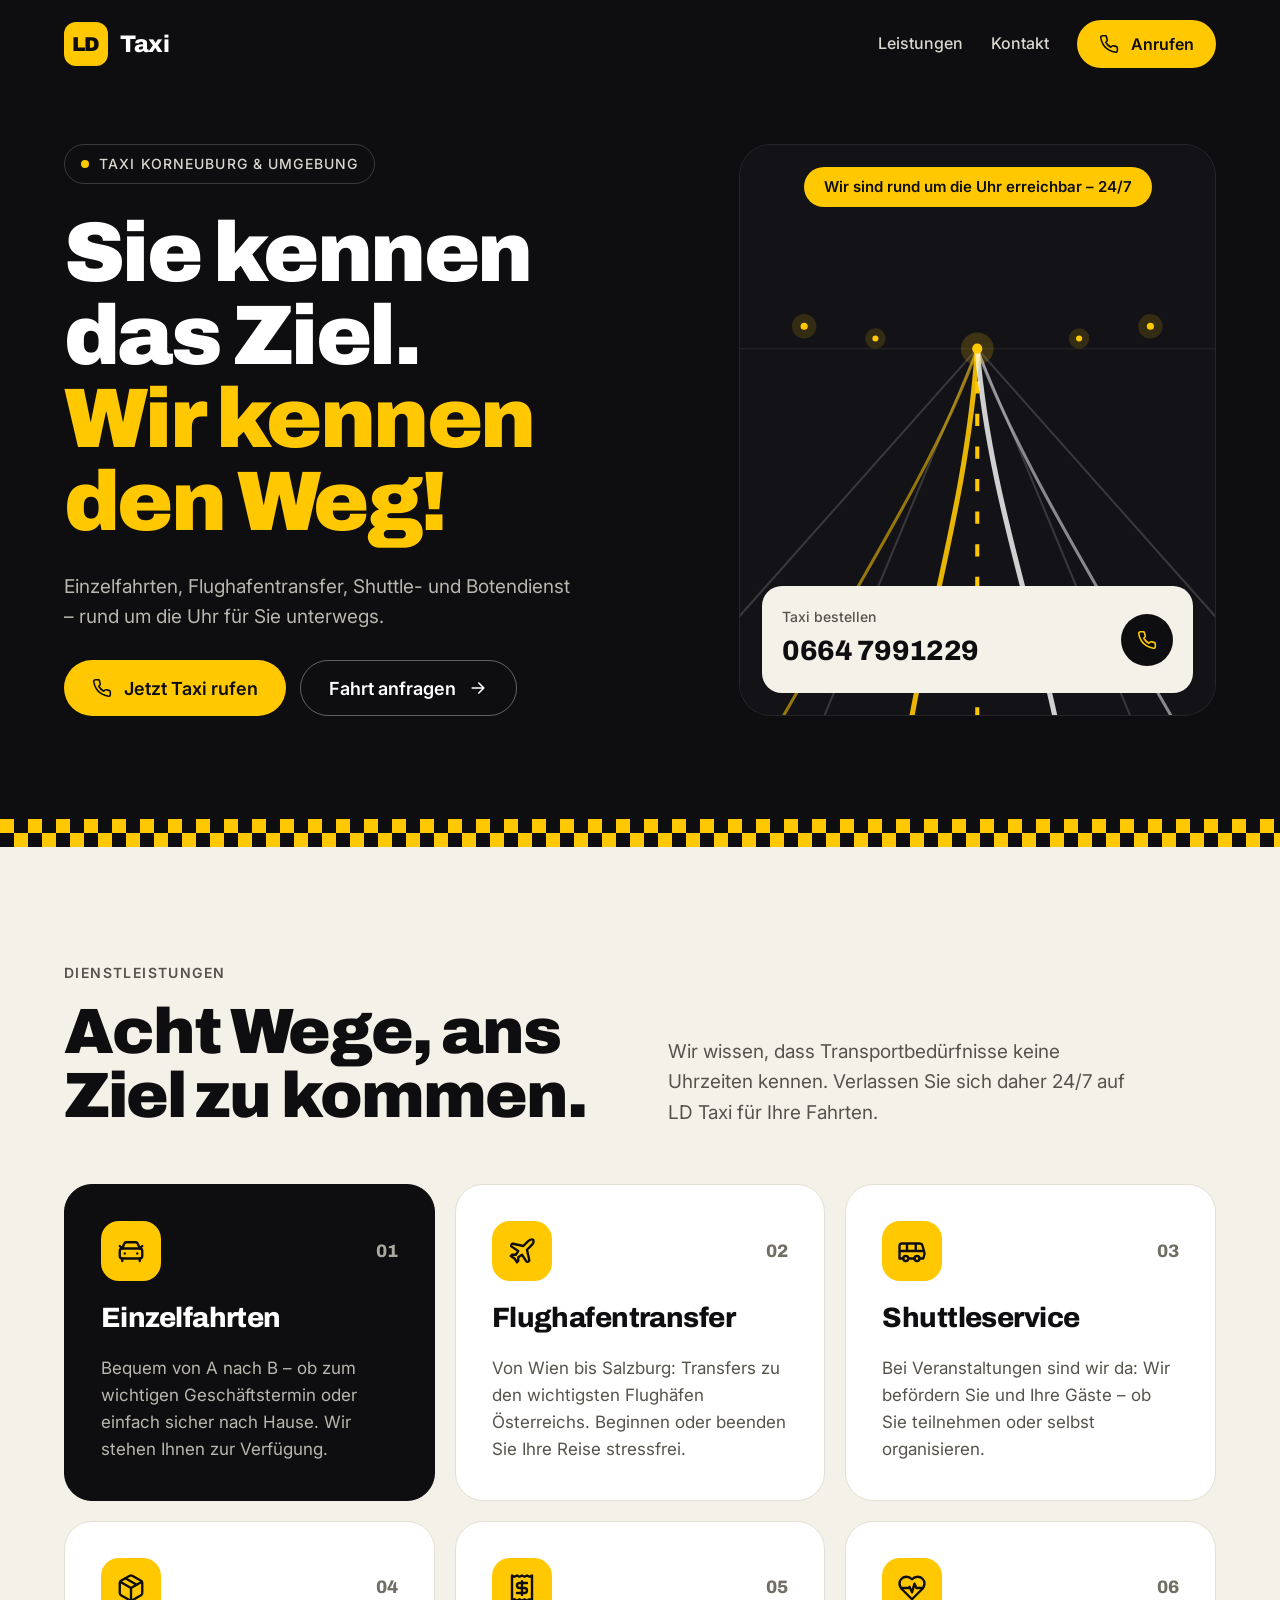
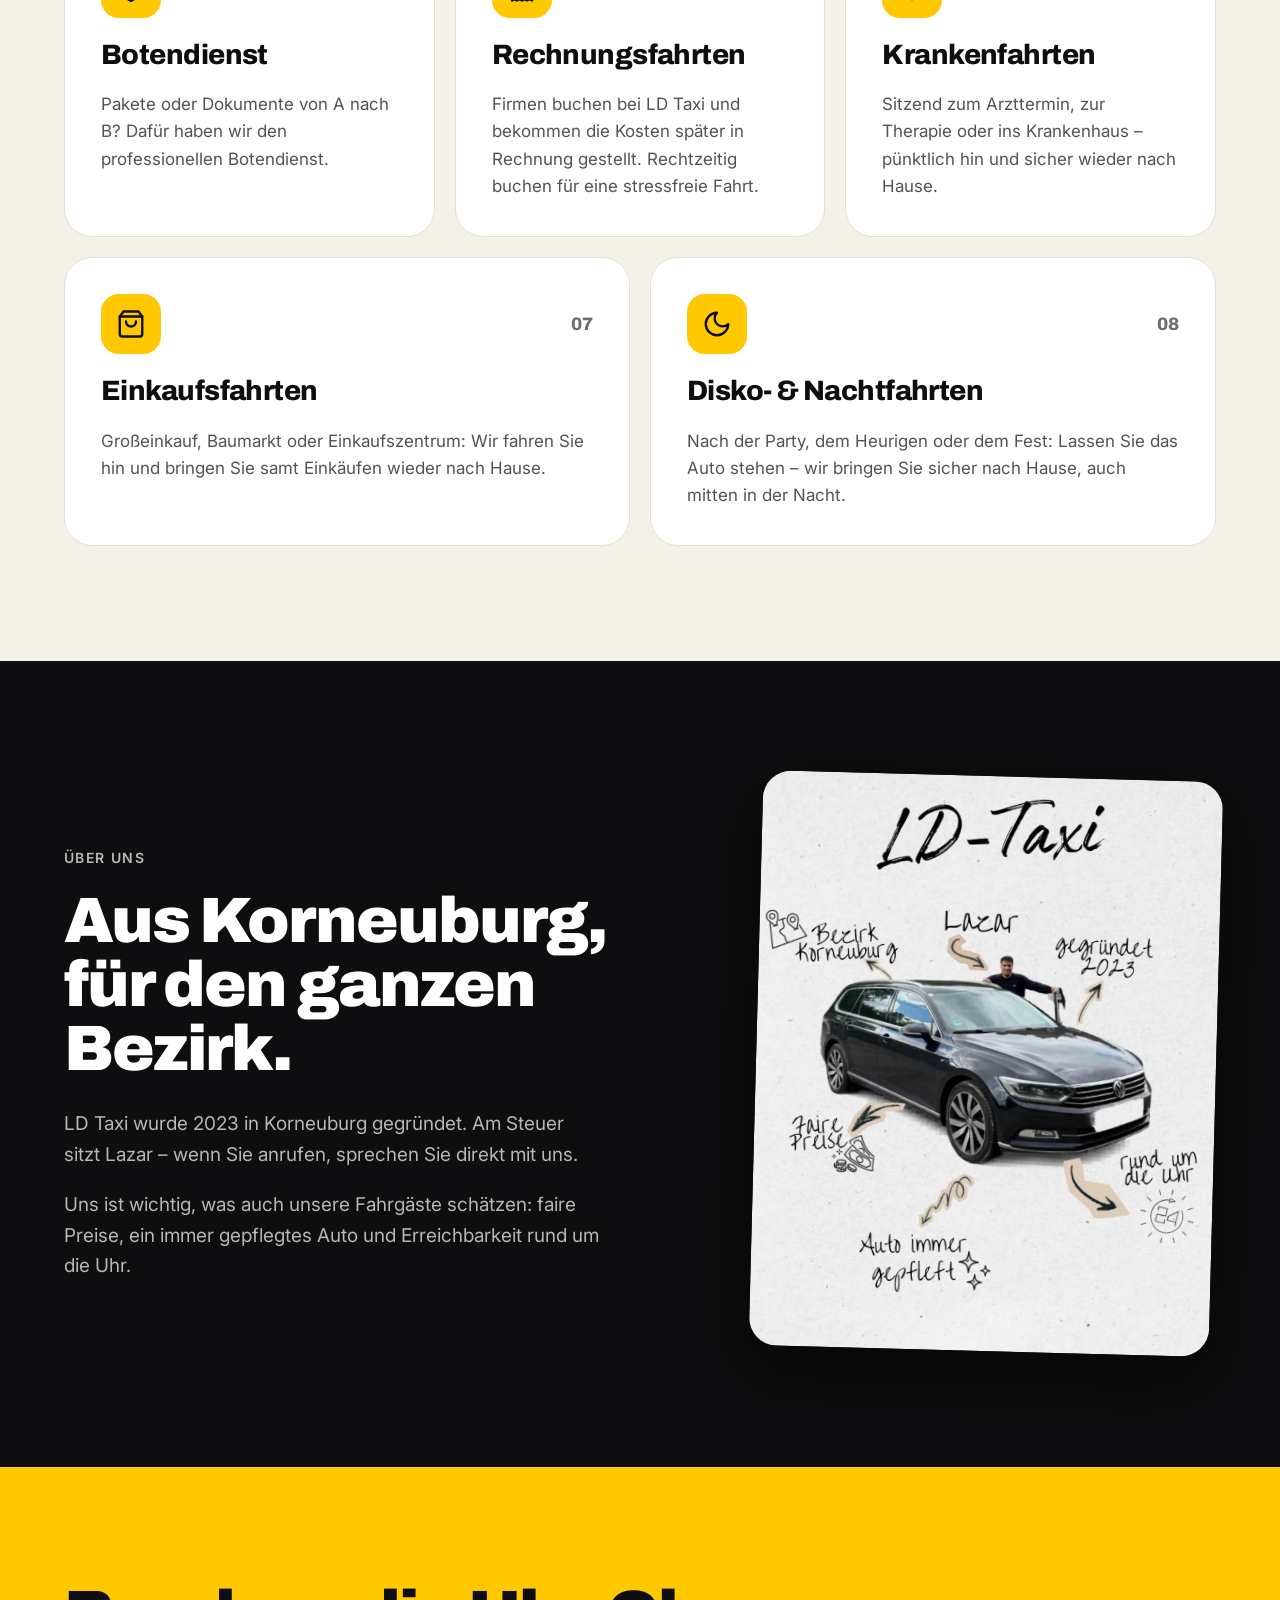
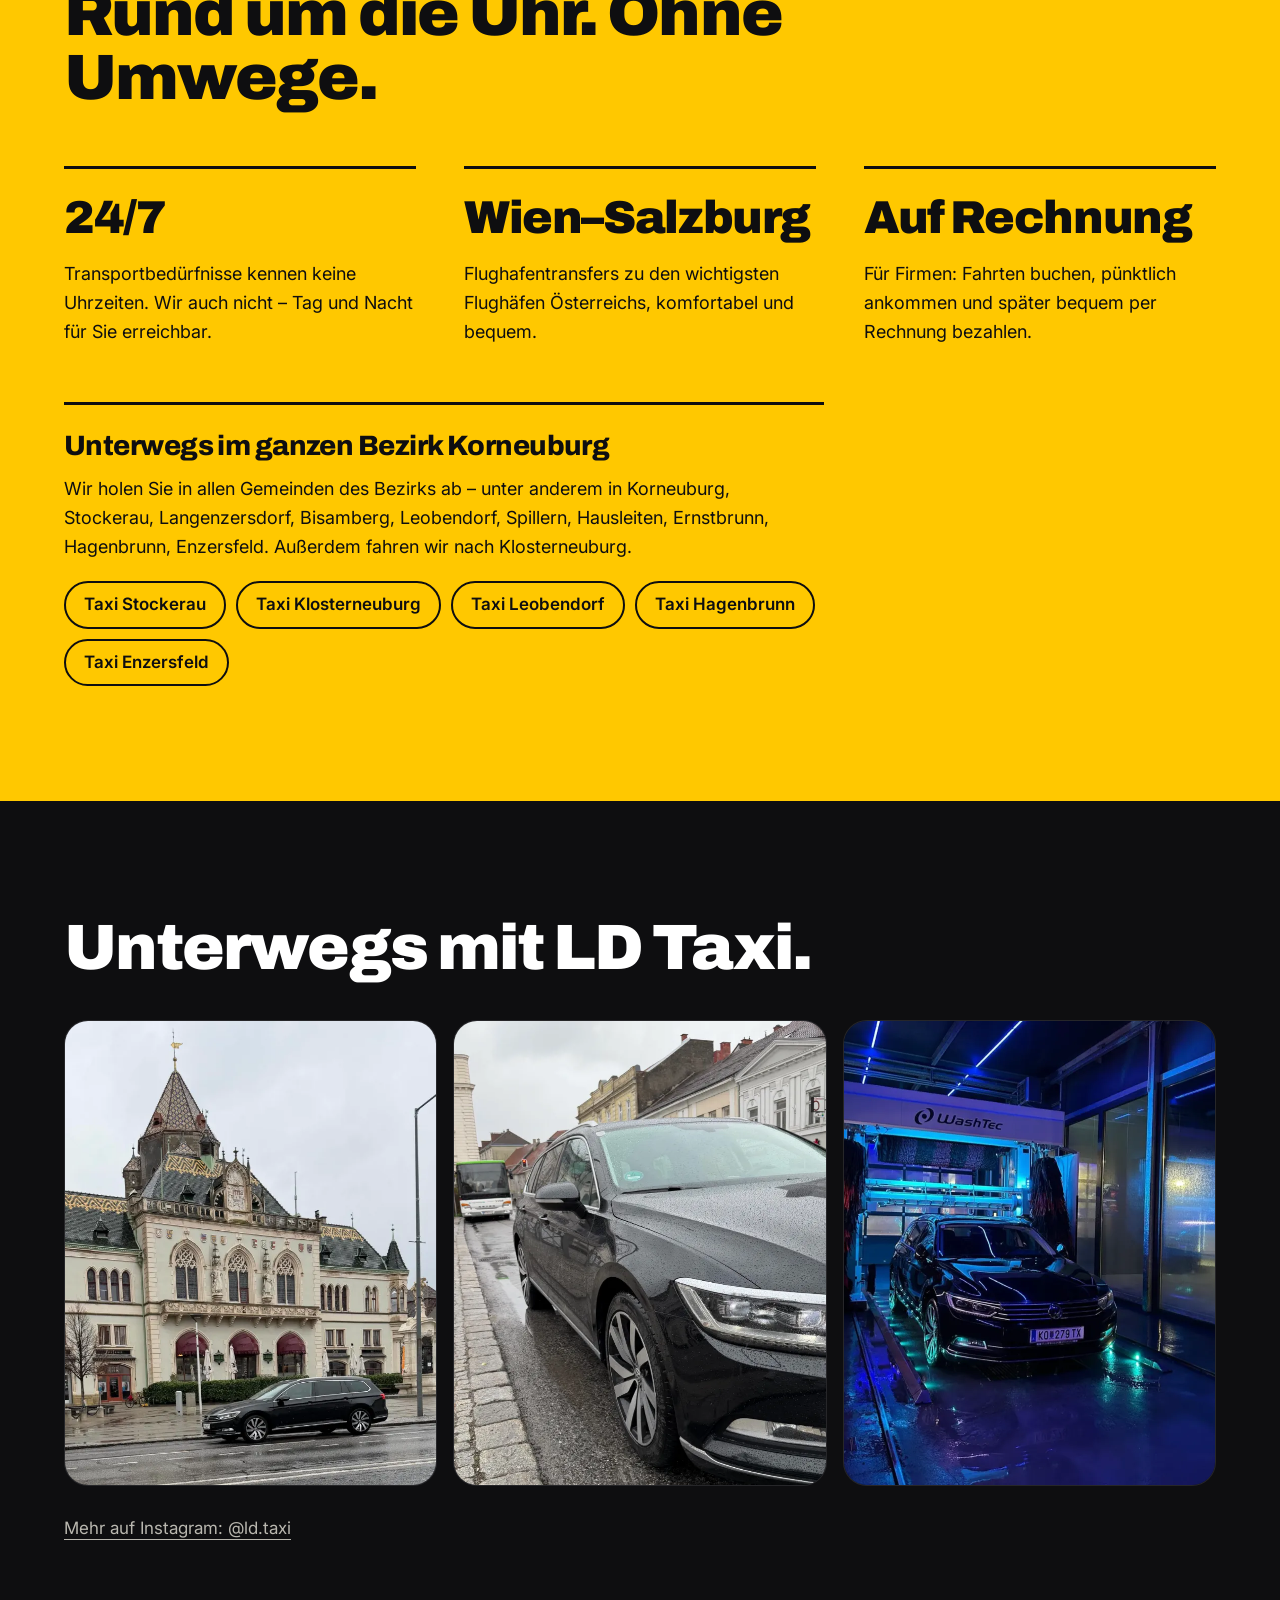
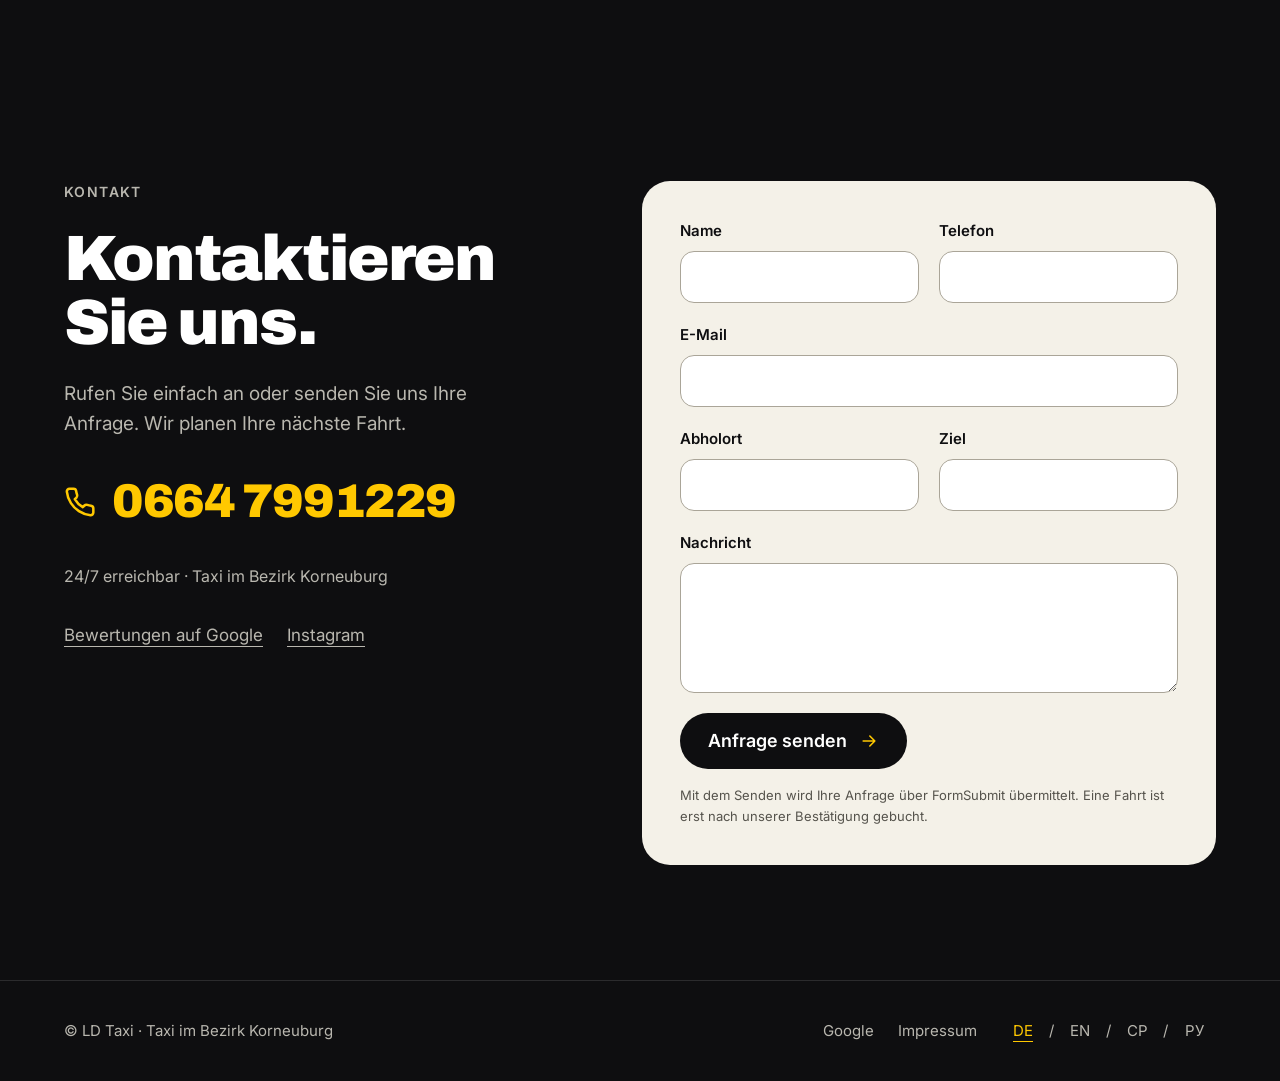
==== commit a9fb18d1: "fix: centered 24/7 badge with clearer copy, rephrase gallery heading 'Unser Auto. Ihr Weg.' machine-" ====
--- a/index.html
+++ b/index.html
@@ -241,8 +241,8 @@
 <link rel="preconnect" href="https://fonts.googleapis.com">
 <link rel="preconnect" href="https://fonts.gstatic.com" crossorigin>
 <link href="https://fonts.googleapis.com/css2?family=Archivo:wght@600;800;900&amp;family=Inter:wght@400;500;600&amp;display=swap" rel="stylesheet">
-<link rel="stylesheet" href="css/redesign.css?v=20261112-2">
-<script src="/js/translate.js?v=20261112-2" defer></script>
+<link rel="stylesheet" href="css/redesign.css?v=20261112-3">
+<script src="/js/translate.js?v=20261112-3" defer></script>
 </head>
 <body id="top">
 <a data-i18n="skip" class="skip-link" href="#main">Zum Inhalt</a>
@@ -276,7 +276,7 @@
 <circle cx="240" cy="200" r="16" fill-opacity="0.18"></circle><circle cx="240" cy="200" r="5"></circle>
 </g>
 <path d="M0 200 L480 200" stroke="#FFFFFF" stroke-opacity="0.08" stroke-width="1"></path>
-</svg><p class="availability"><span data-i18n="available" >24/7 erreichbar</span></p><div class="booking-card"><div><span data-i18n="order" class="booking-label">Taxi bestellen</span><a class="booking-number" href="tel:+436647991229">0664 7991229</a></div><a class="round-call" href="tel:+436647991229" aria-label="Anrufen" data-i18n-aria="call"><svg width="20" height="20" viewBox="0 0 24 24" fill="none" stroke="#0E0E10" stroke-width="2.2" stroke-linecap="round" stroke-linejoin="round" aria-hidden="true"><path d="M22 16.92v3a2 2 0 0 1-2.18 2 19.79 19.79 0 0 1-8.63-3.07 19.5 19.5 0 0 1-6-6 19.79 19.79 0 0 1-3.07-8.67A2 2 0 0 1 4.11 2h3a2 2 0 0 1 2 1.72 12.84 12.84 0 0 0 .7 2.81 2 2 0 0 1-.45 2.11L8.09 9.91a16 16 0 0 0 6 6l1.27-1.27a2 2 0 0 1 2.11-.45 12.84 12.84 0 0 0 2.81.7A2 2 0 0 1 22 16.92z"></path></svg></a></div></div>
+</svg><p class="availability"><span data-i18n="available" >Wir sind rund um die Uhr erreichbar – 24/7</span></p><div class="booking-card"><div><span data-i18n="order" class="booking-label">Taxi bestellen</span><a class="booking-number" href="tel:+436647991229">0664 7991229</a></div><a class="round-call" href="tel:+436647991229" aria-label="Anrufen" data-i18n-aria="call"><svg width="20" height="20" viewBox="0 0 24 24" fill="none" stroke="#0E0E10" stroke-width="2.2" stroke-linecap="round" stroke-linejoin="round" aria-hidden="true"><path d="M22 16.92v3a2 2 0 0 1-2.18 2 19.79 19.79 0 0 1-8.63-3.07 19.5 19.5 0 0 1-6-6 19.79 19.79 0 0 1-3.07-8.67A2 2 0 0 1 4.11 2h3a2 2 0 0 1 2 1.72 12.84 12.84 0 0 0 .7 2.81 2 2 0 0 1-.45 2.11L8.09 9.91a16 16 0 0 0 6 6l1.27-1.27a2 2 0 0 1 2.11-.45 12.84 12.84 0 0 0 2.81.7A2 2 0 0 1 22 16.92z"></path></svg></a></div></div>
 </div></section>
 <div class="checker" aria-hidden="true"></div>
 <section class="section services" id="leistungen"><div class="container"><div class="services-intro"><div><p data-i18n="services" class="eyebrow">Dienstleistungen</p><h2 data-i18n="servicesHeading" >Acht Wege, ans Ziel zu kommen.</h2></div><p data-i18n="servicesIntro" class="intro-copy">Wir wissen, dass Transportbedürfnisse keine Uhrzeiten kennen. Verlassen Sie sich daher 24/7 auf LD Taxi für Ihre Fahrten.</p></div><div class="service-grid"><article class="service-card featured"><div class="card-top"><span class="icon-tile"><svg width="30" height="30" viewBox="0 0 24 24" fill="none" stroke="#0E0E10" stroke-width="1.9" stroke-linecap="round" stroke-linejoin="round" aria-hidden="true"><path d="m21 8-2 2-1.5-3.7A2 2 0 0 0 15.6 5H8.4a2 2 0 0 0-1.9 1.3L5 10 3 8"></path><rect width="18" height="8" x="3" y="10" rx="2"></rect><path d="M7 14h.01M17 14h.01M5 18v2M19 18v2"></path></svg></span><span class="index">01</span></div><h3 data-i18n="service1" >Einzelfahrten</h3><p data-i18n="description1" >Bequem von A nach B – ob zum wichtigen Geschäftstermin oder einfach sicher nach Hause. Wir stehen Ihnen zur Verfügung.</p></article><article class="service-card "><div class="card-top"><span class="icon-tile"><svg width="30" height="30" viewBox="0 0 24 24" fill="none" stroke="#0E0E10" stroke-width="1.9" stroke-linecap="round" stroke-linejoin="round" aria-hidden="true"><path d="M17.8 19.2 16 11l3.5-3.5C21 6 21.5 4 21 3c-1-.5-3 0-4.5 1.5L13 8 4.8 6.2c-.5-.1-.9.1-1.1.5l-.3.5c-.2.5-.1 1 .3 1.3L9 12l-2 3H4l-1 1 3 2 2 3 1-1v-3l3-2 3.5 5.3c.3.4.8.5 1.3.3l.5-.2c.4-.3.6-.7.5-1.2z"></path></svg></span><span class="index">02</span></div><h3 data-i18n="service2" >Flughafentransfer</h3><p data-i18n="description2" >Von Wien bis Salzburg: Transfers zu den wichtigsten Flughäfen Österreichs. Beginnen oder beenden Sie Ihre Reise stressfrei.</p></article><article class="service-card "><div class="card-top"><span class="icon-tile"><svg width="30" height="30" viewBox="0 0 24 24" fill="none" stroke="#0E0E10" stroke-width="1.9" stroke-linecap="round" stroke-linejoin="round" aria-hidden="true"><path d="M8 6v6M15 6v6M2 12h19.6M18 18h3s.5-1.7.8-2.8c.1-.4.2-.8.2-1.2 0-.4-.1-.8-.2-1.2l-1.4-5C20.1 6.8 19.1 6 18 6H4a2 2 0 0 0-2 2v10h3M9 18h5"></path><circle cx="7" cy="18" r="2"></circle><circle cx="16" cy="18" r="2"></circle></svg></span><span class="index">03</span></div><h3 data-i18n="service3" >Shuttleservice</h3><p data-i18n="description3" >Bei Veranstaltungen sind wir da: Wir befördern Sie und Ihre Gäste – ob Sie teilnehmen oder selbst organisieren.</p></article><article class="service-card "><div class="card-top"><span class="icon-tile"><svg width="30" height="30" viewBox="0 0 24 24" fill="none" stroke="#0E0E10" stroke-width="1.9" stroke-linecap="round" stroke-linejoin="round" aria-hidden="true"><path d="m7.5 4.27 9 5.15"></path><path d="M21 8a2 2 0 0 0-1-1.73l-7-4a2 2 0 0 0-2 0l-7 4A2 2 0 0 0 3 8v8a2 2 0 0 0 1 1.73l7 4a2 2 0 0 0 2 0l7-4A2 2 0 0 0 21 16Z"></path><path d="m3.3 7 8.7 5 8.7-5M12 22V12"></path></svg></span><span class="index">04</span></div><h3 data-i18n="service4" >Botendienst</h3><p data-i18n="description4" >Pakete oder Dokumente von A nach B? Dafür haben wir den professionellen Botendienst.</p></article><article class="service-card "><div class="card-top"><span class="icon-tile"><svg width="30" height="30" viewBox="0 0 24 24" fill="none" stroke="#0E0E10" stroke-width="1.9" stroke-linecap="round" stroke-linejoin="round" aria-hidden="true"><path d="M4 2v20l2-1 2 1 2-1 2 1 2-1 2 1 2-1 2 1V2l-2 1-2-1-2 1-2-1-2 1-2-1-2 1Z"></path><path d="M16 8h-6a2 2 0 1 0 0 4h4a2 2 0 1 1 0 4H8M12 17.5v-11"></path></svg></span><span class="index">05</span></div><h3 data-i18n="service5" >Rechnungsfahrten</h3><p data-i18n="description5" >Firmen buchen bei LD Taxi und bekommen die Kosten später in Rechnung gestellt. Rechtzeitig buchen für eine stressfreie Fahrt.</p></article><article class="service-card "><div class="card-top"><span class="icon-tile"><svg width="30" height="30" viewBox="0 0 24 24" fill="none" stroke="#0E0E10" stroke-width="1.9" stroke-linecap="round" stroke-linejoin="round" aria-hidden="true"><path d="M19 14c1.49-1.46 3-3.21 3-5.5A5.5 5.5 0 0 0 16.5 3c-1.76 0-3 .5-4.5 2-1.5-1.5-2.74-2-4.5-2A5.5 5.5 0 0 0 2 8.5c0 2.3 1.5 4.05 3 5.5l7 7Z"></path><path d="M3.22 12H9.5l.5-1 2 4.5 2-7 1.5 3.5h5.27"></path></svg></span><span class="index">06</span></div><h3 data-i18n="service6" >Krankenfahrten</h3><p data-i18n="description6" >Sitzend zum Arzttermin, zur Therapie oder ins Krankenhaus – pünktlich hin und sicher wieder nach Hause.</p></article><article class="service-card "><div class="card-top"><span class="icon-tile"><svg width="30" height="30" viewBox="0 0 24 24" fill="none" stroke="#0E0E10" stroke-width="1.9" stroke-linecap="round" stroke-linejoin="round" aria-hidden="true"><path d="M6 2 3 6v14a2 2 0 0 0 2 2h14a2 2 0 0 0 2-2V6l-3-4Z"></path><path d="M3 6h18M16 10a4 4 0 0 1-8 0"></path></svg></span><span class="index">07</span></div><h3 data-i18n="service7" >Einkaufsfahrten</h3><p data-i18n="description7" >Großeinkauf, Baumarkt oder Einkaufszentrum: Wir fahren Sie hin und bringen Sie samt Einkäufen wieder nach Hause.</p></article><article class="service-card "><div class="card-top"><span class="icon-tile"><svg width="30" height="30" viewBox="0 0 24 24" fill="none" stroke="#0E0E10" stroke-width="1.9" stroke-linecap="round" stroke-linejoin="round" aria-hidden="true"><path d="M12 3a6 6 0 0 0 9 9 9 9 0 1 1-9-9Z"></path></svg></span><span class="index">08</span></div><h3 data-i18n="service8" >Disko- & Nachtfahrten</h3><p data-i18n="description8" >Nach der Party, dem Heurigen oder dem Fest: Lassen Sie das Auto stehen – wir bringen Sie sicher nach Hause, auch mitten in der Nacht.</p></article></div></div></section>
@@ -285,7 +285,7 @@
 <figure class="about-photo"><img src="/assets/img/photos/ld-taxi-lazar-passat.webp" width="980" height="1226" alt="LD Taxi: Fahrer Lazar mit dem schwarzen VW Passat – Bezirk Korneuburg, gegründet 2023, faire Preise, rund um die Uhr" loading="lazy" decoding="async"></figure>
 </div></section>
 <section class="section benefits"><div class="container"><h2 data-i18n="whyHeading" >Rund um die Uhr. Ohne Umwege.</h2><div class="benefit-grid"><div><p class="stat">24/7</p><p data-i18n="hoursText" >Transportbedürfnisse kennen keine Uhrzeiten. Wir auch nicht – Tag und Nacht für Sie erreichbar.</p></div><div><p data-i18n="airports" class="stat">Wien–Salzburg</p><p data-i18n="airportsText" >Flughafentransfers zu den wichtigsten Flughäfen Österreichs, komfortabel und bequem.</p></div><div><p data-i18n="invoice" class="stat">Auf Rechnung</p><p data-i18n="invoiceText" >Für Firmen: Fahrten buchen, pünktlich ankommen und später bequem per Rechnung bezahlen.</p></div></div><div class="area"><h3 data-i18n="areaHeading" >Unterwegs im ganzen Bezirk Korneuburg</h3><p data-i18n="areaText" >Wir holen Sie in allen Gemeinden des Bezirks ab – unter anderem in Korneuburg, Stockerau, Langenzersdorf, Bisamberg, Leobendorf, Spillern, Hausleiten, Ernstbrunn, Hagenbrunn, Enzersfeld. Außerdem fahren wir nach Klosterneuburg.</p><ul class="town-links"><li><a href="/taxi-stockerau/" data-i18n="town_taxi-stockerau">Taxi Stockerau</a></li><li><a href="/taxi-klosterneuburg/" data-i18n="town_taxi-klosterneuburg">Taxi Klosterneuburg</a></li><li><a href="/taxi-leobendorf/" data-i18n="town_taxi-leobendorf">Taxi Leobendorf</a></li><li><a href="/taxi-hagenbrunn/" data-i18n="town_taxi-hagenbrunn">Taxi Hagenbrunn</a></li><li><a href="/taxi-enzersfeld/" data-i18n="town_taxi-enzersfeld">Taxi Enzersfeld</a></li></ul></div></div></section>
-<section class="section gallery" aria-labelledby="gallery-heading"><div class="container"><h2 id="gallery-heading" data-i18n="galleryHeading">Unser Auto. Ihr Weg.</h2><div class="gallery-grid">
+<section class="section gallery" aria-labelledby="gallery-heading"><div class="container"><h2 id="gallery-heading" data-i18n="galleryHeading">Unterwegs mit LD Taxi.</h2><div class="gallery-grid">
 <figure><img src="/assets/img/photos/ld-taxi-rathaus-korneuburg.webp" width="930" height="876" alt="LD Taxi VW Passat vor dem Rathaus Korneuburg" loading="lazy" decoding="async"></figure>
 <figure><img src="/assets/img/photos/ld-taxi-passat-regen.webp" width="736" height="980" alt="Der schwarze VW Passat von LD Taxi bei Regen am Straßenrand" loading="lazy" decoding="async"></figure>
 <figure><img src="/assets/img/photos/ld-taxi-passat-waschstrasse.webp" width="928" height="928" alt="LD Taxi in der Waschstraße – das Auto ist immer gepflegt" loading="lazy" decoding="async"></figure>
--- a/css/redesign.css
+++ b/css/redesign.css
@@ -58,7 +58,7 @@
 .hero-actions { display: flex; flex-wrap: wrap; gap: 14px; }
 .road-panel { position: relative; min-height: 500px; border-radius: 32px; overflow: hidden; background: #131317; border: 1px solid #ffffff14; }
 .road-art { position: absolute; inset: 0; width: 100%; height: 100%; }
-.availability { position: absolute; top: 22px; left: 22px; padding: 8px 16px; border-radius: 999px; background: var(--accent); color: var(--ink); font-weight: 600; font-size: 14px; letter-spacing: .06em; text-transform: uppercase; }
+.availability { position: absolute; top: 22px; left: 50%; transform: translateX(-50%); width: max-content; max-width: calc(100% - 44px); padding: 10px 20px; border-radius: 999px; background: var(--accent); color: var(--ink); font-family: Inter, system-ui, sans-serif; font-weight: 600; font-size: 15px; line-height: 1.35; text-align: center; text-wrap: balance; }
 .booking-card { position: absolute; bottom: 22px; left: 22px; right: 22px; display: flex; align-items: center; justify-content: space-between; gap: 12px; padding: 20px; border-radius: 20px; color: var(--ink); background: var(--paper); }
 .booking-label { display: block; font-size: 14px; font-weight: 500; color: var(--muted-on-light); }
 .booking-number { display: block; font-size: clamp(22px, 2.2vw, 28px); font-weight: 800; letter-spacing: -.02em; white-space: nowrap; }
